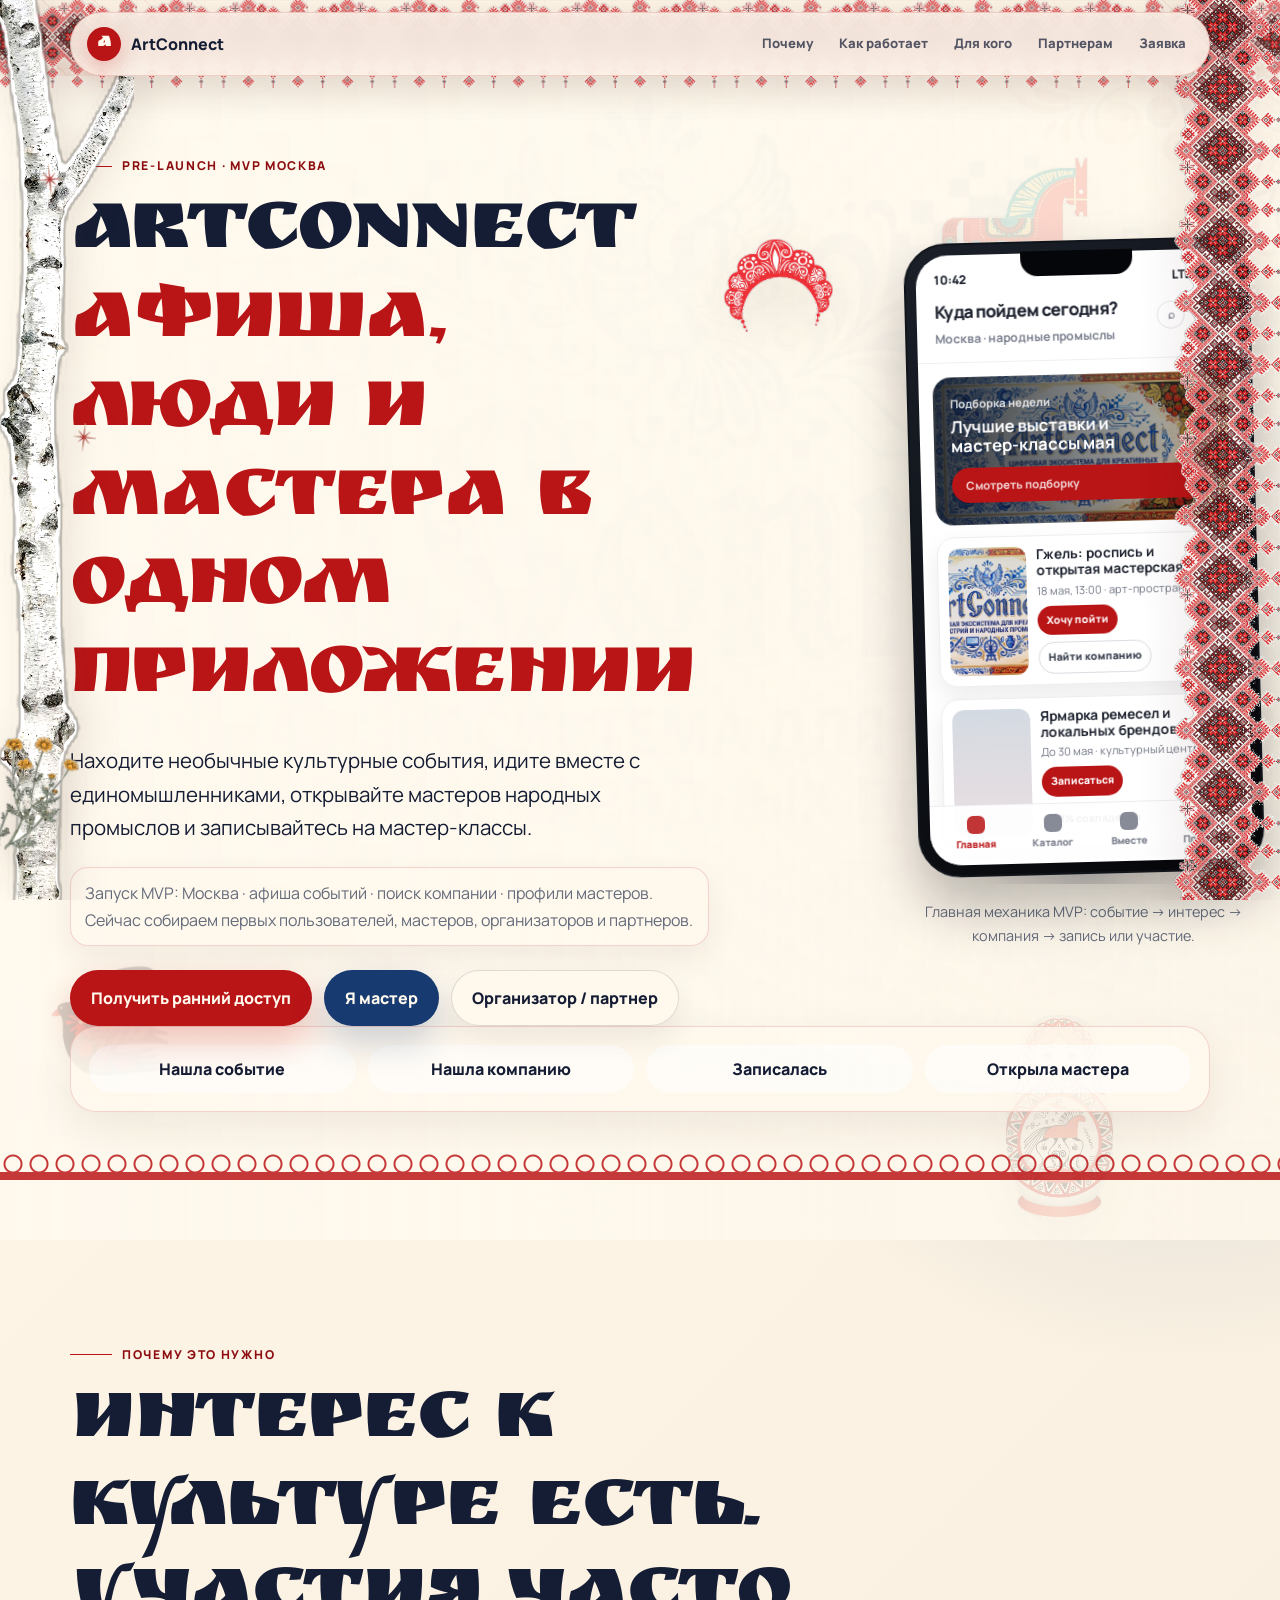
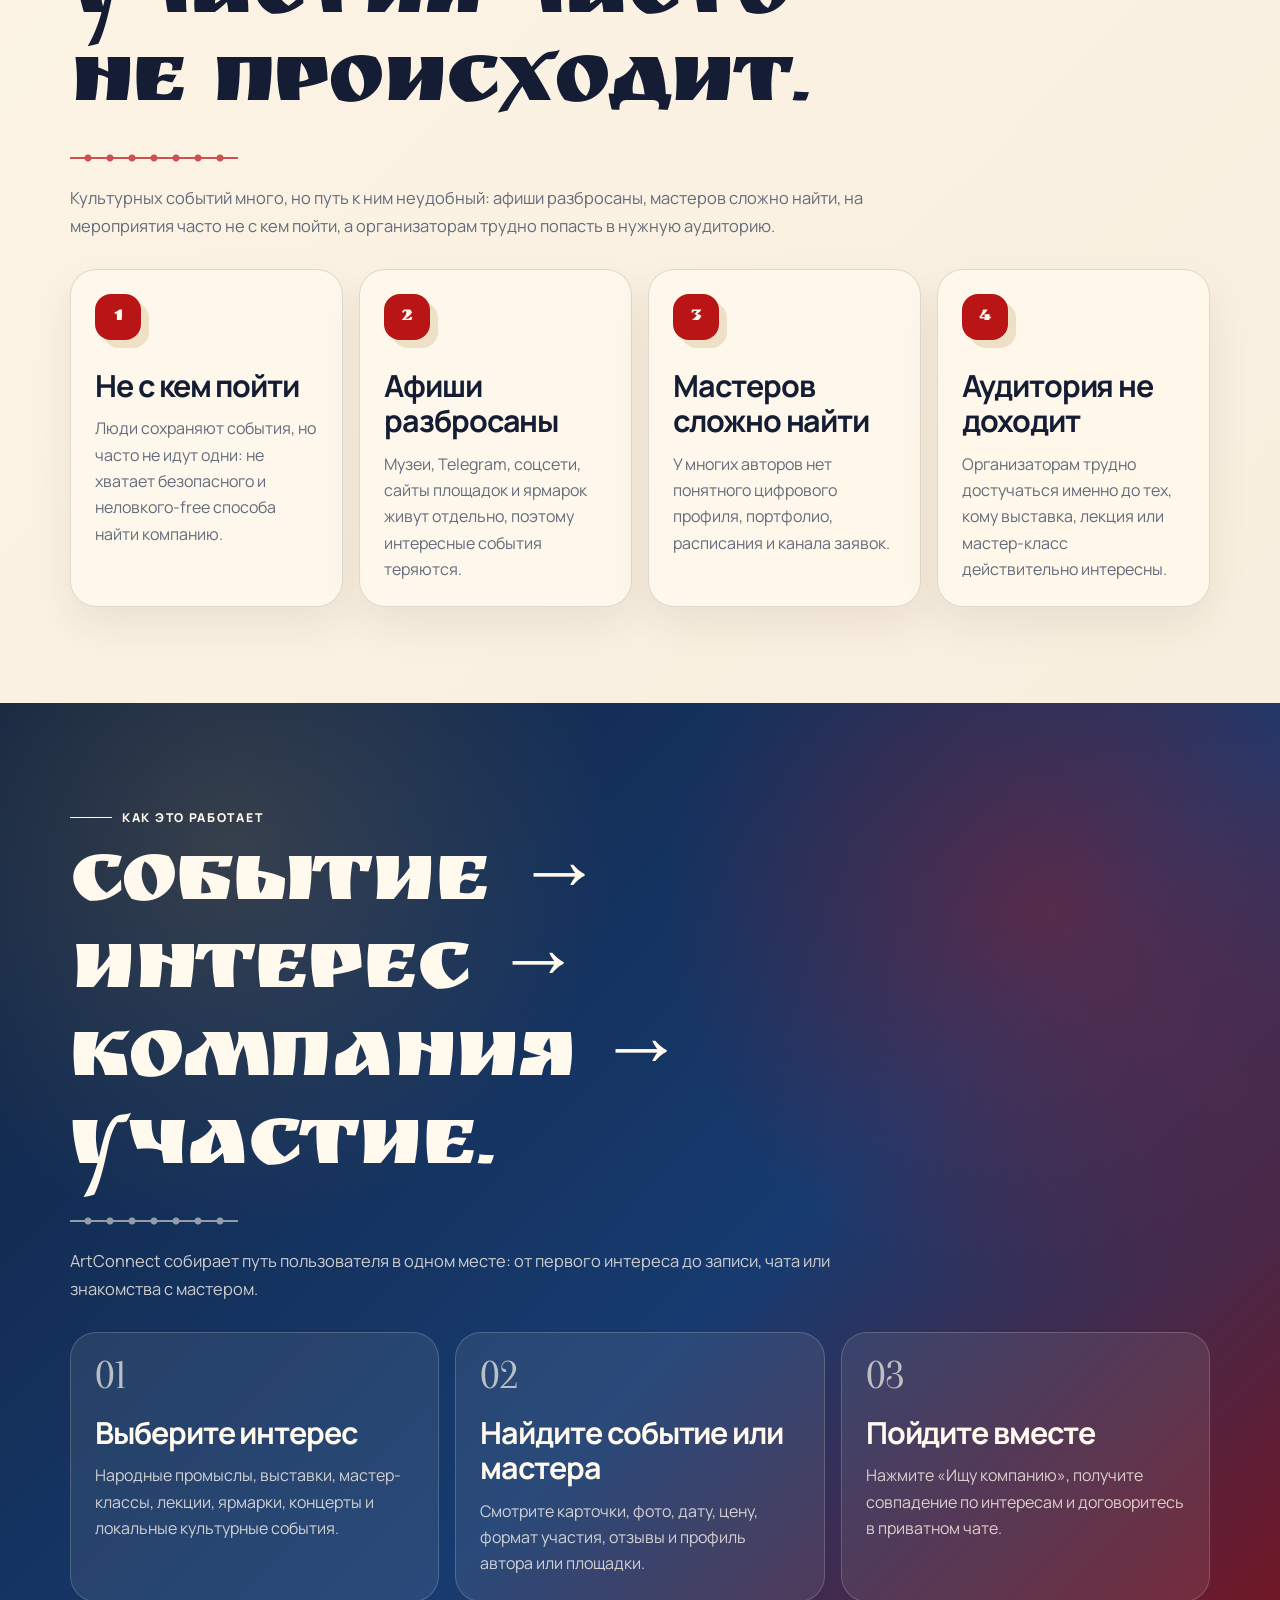
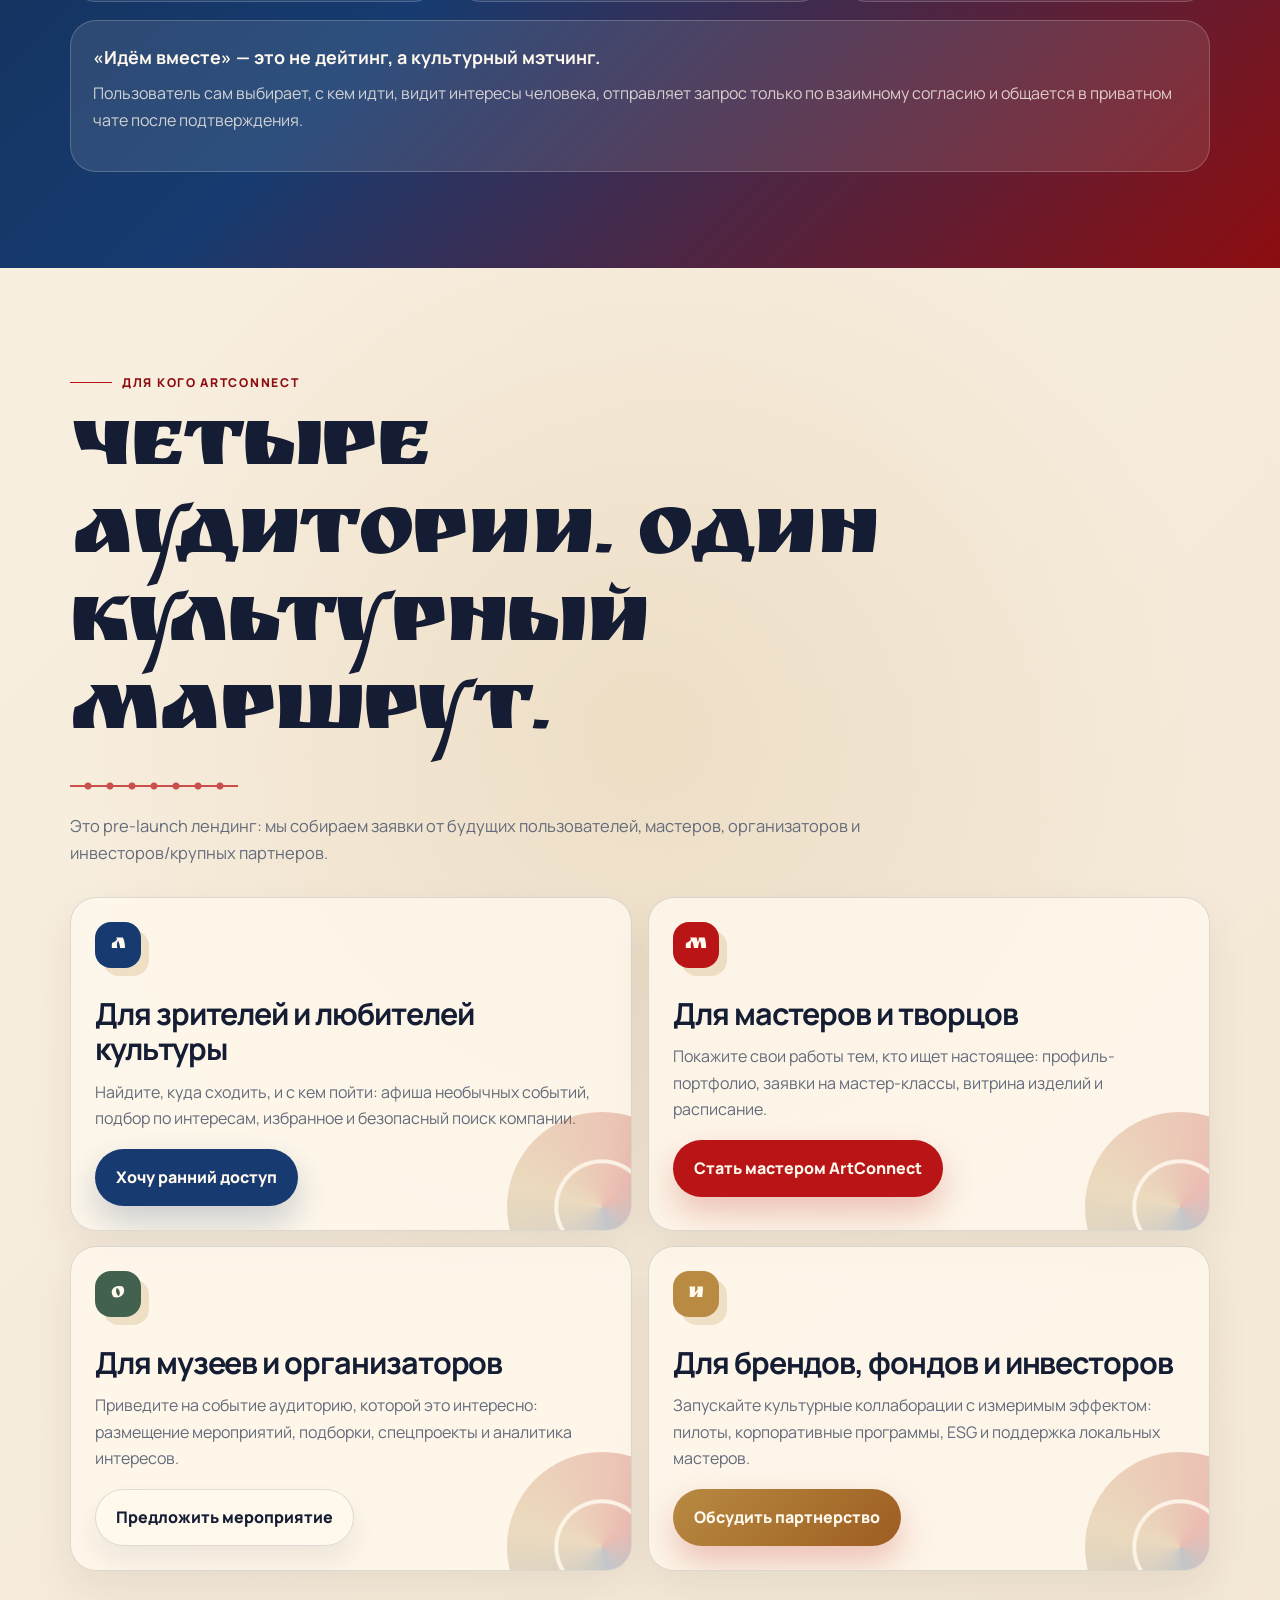
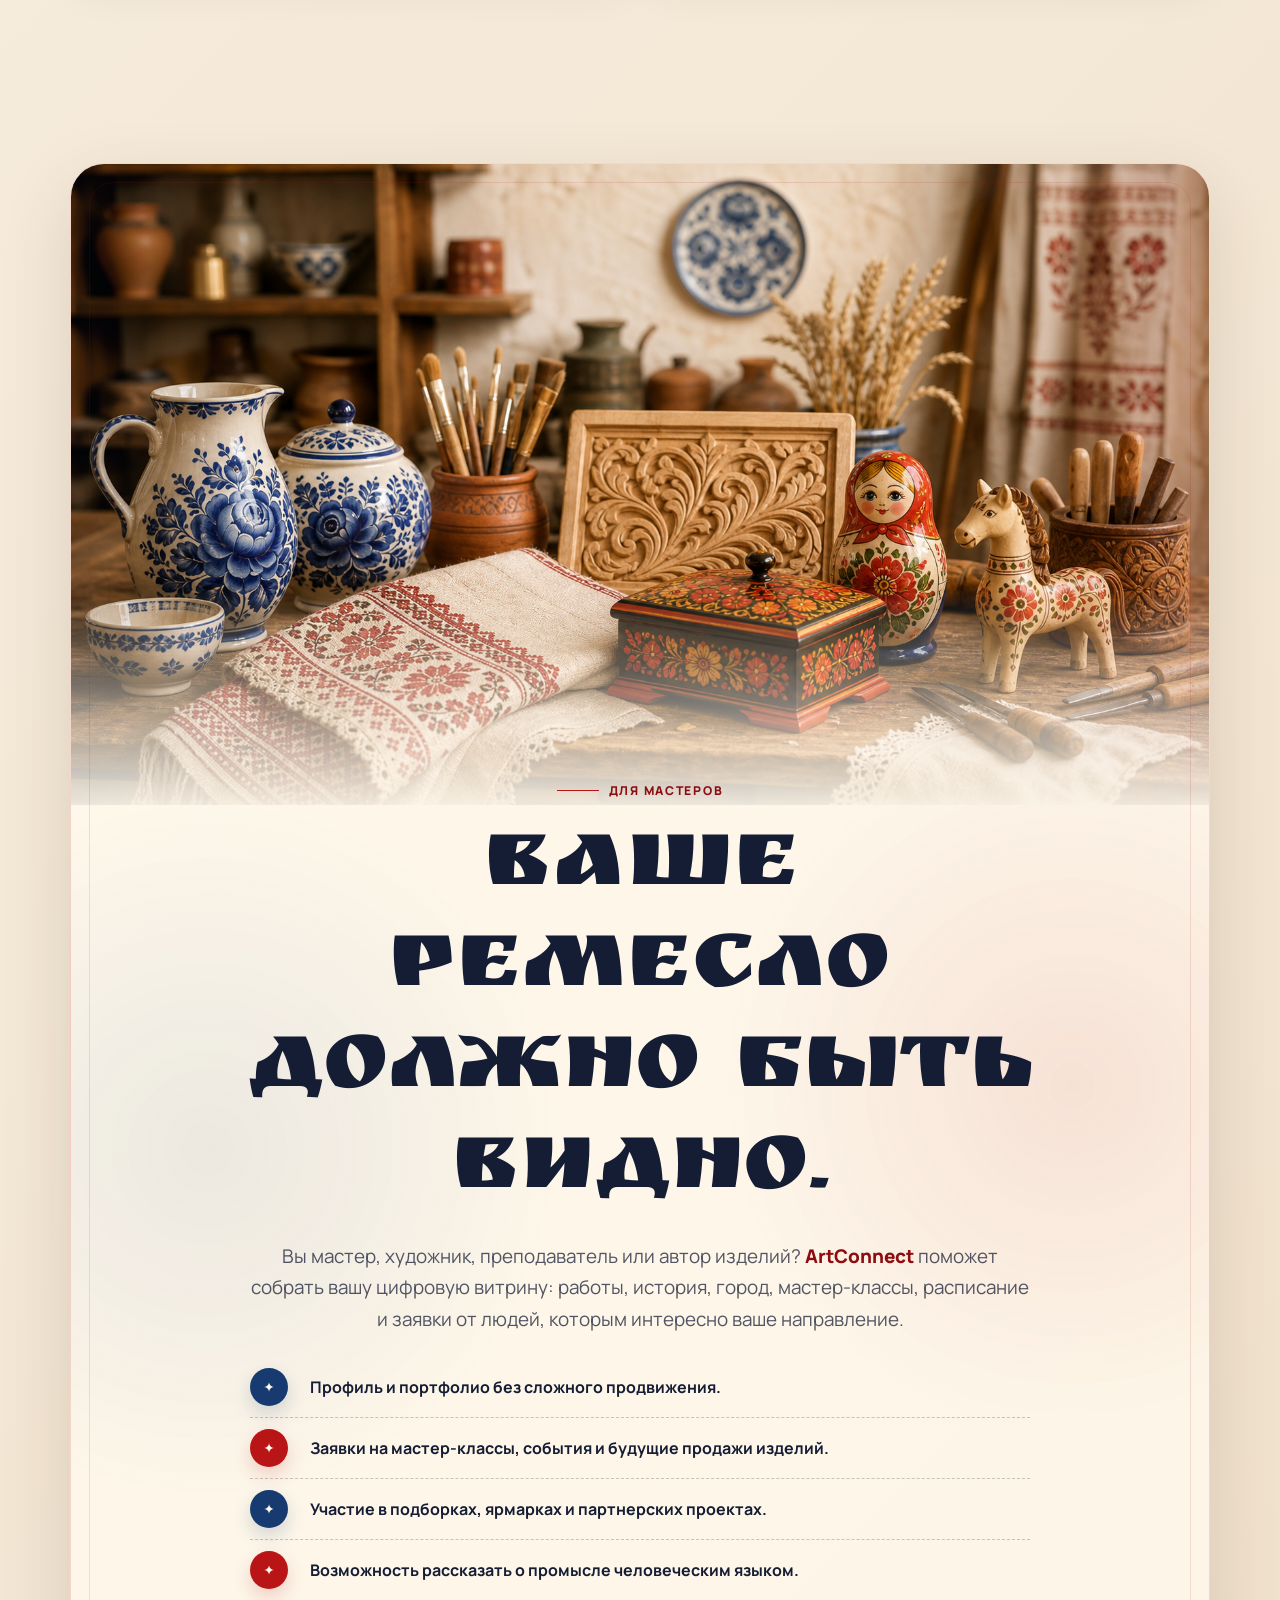
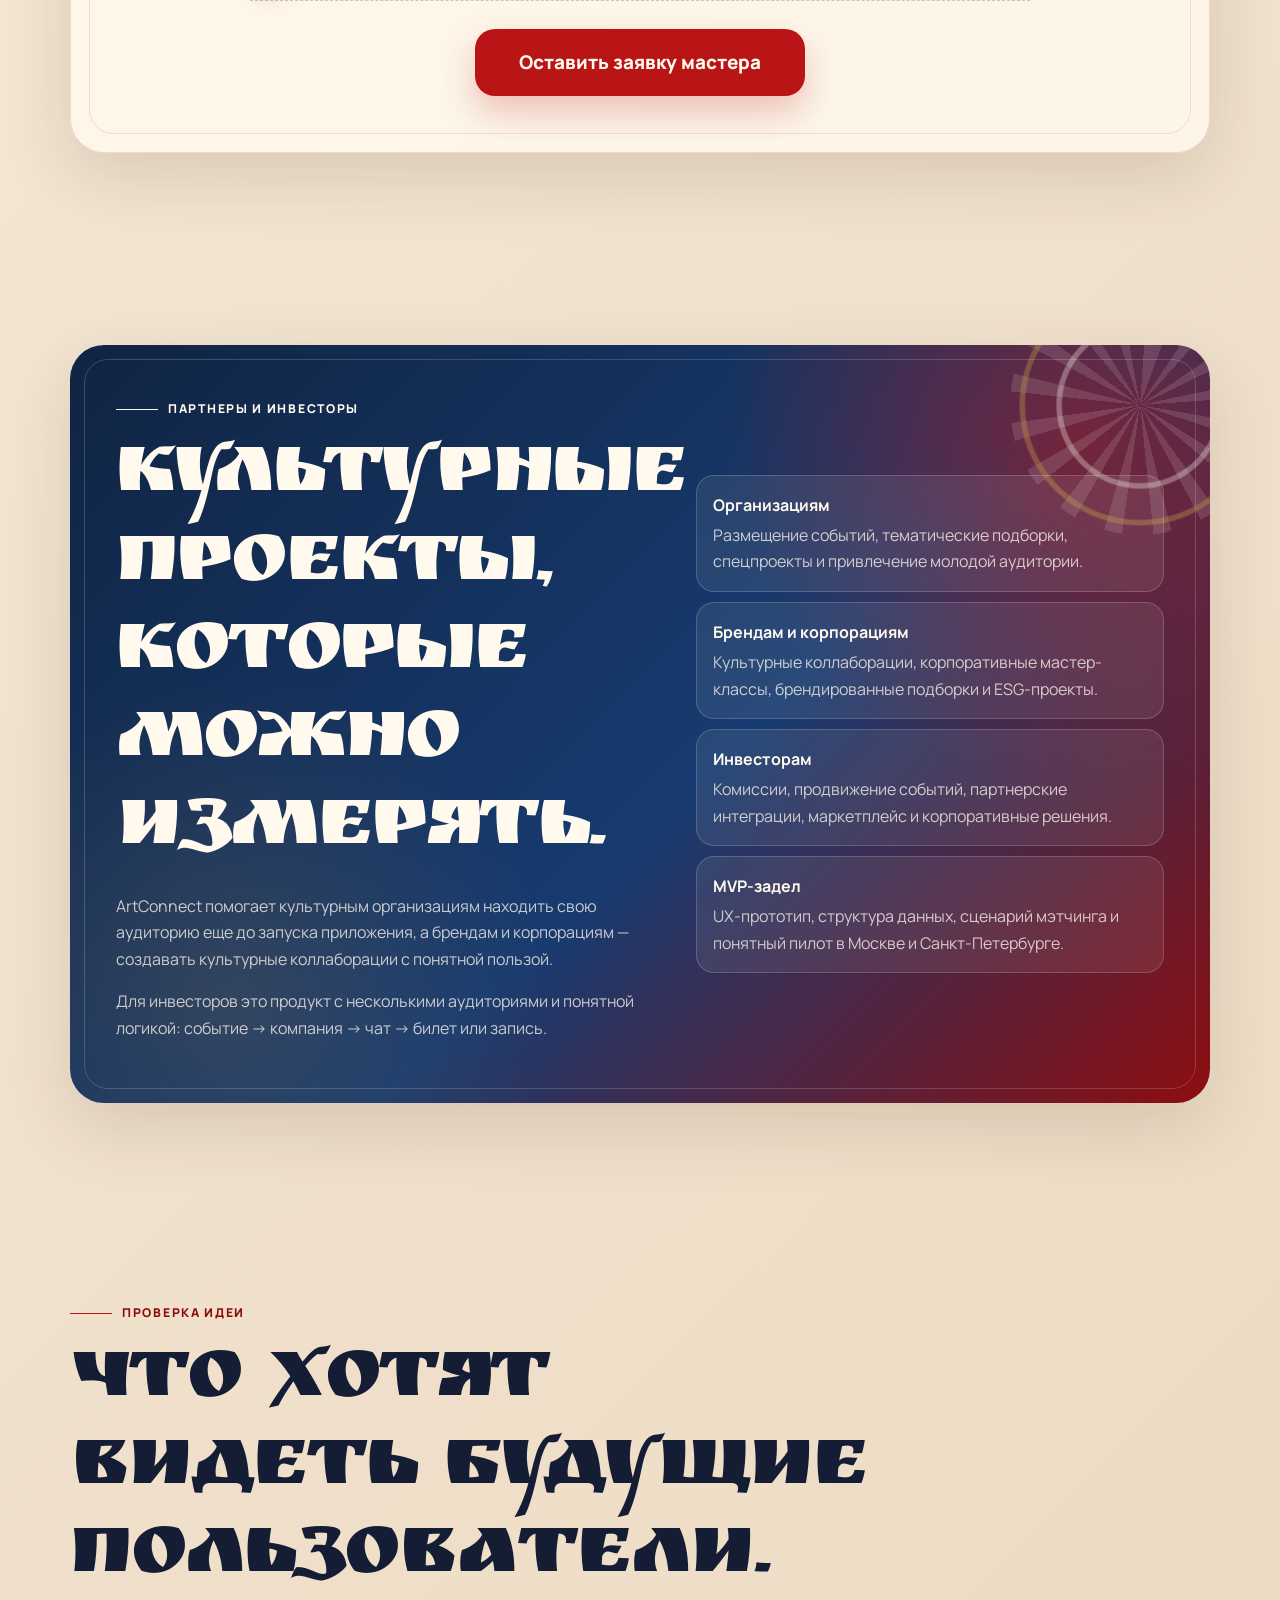
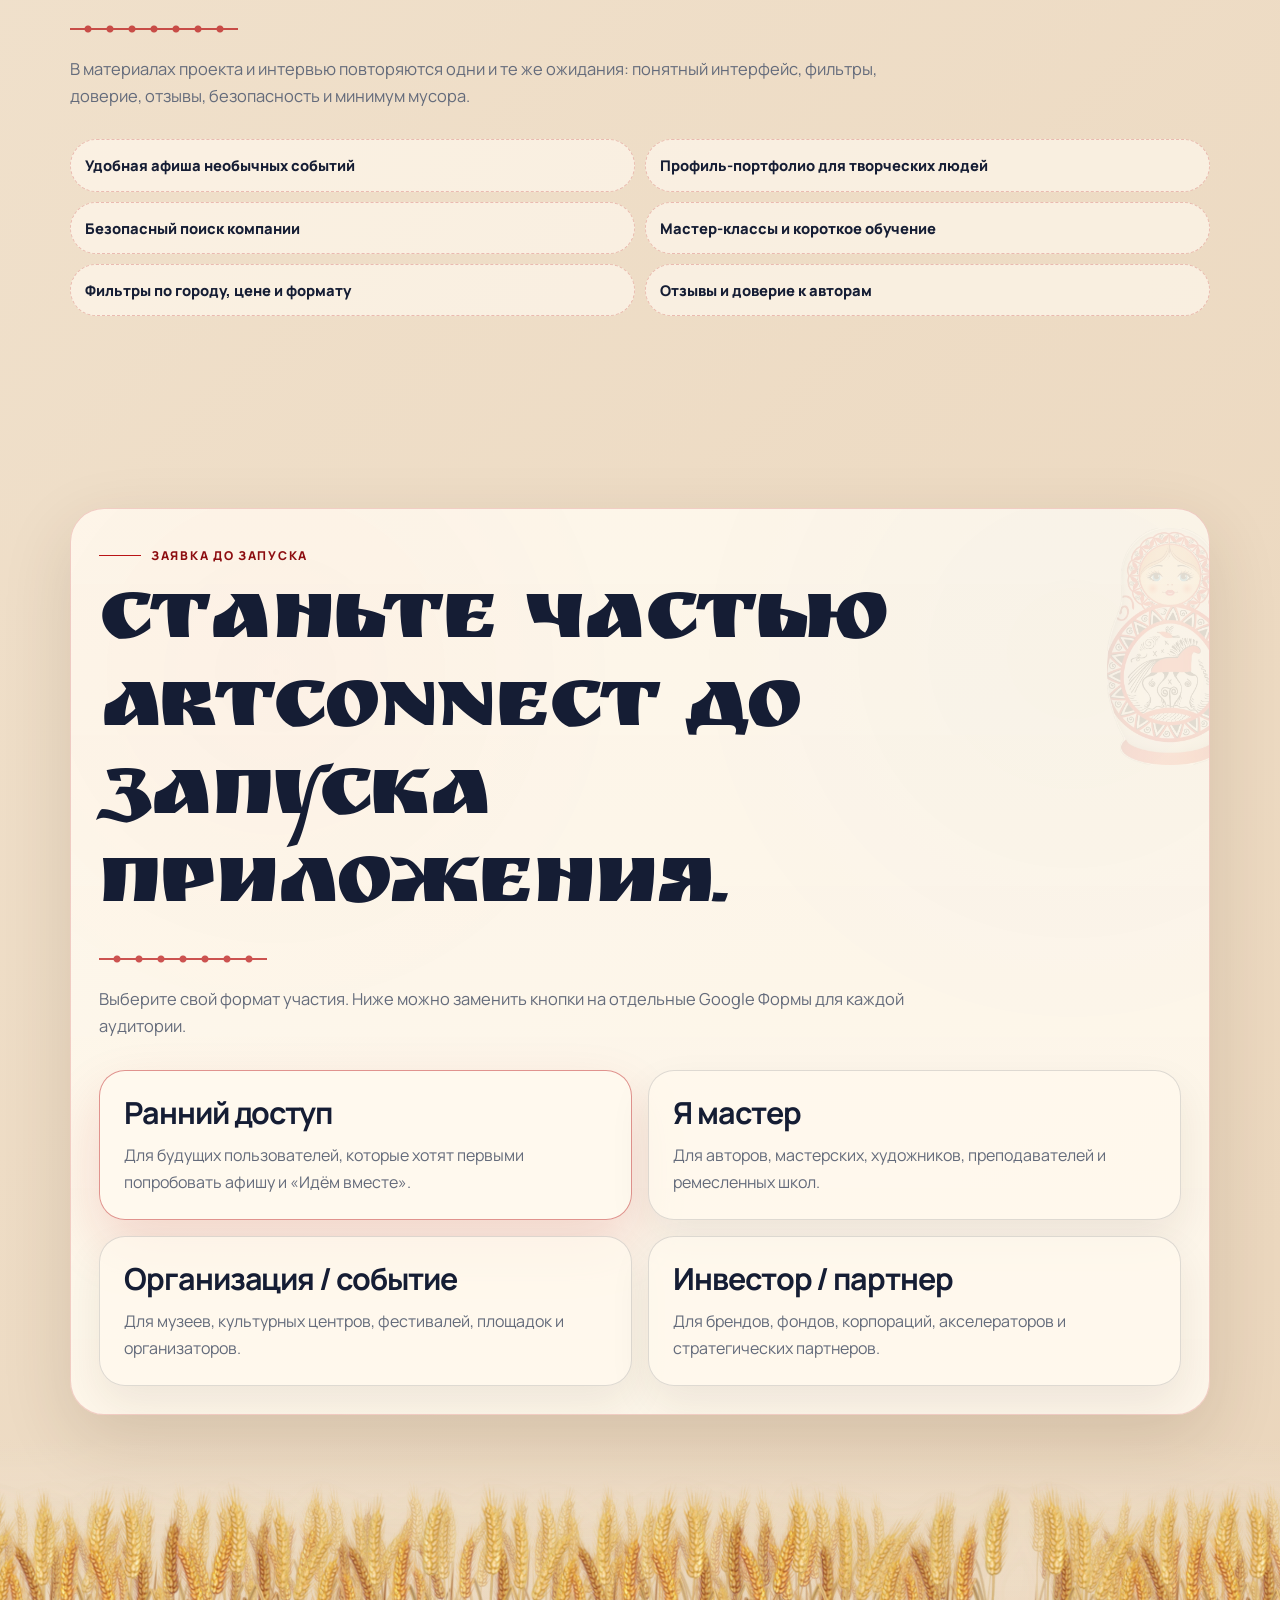
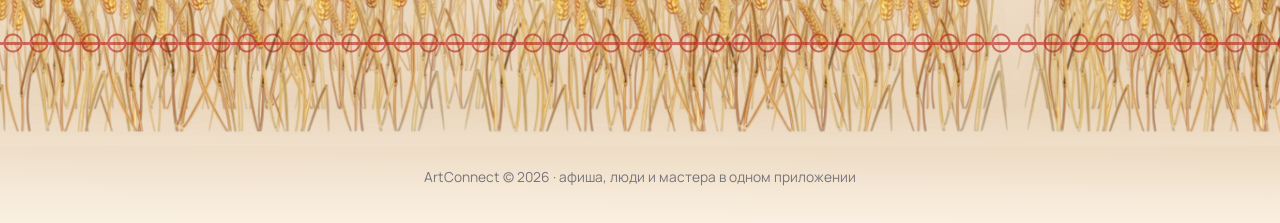
==== index.built.html @ 75df43a0 "Deploy ArtConnect landing" ====
<!doctype html>
<html lang="ru">
  <head>
    <meta charset="UTF-8" />
    <meta name="viewport" content="width=device-width, initial-scale=1.0" />
    <meta
      name="description"
      content="ArtConnect - pre-launch лендинг приложения, где культура становится ближе: афиша событий, поиск компании, мастера народных промыслов и партнерские культурные проекты."
    />
    <title>ArtConnect - афиша, люди и мастера в одном приложении</title>

    <!--
      При необходимости замените Google Fonts на локальные шрифты.
      Ruslan Display дает декоративный русский характер, Manrope отвечает за современную читаемость.
    -->
    <link rel="preconnect" href="https://fonts.googleapis.com" />
    <link rel="preconnect" href="https://fonts.gstatic.com" crossorigin />
    <link
      href="https://fonts.googleapis.com/css2?family=Manrope:wght@400;500;600;700;800&family=Oranienbaum&family=Ruslan+Display&display=swap"
      rel="stylesheet"
    />
    <link rel="stylesheet" href="css/styles.css" />
  </head>

  <body>
        <span class="scroll-progress" aria-hidden="true"></span>
    <div class="site-frame" aria-hidden="true">
      <span class="site-frame__top"></span>
      <span class="site-frame__left">
        <span class="site-frame__flower site-frame__flower--yellow"></span>
        <span class="site-frame__spark site-frame__spark--one"></span>
        <span class="site-frame__spark site-frame__spark--two"></span>
      </span>
      <span class="site-frame__right"></span>
    </div>

    <header class="site-header">
      <nav class="nav" aria-label="Главная навигация">
        <a class="brand" href="#top" aria-label="ArtConnect - на главный экран">
          <span class="brand-mark" aria-hidden="true"></span>
          <span>ArtConnect</span>
        </a>

        <div class="nav-links">
          <a href="#why">Почему</a>
          <a href="#how">Как работает</a>
          <a href="#audiences">Для кого</a>
          <a href="#partners">Партнерам</a>
          <a href="#join">Заявка</a>
        </div>
      </nav>
    </header>

    <main id="top">
      <section class="hero">
  <div class="hero-decor" aria-hidden="true">
    <span class="folk-shape folk-shape--sun"></span>
    <span class="folk-shape folk-shape--crown"></span>
    <span class="folk-shape folk-shape--matryoshka"></span>
    <span class="folk-shape folk-shape--spindle"></span>
  </div>

  <div class="container hero-grid">
    <div class="hero-content reveal">
      <span class="kicker">Pre-launch · MVP Москва</span>
      <h1>ArtConnect <span>афиша, люди и мастера в одном приложении</span></h1>
      <p class="hero-copy">
        Находите необычные культурные события, идите вместе с единомышленниками,
        открывайте мастеров народных промыслов и записывайтесь на мастер-классы.
      </p>
      <p class="launch-note">
        Запуск MVP: Москва · афиша событий · поиск компании · профили мастеров.
        Сейчас собираем первых пользователей, мастеров, организаторов и
        партнеров.
      </p>
      <div class="actions">
        <a class="btn" href="#join" data-choose="user"
          >Получить ранний доступ</a
        >
        <a class="btn btn--blue" href="#join" data-choose="master">Я мастер</a>
        <a class="btn btn--light" href="#join" data-choose="org"
          >Организатор / партнер</a
        >
      </div>
    </div>

    <div class="hero-visual reveal" data-delay="1">
      <div
        class="product-showcase"
        aria-label="Прототип мобильного приложения ArtConnect"
      >
        <div class="phone-mockup" data-tilt aria-hidden="true">
          <div class="phone-screen">
            <div class="phone-status">
              <span>10:42</span>
              <span>LTE 84%</span>
            </div>

            <div class="app-header">
              <div>
                <h3>Куда пойдем сегодня?</h3>
                <span>Москва · народные промыслы</span>
              </div>
              <div class="app-icons">
                <span class="app-icon">⌕</span>
                <span class="app-icon">•</span>
              </div>
            </div>

            <div class="app-content">
              <div class="app-hero-card">
                <span>Подборка недели</span>
                <strong>Лучшие выставки и мастер-классы мая</strong>
                <span class="app-pill">Смотреть подборку</span>
              </div>

              <article class="event-card">
                <div class="event-thumb"></div>
                <div>
                  <h4>Гжель: роспись и открытая мастерская</h4>
                  <p>18 мая, 13:00 · арт-пространство</p>
                  <div class="event-actions">
                    <span>Хочу пойти</span>
                    <span>Найти компанию</span>
                  </div>
                </div>
              </article>

              <article class="event-card">
                <div
                  class="event-thumb"
                  style="
                    --event-image: url(&quot;assets/media/загруженное (8).png&quot;);
                  "
                ></div>
                <div>
                  <h4>Ярмарка ремесел и локальных брендов</h4>
                  <p>До 30 мая · культурный центр</p>
                  <div class="event-actions">
                    <span>Записаться</span>
                    <span>73% совпадение</span>
                  </div>
                </div>
              </article>
            </div>

            <nav class="app-bottom-nav" aria-label="Навигация прототипа">
              <span>Главная</span>
              <span>Каталог</span>
              <span>Вместе</span>
              <span>Профиль</span>
            </nav>
          </div>
        </div>
      </div>
      <p class="visual-caption">
        Главная механика MVP: событие → интерес → компания → запись или участие.
      </p>
    </div>
  </div>

  <div class="container">
    <div
      class="route-strip reveal"
      data-delay="2"
      aria-label="Сценарий продукта"
    >
      <span>Нашла событие</span>
      <span>Нашла компанию</span>
      <span>Записалась</span>
      <span>Открыла мастера</span>
    </div>
  </div>
  <div class="ornament-band" aria-hidden="true"></div>
</section>
            <section class="section" id="why">
        <div class="container">
          <div class="section-heading reveal">
            <span class="section-kicker">Почему это нужно</span>
            <h2>Интерес к культуре есть. Участия часто не происходит.</h2>
            <p>
              Культурных событий много, но путь к ним неудобный: афиши разбросаны,
              мастеров сложно найти, на мероприятия часто не с кем пойти, а организаторам
              трудно попасть в нужную аудиторию.
            </p>
          </div>

          <div class="cards-grid">
            <article class="card reveal" data-tilt>
              <span class="card-icon">1</span>
              <h3>Не с кем пойти</h3>
              <p>Люди сохраняют события, но часто не идут одни: не хватает безопасного и неловкого-free способа найти компанию.</p>
            </article>

            <article class="card reveal" data-delay="1" data-tilt>
              <span class="card-icon">2</span>
              <h3>Афиши разбросаны</h3>
              <p>Музеи, Telegram, соцсети, сайты площадок и ярмарок живут отдельно, поэтому интересные события теряются.</p>
            </article>

            <article class="card reveal" data-delay="2" data-tilt>
              <span class="card-icon">3</span>
              <h3>Мастеров сложно найти</h3>
              <p>У многих авторов нет понятного цифрового профиля, портфолио, расписания и канала заявок.</p>
            </article>

            <article class="card reveal" data-tilt>
              <span class="card-icon">4</span>
              <h3>Аудитория не доходит</h3>
              <p>Организаторам трудно достучаться именно до тех, кому выставка, лекция или мастер-класс действительно интересны.</p>
            </article>
          </div>
        </div>
      </section>

      <section class="section steps" id="how">
        <div class="container">
          <div class="section-heading reveal">
            <span class="section-kicker">Как это работает</span>
            <h2>Событие → интерес → компания → участие.</h2>
            <p>
              ArtConnect собирает путь пользователя в одном месте: от первого интереса
              до записи, чата или знакомства с мастером.
            </p>
          </div>

          <div class="steps-grid">
            <article class="step-card reveal">
              <span class="step-number">01</span>
              <h3>Выберите интерес</h3>
              <p>Народные промыслы, выставки, мастер-классы, лекции, ярмарки, концерты и локальные культурные события.</p>
            </article>

            <article class="step-card reveal" data-delay="1">
              <span class="step-number">02</span>
              <h3>Найдите событие или мастера</h3>
              <p>Смотрите карточки, фото, дату, цену, формат участия, отзывы и профиль автора или площадки.</p>
            </article>

            <article class="step-card reveal" data-delay="2">
              <span class="step-number">03</span>
              <h3>Пойдите вместе</h3>
              <p>Нажмите «Ищу компанию», получите совпадение по интересам и договоритесь в приватном чате.</p>
            </article>
          </div>

          <div class="safety-note reveal">
            <strong>«Идём вместе» — это не дейтинг, а культурный мэтчинг.</strong>
            <p>
              Пользователь сам выбирает, с кем идти, видит интересы человека,
              отправляет запрос только по взаимному согласию и общается в приватном
              чате после подтверждения.
            </p>
          </div>
        </div>
      </section>
            <section class="section" id="audiences">
        <div class="container">
          <div class="section-heading reveal">
            <span class="section-kicker">Для кого ArtConnect</span>
            <h2>Четыре аудитории. Один культурный маршрут.</h2>
            <p>
              Это pre-launch лендинг: мы собираем заявки от будущих пользователей,
              мастеров, организаторов и инвесторов/крупных партнеров.
            </p>
          </div>

          <div class="audience-grid">
            <article class="audience-card audience-card--user reveal" data-tilt>
              <span class="card-icon">Л</span>
              <h3>Для зрителей и любителей культуры</h3>
              <p>Найдите, куда сходить, и с кем пойти: афиша необычных событий, подбор по интересам, избранное и безопасный поиск компании.</p>
              <a class="btn btn--blue" href="#join" data-choose="user">Хочу ранний доступ</a>
            </article>

            <article class="audience-card audience-card--master reveal" data-delay="1" data-tilt>
              <span class="card-icon">М</span>
              <h3>Для мастеров и творцов</h3>
              <p>Покажите свои работы тем, кто ищет настоящее: профиль-портфолио, заявки на мастер-классы, витрина изделий и расписание.</p>
              <a class="btn" href="#join" data-choose="master">Стать мастером ArtConnect</a>
            </article>

            <article class="audience-card audience-card--org reveal" data-delay="2" data-tilt>
              <span class="card-icon">О</span>
              <h3>Для музеев и организаторов</h3>
              <p>Приведите на событие аудиторию, которой это интересно: размещение мероприятий, подборки, спецпроекты и аналитика интересов.</p>
              <a class="btn btn--light" href="#join" data-choose="org">Предложить мероприятие</a>
            </article>

            <article class="audience-card audience-card--investor reveal" data-tilt>
              <span class="card-icon">И</span>
              <h3>Для брендов, фондов и инвесторов</h3>
              <p>Запускайте культурные коллаборации с измеримым эффектом: пилоты, корпоративные программы, ESG и поддержка локальных мастеров.</p>
              <a class="btn btn--gold" href="#join" data-choose="investor">Обсудить партнерство</a>
            </article>
          </div>
        </div>
      </section>
            <section class="section masters-section" id="masters">
        <div class="container">
          <div class="masters-panel reveal">
            <figure class="masters-visual" aria-label="Горизонтальный визуал с народными промыслами">
              <img
                src="assets/media/masters-crafts-banner.png"
                alt="Гжельская керамика, вышивка, деревянная резьба, матрешка и расписная шкатулка в мастерской"
              />
            </figure>

            <div class="masters-content">
              <span class="section-kicker">Для мастеров</span>
              <h2>Ваше ремесло должно быть видно.</h2>
              <p class="masters-lead">
                Вы мастер, художник, преподаватель или автор изделий? <span>ArtConnect</span> поможет
                собрать вашу цифровую витрину: работы, история, город, мастер-классы,
                расписание и заявки от людей, которым интересно ваше направление.
              </p>
              <ul class="feature-list masters-feature-list">
                <li>Профиль и портфолио без сложного продвижения.</li>
                <li>Заявки на мастер-классы, события и будущие продажи изделий.</li>
                <li>Участие в подборках, ярмарках и партнерских проектах.</li>
                <li>Возможность рассказать о промысле человеческим языком.</li>
              </ul>
              <div class="actions masters-actions">
                <a class="btn" href="#join" data-choose="master">Оставить заявку мастера</a>
              </div>
            </div>
          </div>
        </div>
      </section>
            <section class="section partners" id="partners">
        <div class="container">
          <div class="partners-panel reveal">
            <div>
              <span class="section-kicker">Партнеры и инвесторы</span>
              <h2>Культурные проекты, которые можно измерять.</h2>
              <p>
                ArtConnect помогает культурным организациям находить свою аудиторию еще
                до запуска приложения, а брендам и корпорациям — создавать культурные
                коллаборации с понятной пользой.
              </p>
              <p>
                Для инвесторов это продукт с несколькими аудиториями и понятной логикой:
                событие → компания → чат → билет или запись.
              </p>
            </div>

            <ul class="b2b-list" aria-label="Возможности для партнеров и инвесторов">
              <li>
                <strong>Организациям</strong>
                Размещение событий, тематические подборки, спецпроекты и привлечение молодой аудитории.
              </li>
              <li>
                <strong>Брендам и корпорациям</strong>
                Культурные коллаборации, корпоративные мастер-классы, брендированные подборки и ESG-проекты.
              </li>
              <li>
                <strong>Инвесторам</strong>
                Комиссии, продвижение событий, партнерские интеграции, маркетплейс и корпоративные решения.
              </li>
              <li>
                <strong>MVP-задел</strong>
                UX-прототип, структура данных, сценарий мэтчинга и понятный пилот в Москве и Санкт-Петербурге.
              </li>
            </ul>
          </div>
        </div>
      </section>

      <section class="section" id="proof">
        <div class="container">
          <div class="section-heading reveal">
            <span class="section-kicker">Проверка идеи</span>
            <h2>Что хотят видеть будущие пользователи.</h2>
            <p>
              В материалах проекта и интервью повторяются одни и те же ожидания:
              понятный интерфейс, фильтры, доверие, отзывы, безопасность и минимум мусора.
            </p>
          </div>

          <ul class="chips-list reveal" aria-label="Ожидания пользователей">
            <li>Удобная афиша необычных событий</li>
            <li>Профиль-портфолио для творческих людей</li>
            <li>Безопасный поиск компании</li>
            <li>Мастер-классы и короткое обучение</li>
            <li>Фильтры по городу, цене и формату</li>
            <li>Отзывы и доверие к авторам</li>
          </ul>
        </div>
      </section>

      <section class="section join" id="join">
        <div class="container">
          <div class="join-panel reveal">
            <div class="section-heading">
              <span class="section-kicker">Заявка до запуска</span>
              <h2>Станьте частью ArtConnect до запуска приложения.</h2>
              <p>
                Выберите свой формат участия. Ниже можно заменить кнопки на отдельные
                Google Формы для каждой аудитории.
              </p>
            </div>

            <div class="join-grid" role="list">
              <a class="join-card is-active" href="https://forms.gle/artconnect-early-access" data-role="user" data-tilt>
                <h3>Ранний доступ</h3>
                <p>Для будущих пользователей, которые хотят первыми попробовать афишу и «Идём вместе».</p>
              </a>

              <a class="join-card" href="https://forms.gle/artconnect-master" data-role="master" data-tilt>
                <h3>Я мастер</h3>
                <p>Для авторов, мастерских, художников, преподавателей и ремесленных школ.</p>
              </a>

              <a class="join-card" href="https://forms.gle/artconnect-organization" data-role="org" data-tilt>
                <h3>Организация / событие</h3>
                <p>Для музеев, культурных центров, фестивалей, площадок и организаторов.</p>
              </a>

              <a class="join-card" href="https://forms.gle/artconnect-investor" data-role="investor" data-tilt>
                <h3>Инвестор / партнер</h3>
                <p>Для брендов, фондов, корпораций, акселераторов и стратегических партнеров.</p>
              </a>
            </div>
          </div>
        </div>
      </section>
    </main>

        <div class="wheat-field" aria-hidden="true">
      <span class="wheat-field__layer wheat-field__layer--back"></span>
      <span class="wheat-field__layer wheat-field__layer--middle"></span>
      <span class="wheat-field__layer wheat-field__layer--front"></span>
    </div>

    <footer class="footer">
      <div class="container">ArtConnect © 2026 · афиша, люди и мастера в одном приложении</div>
    </footer>

    <script src="js/main.js"></script>
  </body>
</html>
---- css/styles.css ----
:root {
  --paper: #f6ecdc;
  --paper-light: #fff9ee;
  --paper-warm: #ead5ba;
  --ink: #151d34;
  --muted: #646b7b;
  --red: #b91416;
  --red-dark: #8d0d10;
  --blue: #173b70;
  --blue-dark: #102442;
  --gold: #b88a42;
  --green: #42624f;
  --line: rgba(21, 29, 52, 0.14);
  --white-soft: rgba(255, 249, 238, 0.78);
  --shadow: 0 24px 70px rgba(64, 43, 22, 0.14);
  --radius-xl: 34px;
  --radius-lg: 26px;
  --container: min(1140px, calc(100% - 32px));
}

* {
  box-sizing: border-box;
}

html {
  scroll-behavior: smooth;
}

body {
  margin: 0;
  min-width: 320px;
  position: relative;
  color: var(--ink);
  background:
    radial-gradient(circle at 8% 4%, rgba(185, 20, 22, 0.18), transparent 26rem),
    radial-gradient(circle at 92% 9%, rgba(23, 59, 112, 0.18), transparent 30rem),
    radial-gradient(circle at 50% 40%, rgba(184, 138, 66, 0.15), transparent 36rem),
    linear-gradient(135deg, #fff7e9 0%, var(--paper) 42%, #ead5bb 100%);
  font-family: "Manrope", system-ui, sans-serif;
  line-height: 1.65;
  overflow-x: hidden;
}

body::before,
body::after {
  content: "";
  position: fixed;
  inset: 0;
  pointer-events: none;
}

body::before {
  z-index: -2;
  opacity: 0.34;
  background-image:
    linear-gradient(rgba(102, 70, 36, 0.07) 1px, transparent 1px),
    linear-gradient(90deg, rgba(102, 70, 36, 0.07) 1px, transparent 1px);
  background-size: 34px 34px;
  mask-image: linear-gradient(to bottom, #000 0 76%, transparent);
}

body::after {
  z-index: -3;
  opacity: 0.17;
  background:
    repeating-linear-gradient(45deg, transparent 0 18px, rgba(185, 20, 22, 0.35) 18px 19px, transparent 19px 36px),
    repeating-linear-gradient(-45deg, transparent 0 28px, rgba(23, 59, 112, 0.16) 28px 29px, transparent 29px 56px);
  mask-image: linear-gradient(90deg, #000 0 9%, transparent 21% 79%, #000 91% 100%);
}

a {
  color: inherit;
  text-decoration: none;
}

button,
input,
select,
textarea {
  font: inherit;
}

h1,
h2,
h3,
p {
  margin-top: 0;
}

h1,
h2 {
  font-family: "Ruslan Display", "Oranienbaum", Georgia, serif;
  font-weight: 400;
  line-height: 1.02;
  letter-spacing: -0.035em;
}

h1 {
  max-width: 760px;
  margin-bottom: 20px;
  font-size: clamp(3.05rem, 13vw, 7rem);
}

h2 {
  margin-bottom: 18px;
  font-size: clamp(2.45rem, 10vw, 5.4rem);
}

h3 {
  margin-bottom: 12px;
  font-size: clamp(1.28rem, 4.8vw, 1.9rem);
  line-height: 1.16;
  letter-spacing: -0.035em;
}

p {
  color: var(--muted);
}

.container {
  width: var(--container);
  margin: 0 auto;
}

main,
.wheat-field,
.footer {
  position: relative;
  z-index: 1;
}

.scroll-progress {
  position: fixed;
  top: 0;
  left: 0;
  z-index: 30;
  width: 100%;
  height: 3px;
  pointer-events: none;
  background: linear-gradient(90deg, var(--red), var(--gold), var(--blue));
  transform: scaleX(var(--progress, 0));
  transform-origin: left center;
}

.site-frame {
  position: fixed;
  inset: 0;
  z-index: 8;
  overflow: hidden;
  pointer-events: none;
}

.site-frame__top,
.site-frame__left,
.site-frame__right {
  position: absolute;
  pointer-events: none;
}

.site-frame__top {
  top: -2px;
  right: 0;
  left: 0;
  z-index: 1;
  height: clamp(72px, 7vw, 122px);
  opacity: 0.96;
  background: url("../assets/media/decor-embroidery-top.png") top center / auto clamp(108px, 9vw, 154px) repeat-x;
  filter: drop-shadow(0 14px 20px rgba(75, 23, 17, 0.1));
}

.site-frame__left {
  top: -12px;
  bottom: -12px;
  left: 0;
  z-index: 4;
  width: clamp(134px, 10vw, 194px);
  background: url("../assets/media/e09a650b2e4ba8d8e26f4164f60a1860.png") left -18px top -10px / auto calc(100vh + 108px) no-repeat;
  filter: brightness(1.05) contrast(1.22) saturate(1.04) drop-shadow(12px 0 18px rgba(64, 43, 22, 0.1));
}

.site-frame__right {
  top: -18px;
  right: clamp(-62px, -3vw, -38px);
  bottom: -18px;
  z-index: 3;
  width: clamp(144px, 10vw, 196px);
  opacity: 0.96;
  background: url("../assets/media/decor-embroidery-right.png") left top / 100% auto repeat-y;
  filter: drop-shadow(-12px 0 22px rgba(75, 23, 17, 0.08));
}

.site-frame__flower,
.site-frame__spark {
  position: absolute;
  display: block;
  background-repeat: no-repeat;
  background-position: center;
  background-size: contain;
  filter: drop-shadow(0 16px 18px rgba(64, 43, 22, 0.12));
}

.site-frame__flower--yellow {
  bottom: clamp(34px, 7vh, 82px);
  left: clamp(-22px, -0.8vw, -10px);
  width: clamp(92px, 7.2vw, 132px);
  height: clamp(116px, 9vw, 166px);
  background-image: url("../assets/media/2bbe294fa05c8a3bc9b276e83e920f77.png");
  transform: rotate(-8deg);
}

.site-frame__spark {
  width: clamp(24px, 2vw, 36px);
  height: clamp(30px, 2.4vw, 44px);
  background-image: url("../assets/media/d473b333ccba26c14e40c754aa8abd5b.png");
  opacity: 0.78;
}

.site-frame__spark--one {
  top: 19%;
  left: clamp(36px, 3vw, 58px);
  transform: rotate(-5deg);
}

.site-frame__spark--two {
  top: 47%;
  left: clamp(72px, 5vw, 96px);
  transform: rotate(6deg) scale(0.92);
}

.site-header {
  position: sticky;
  top: 12px;
  z-index: 20;
  width: var(--container);
  margin: 12px auto 0;
  border: 1px solid rgba(185, 20, 22, 0.16);
  border-radius: 999px;
  background: rgba(255, 249, 238, 0.86);
  box-shadow: 0 14px 36px rgba(64, 43, 22, 0.09);
  backdrop-filter: blur(16px);
}

.nav {
  display: flex;
  align-items: center;
  justify-content: space-between;
  gap: 16px;
  padding: 10px 12px 10px 16px;
}

.brand {
  display: inline-flex;
  align-items: center;
  gap: 10px;
  font-weight: 900;
}

.brand-mark {
  display: grid;
  width: 34px;
  height: 34px;
  place-items: center;
  border-radius: 50%;
  color: var(--paper-light);
  background: var(--red);
  font-family: "Ruslan Display", Georgia, serif;
  box-shadow: 0 10px 22px rgba(185, 20, 22, 0.24);
}

.brand-mark::before {
  content: "А";
  font-size: 1.2rem;
}

.nav-links {
  display: none;
  align-items: center;
  gap: 4px;
  color: rgba(21, 29, 52, 0.72);
  font-size: 0.82rem;
  font-weight: 800;
}

.nav-links a {
  padding: 10px 11px;
  border-radius: 999px;
  transition: color 220ms ease, background 220ms ease;
}

.nav-links a:hover {
  color: var(--red-dark);
  background: rgba(185, 20, 22, 0.08);
}

.section {
  position: relative;
  isolation: isolate;
  overflow: hidden;
  padding: 76px 0;
}

.section > .container {
  position: relative;
  z-index: 1;
}

.section-heading {
  max-width: 850px;
  margin-bottom: 30px;
}

.section-heading h2::after {
  content: "";
  display: block;
  width: min(168px, 42vw);
  height: 16px;
  margin-top: 18px;
  background:
    radial-gradient(circle, var(--red) 0 3px, transparent 4px) 50% 50% / 22px 16px repeat-x,
    linear-gradient(var(--red), var(--red)) center / 100% 2px no-repeat;
  opacity: 0.72;
}

.section-heading p {
  margin-bottom: 0;
  font-size: 1.03rem;
}

.kicker,
.section-kicker {
  display: inline-flex;
  align-items: center;
  gap: 10px;
  margin-bottom: 15px;
  color: var(--red-dark);
  font-size: 0.76rem;
  font-weight: 900;
  letter-spacing: 0.14em;
  text-transform: uppercase;
}

.kicker::before,
.section-kicker::before {
  content: "";
  width: 42px;
  height: 1px;
  background: var(--red);
}

.hero {
  position: relative;
  isolation: isolate;
  padding: 58px 0 38px;
  overflow: hidden;
}

.hero::before {
  content: "";
  position: absolute;
  inset: -90px -60px 0;
  z-index: -2;
  pointer-events: none;
  opacity: 0.14;
  background: url("../assets/media/название и стиль.png") center / cover no-repeat;
  filter: saturate(0.95) sepia(0.08);
  transform: scale(1.04);
}

.hero::after {
  content: "";
  position: absolute;
  inset: 0;
  z-index: -1;
  pointer-events: none;
  background:
    linear-gradient(90deg, rgba(255, 249, 238, 0.98) 0%, rgba(255, 249, 238, 0.91) 48%, rgba(255, 249, 238, 0.73) 100%),
    linear-gradient(180deg, rgba(255, 249, 238, 0.2), rgba(246, 236, 220, 0.96) 92%);
}

.hero-decor {
  position: absolute;
  inset: 0;
  z-index: 0;
  pointer-events: none;
}

.folk-shape {
  position: absolute;
  opacity: 0.16;
  filter: drop-shadow(0 18px 30px rgba(64, 43, 22, 0.14));
  animation: folk-drift 9s ease-in-out infinite;
}

.folk-shape--sun {
  top: 7%;
  right: clamp(170px, 15vw, 260px);
  width: 148px;
  height: 164px;
  background: url("../assets/media/лошадка.png") center / contain no-repeat;
}

.folk-shape--crown {
  top: 14%;
  right: clamp(430px, 35vw, 560px);
  width: clamp(94px, 8.5vw, 140px);
  height: clamp(78px, 7vw, 116px);
  background: url("../assets/media/d1ac74ef44097bb554b5a35445c5c40d.png") center / contain no-repeat;
  opacity: 0.9;
  transform: rotate(-5deg);
  animation-delay: -3.5s;
}

.folk-shape--matryoshka {
  right: clamp(150px, 13vw, 230px);
  bottom: 2%;
  width: 108px;
  height: 202px;
  background: url("../assets/media/маьрешка6.png") center / contain no-repeat;
  animation-delay: -2.5s;
}

.folk-shape--spindle {
  left: 4%;
  bottom: 14%;
  width: 118px;
  height: 108px;
  background: url("../assets/media/птицаa.png") center / contain no-repeat;
  transform: rotate(-7deg);
  animation-delay: -5s;
}

.hero-grid {
  position: relative;
  z-index: 1;
  display: grid;
  gap: 34px;
  align-items: center;
}

.hero-content,
.hero-visual {
  min-width: 0;
}

.hero-content {
  position: relative;
  z-index: 2;
}

.hero h1 span {
  display: block;
  color: var(--red);
}

.hero-copy {
  max-width: 690px;
  margin-bottom: 22px;
  color: var(--ink);
  font-size: clamp(1.04rem, 3.9vw, 1.28rem);
}

.launch-note {
  display: inline-flex;
  max-width: 720px;
  margin: 0 0 24px;
  padding: 12px 14px;
  border: 1px solid rgba(185, 20, 22, 0.16);
  border-radius: 18px;
  color: var(--muted);
  background: rgba(255, 249, 238, 0.74);
  box-shadow: 0 12px 30px rgba(64, 43, 22, 0.07);
}

.actions {
  display: flex;
  flex-wrap: wrap;
  gap: 12px;
  align-items: center;
}

.btn {
  position: relative;
  display: inline-flex;
  align-items: center;
  justify-content: center;
  min-height: 52px;
  padding: 15px 21px;
  overflow: hidden;
  border: 0;
  border-radius: 999px;
  color: #fff9ee;
  background: var(--red);
  box-shadow: 0 16px 34px rgba(185, 20, 22, 0.24);
  cursor: pointer;
  font: inherit;
  font-weight: 900;
  transition: transform 220ms ease, box-shadow 220ms ease, background 220ms ease;
}

.btn::after {
  content: "";
  position: absolute;
  inset: 0;
  translate: -110% 0;
  background: linear-gradient(90deg, transparent, rgba(255, 255, 255, 0.28), transparent);
  transition: translate 520ms ease;
}

.btn:hover {
  transform: translateY(-3px);
  background: var(--red-dark);
  box-shadow: 0 22px 42px rgba(185, 20, 22, 0.3);
}

.btn:hover::after {
  translate: 110% 0;
}

.btn--light {
  color: var(--ink);
  background: rgba(255, 249, 238, 0.9);
  box-shadow: inset 0 0 0 1px rgba(21, 29, 52, 0.14), 0 14px 28px rgba(64, 43, 22, 0.08);
}

.btn--blue {
  background: var(--blue);
  box-shadow: 0 16px 34px rgba(23, 59, 112, 0.22);
}

.btn--gold {
  background: linear-gradient(135deg, #b88a42, #9d5d21);
}

.hero-visual {
  position: relative;
  z-index: 1;
  display: grid;
  gap: 16px;
  justify-items: center;
}

.product-showcase {
  position: relative;
  display: flex;
  justify-content: center;
  width: 100%;
  padding: 14px 0 10px;
  overflow: visible;
  background:
    radial-gradient(ellipse at 50% 92%, rgba(21, 29, 52, 0.18), transparent 36%),
    radial-gradient(circle at 50% 44%, rgba(185, 20, 22, 0.1), transparent 34%);
}

.phone-mockup {
  --tilt-x: 0deg;
  --tilt-y: 0deg;
  position: relative;
  width: min(312px, 100%);
  padding: 10px;
  border: 2px solid #11151b;
  border-radius: 42px;
  background: linear-gradient(145deg, #1a1f28, #050609);
  box-shadow: 0 30px 55px rgba(13, 11, 9, 0.28);
  transform: perspective(900px) rotate(-1.5deg) rotateX(var(--tilt-x)) rotateY(var(--tilt-y));
  transition: transform 320ms ease, box-shadow 320ms ease;
}

.product-showcase:hover .phone-mockup {
  transform: perspective(900px) rotate(-0.8deg) translateY(-4px) rotateX(var(--tilt-x)) rotateY(var(--tilt-y));
  box-shadow: 0 34px 70px rgba(13, 11, 9, 0.34);
}

.phone-mockup::before {
  content: "";
  position: absolute;
  top: 8px;
  left: 50%;
  z-index: 3;
  width: 112px;
  height: 25px;
  border-radius: 0 0 17px 17px;
  background: #050609;
  transform: translateX(-50%);
}

.phone-screen {
  position: relative;
  overflow: hidden;
  min-height: 570px;
  border-radius: 32px;
  background: #fff;
}

.phone-status {
  display: flex;
  align-items: center;
  justify-content: space-between;
  padding: 15px 18px 8px;
  color: #1f2430;
  font-size: 0.76rem;
  font-weight: 900;
}

.app-header {
  display: flex;
  align-items: flex-start;
  justify-content: space-between;
  gap: 12px;
  padding: 4px 18px 12px;
  border-bottom: 1px solid #edf0f2;
}

.app-header h3 {
  margin: 0 0 2px;
  color: #1f2430;
  font-family: "Manrope", system-ui, sans-serif;
  font-size: 1.08rem;
  font-weight: 900;
  letter-spacing: -0.04em;
}

.app-header span {
  color: #7a7f8e;
  font-size: 0.76rem;
  font-weight: 700;
}

.app-icons {
  display: flex;
  gap: 8px;
  padding-top: 4px;
}

.app-icon {
  display: grid;
  width: 28px;
  height: 28px;
  place-items: center;
  border: 1px solid #e4e6ea;
  border-radius: 50%;
  color: #303642;
  font-size: 0.84rem;
}

.app-content {
  display: grid;
  gap: 12px;
  padding: 14px;
}

.app-hero-card {
  min-height: 126px;
  padding: 17px;
  border-radius: 18px;
  color: #fff;
  background:
    linear-gradient(90deg, rgba(17, 23, 32, 0.84), rgba(17, 23, 32, 0.2)),
    url("../assets/media/название и стиль.png") center / cover,
    #263246;
}

.app-hero-card span {
  display: block;
  margin-bottom: 5px;
  color: rgba(255, 255, 255, 0.76);
  font-size: 0.72rem;
  font-weight: 900;
}

.app-hero-card strong {
  display: block;
  max-width: 190px;
  margin-bottom: 12px;
  font-size: 1.05rem;
  line-height: 1.12;
}

.app-pill {
  display: inline-flex;
  padding: 8px 14px;
  border-radius: 999px;
  background: var(--red);
  color: #fff;
  font-size: 0.72rem;
  font-weight: 900;
}

.event-card {
  display: grid;
  grid-template-columns: 78px 1fr;
  gap: 10px;
  padding: 10px;
  border: 1px solid #eceef1;
  border-radius: 18px;
  background: #fff;
  box-shadow: 0 10px 24px rgba(26, 31, 42, 0.08);
  transition: transform 220ms ease, box-shadow 220ms ease;
}

.event-card:hover {
  transform: translateY(-3px);
  box-shadow: 0 14px 30px rgba(26, 31, 42, 0.12);
}

.event-thumb {
  min-height: 78px;
  border-radius: 12px;
  background:
    linear-gradient(rgba(23, 59, 112, 0.12), rgba(185, 20, 22, 0.08)),
    var(--event-image, url("../assets/media/название и стиль.png")) center / cover,
    #eef0f2;
}

.event-card h4 {
  margin: 0 0 4px;
  color: #1f2430;
  font-size: 0.86rem;
  line-height: 1.18;
}

.event-card p {
  margin: 0 0 8px;
  color: #747987;
  font-size: 0.7rem;
  line-height: 1.35;
}

.event-actions {
  display: flex;
  flex-wrap: wrap;
  gap: 7px;
}

.event-actions span {
  display: inline-flex;
  align-items: center;
  justify-content: center;
  min-height: 27px;
  padding: 6px 9px;
  border-radius: 999px;
  font-size: 0.66rem;
  font-weight: 900;
}

.event-actions span:first-child {
  color: #fff;
  background: var(--red);
}

.event-actions span:last-child {
  color: #313746;
  border: 1px solid #d9dce2;
  background: #fff;
}

.app-bottom-nav {
  position: absolute;
  right: 0;
  bottom: 0;
  left: 0;
  display: grid;
  grid-template-columns: repeat(4, 1fr);
  gap: 4px;
  padding: 10px 10px 13px;
  border-top: 1px solid #eceef1;
  background: rgba(255, 255, 255, 0.94);
}

.app-bottom-nav span {
  display: grid;
  gap: 2px;
  place-items: center;
  color: #747987;
  font-size: 0.62rem;
  font-weight: 900;
}

.app-bottom-nav span::before {
  content: "";
  width: 18px;
  height: 18px;
  border-radius: 6px;
  background: currentColor;
  opacity: 0.86;
}

.app-bottom-nav span:first-child {
  color: var(--red);
}

.visual-caption {
  max-width: 360px;
  margin: 0;
  color: var(--muted);
  font-size: 0.9rem;
  text-align: center;
}

.ornament-band {
  height: 52px;
  margin: 38px 0 0;
  background:
    radial-gradient(circle at 13px 14px, transparent 0 7px, var(--red) 8px 9px, transparent 10px) 0 0 / 26px 26px repeat-x,
    radial-gradient(circle at 13px 38px, transparent 0 7px, var(--red) 8px 9px, transparent 10px) 0 0 / 26px 26px repeat-x,
    linear-gradient(var(--red), var(--red)) center / 100% 8px no-repeat;
  opacity: 0.84;
  animation: ornament-slide 22s linear infinite;
}

.route-strip {
  display: grid;
  gap: 12px;
  padding: 18px;
  border: 1px solid rgba(185, 20, 22, 0.16);
  border-radius: var(--radius-lg);
  background: rgba(255, 249, 238, 0.76);
  box-shadow: 0 16px 42px rgba(64, 43, 22, 0.08);
}

.route-strip span {
  display: inline-flex;
  align-items: center;
  justify-content: center;
  min-height: 48px;
  padding: 10px 14px;
  border-radius: 999px;
  color: var(--ink);
  background: rgba(255, 255, 255, 0.58);
  font-weight: 900;
}

.cards-grid,
.audience-grid,
.steps-grid,
.proof-grid,
.join-grid {
  display: grid;
  gap: 16px;
}

.card,
.audience-card,
.step-card,
.join-card,
.proof-card {
  --tilt-x: 0deg;
  --tilt-y: 0deg;
  position: relative;
  padding: 24px;
  overflow: hidden;
  border: 1px solid var(--line);
  border-radius: var(--radius-lg);
  background: var(--white-soft);
  box-shadow: 0 18px 42px rgba(64, 43, 22, 0.08);
  transform: perspective(900px) rotateX(var(--tilt-x)) rotateY(var(--tilt-y));
  transition: transform 260ms ease, box-shadow 260ms ease, border-color 260ms ease, background 260ms ease;
}

.card:hover,
.audience-card:hover,
.join-card:hover,
.proof-card:hover {
  transform: perspective(900px) translateY(-6px) rotateX(var(--tilt-x)) rotateY(var(--tilt-y));
  border-color: rgba(185, 20, 22, 0.3);
  box-shadow: 0 26px 58px rgba(64, 43, 22, 0.13);
}

.card h3,
.audience-card h3,
.step-card h3,
.join-card h3,
.proof-card h3 {
  color: var(--ink);
}

.card p,
.audience-card p,
.step-card p,
.join-card p,
.proof-card p {
  margin-bottom: 0;
}

.card-icon {
  display: inline-grid;
  width: 46px;
  height: 46px;
  margin-bottom: 28px;
  place-items: center;
  border-radius: 16px;
  color: var(--paper-light);
  background: var(--red);
  font-family: "Ruslan Display", Georgia, serif;
  font-size: 1.3rem;
  box-shadow: 8px 8px 0 rgba(184, 138, 66, 0.22);
}

.steps {
  color: var(--paper-light);
  background:
    radial-gradient(circle at 18% 12%, rgba(184, 138, 66, 0.22), transparent 24rem),
    radial-gradient(circle at 82% 18%, rgba(185, 20, 22, 0.4), transparent 24rem),
    linear-gradient(135deg, #102442 0%, #173b70 54%, #8d0d10 100%);
}

.steps .section-kicker,
.steps h2,
.steps h3 {
  color: var(--paper-light);
}

.steps .section-heading h2::after {
  background:
    radial-gradient(circle, var(--paper-light) 0 3px, transparent 4px) 50% 50% / 22px 16px repeat-x,
    linear-gradient(var(--paper-light), var(--paper-light)) center / 100% 2px no-repeat;
  opacity: 0.54;
}

.steps .section-kicker::before {
  background: var(--paper-light);
}

.steps p {
  color: rgba(255, 249, 238, 0.78);
}

.step-card {
  color: var(--paper-light);
  border-color: rgba(255, 249, 238, 0.18);
  background: rgba(255, 249, 238, 0.08);
  box-shadow: none;
}

.step-card:hover {
  transform: translateY(-5px);
  background: rgba(255, 249, 238, 0.13);
}

.step-number {
  display: block;
  margin-bottom: 20px;
  color: rgba(255, 249, 238, 0.68);
  font-family: "Oranienbaum", Georgia, serif;
  font-size: 2.4rem;
  line-height: 1;
}

.safety-note {
  margin-top: 18px;
  padding: 22px;
  border: 1px solid rgba(255, 249, 238, 0.2);
  border-radius: var(--radius-lg);
  background: rgba(255, 249, 238, 0.1);
}

.safety-note strong {
  display: block;
  margin-bottom: 8px;
  color: var(--paper-light);
  font-size: 1.12rem;
}

.audience-card {
  overflow: hidden;
}

.audience-card::after {
  content: "";
  position: absolute;
  right: -66px;
  bottom: -72px;
  width: 190px;
  height: 190px;
  border-radius: 50%;
  opacity: 0.25;
  background:
    radial-gradient(circle, transparent 0 32%, rgba(255, 249, 238, 0.9) 33% 35%, transparent 36%),
    conic-gradient(from 45deg, var(--red), var(--blue), var(--gold), var(--red));
}

.audience-card .btn {
  margin-top: 18px;
}

.audience-card--user .card-icon {
  background: var(--blue);
}

.audience-card--master .card-icon {
  background: var(--red);
}

.audience-card--org .card-icon {
  background: var(--green);
}

.audience-card--investor .card-icon {
  background: var(--gold);
}

.feature-list,
.chips-list,
.b2b-list {
  display: grid;
  gap: 10px;
  margin: 0;
  padding: 0;
  list-style: none;
}

.feature-list li {
  position: relative;
  padding-left: 27px;
  color: var(--muted);
}

.feature-list li::before {
  content: "✦";
  position: absolute;
  left: 0;
  top: 0;
  color: var(--red);
}

.masters-panel {
  position: relative;
  overflow: hidden;
  border: 1px solid rgba(185, 20, 22, 0.14);
  border-radius: var(--radius-xl);
  background:
    radial-gradient(circle at 12% 62%, rgba(23, 59, 112, 0.08), transparent 22rem),
    radial-gradient(circle at 88% 58%, rgba(185, 20, 22, 0.09), transparent 22rem),
    rgba(255, 249, 238, 0.84);
  box-shadow: var(--shadow);
}

.masters-panel::before {
  content: "";
  position: absolute;
  inset: 18px;
  z-index: 1;
  border: 1px solid rgba(185, 20, 22, 0.12);
  border-radius: 24px;
  pointer-events: none;
}

.masters-visual {
  position: relative;
  z-index: 0;
  width: 100%;
  min-height: clamp(260px, 42vw, 510px);
  margin: 0;
  overflow: hidden;
  background: #e7d8c1;
}

.masters-visual img {
  display: block;
  width: 100%;
  height: 100%;
  min-height: inherit;
  object-fit: cover;
}

.masters-visual::after {
  content: "";
  position: absolute;
  inset: 0;
  background:
    linear-gradient(180deg, transparent 0 66%, rgba(255, 249, 238, 0.92) 100%),
    linear-gradient(90deg, rgba(21, 29, 52, 0.12), transparent 18% 82%, rgba(141, 13, 16, 0.1));
  pointer-events: none;
}

.masters-content {
  position: relative;
  z-index: 2;
  display: grid;
  gap: 18px;
  max-width: 920px;
  margin: -24px auto 0;
  padding: 0 clamp(22px, 5vw, 62px) clamp(30px, 5vw, 56px);
  text-align: center;
}

.masters-content .section-kicker {
  justify-content: center;
  margin-bottom: 0;
}

.masters-content h2 {
  margin-bottom: 0;
  color: var(--ink);
  font-size: clamp(2.7rem, 8.3vw, 6.2rem);
  letter-spacing: 0;
}

.masters-lead {
  max-width: 790px;
  margin: 0 auto;
  color: rgba(21, 29, 52, 0.74);
  font-size: clamp(1rem, 2.2vw, 1.18rem);
}

.masters-lead span {
  color: var(--red-dark);
  font-weight: 900;
}

.masters-feature-list {
  width: min(780px, 100%);
  gap: 0;
  margin: 4px auto 0;
  text-align: left;
}

.masters-feature-list li {
  display: grid;
  grid-template-columns: 44px minmax(0, 1fr);
  gap: 16px;
  align-items: center;
  min-height: 58px;
  padding: 11px 0;
  border-bottom: 1px dashed rgba(21, 29, 52, 0.24);
  color: var(--ink);
  font-weight: 700;
}

.masters-feature-list li::before {
  position: static;
  display: grid;
  width: 38px;
  height: 38px;
  padding-left: 0;
  place-items: center;
  border-radius: 50%;
  color: var(--paper-light);
  background: var(--blue);
  box-shadow: 0 8px 18px rgba(23, 59, 112, 0.18);
  content: "✦";
  font-size: 0.86rem;
  line-height: 1;
}

.masters-feature-list li:nth-child(even)::before {
  background: var(--red);
  box-shadow: 0 8px 18px rgba(185, 20, 22, 0.18);
}

.masters-actions {
  justify-content: center;
  margin-top: 10px;
}

.masters-actions .btn {
  min-height: 64px;
  padding: 18px clamp(26px, 5vw, 44px);
  border-radius: 20px;
  font-size: clamp(1rem, 2.5vw, 1.18rem);
}

.partners {
  position: relative;
}

.partners-panel {
  position: relative;
  display: grid;
  gap: 24px;
  padding: 28px;
  overflow: hidden;
  border-radius: var(--radius-xl);
  color: var(--paper-light);
  background:
    radial-gradient(circle at 88% 12%, rgba(185, 20, 22, 0.56), transparent 22rem),
    radial-gradient(circle at 14% 86%, rgba(184, 138, 66, 0.18), transparent 20rem),
    linear-gradient(135deg, #102442 0%, #173b70 56%, #8d0d10 100%);
  box-shadow: var(--shadow);
}

.partners-panel::before {
  content: "";
  position: absolute;
  inset: 14px;
  border: 1px solid rgba(255, 249, 238, 0.18);
  border-radius: 24px;
  pointer-events: none;
}

.partners-panel::after {
  content: "";
  position: absolute;
  top: -70px;
  right: -60px;
  width: 260px;
  height: 260px;
  border-radius: 50%;
  background:
    radial-gradient(circle, transparent 0 42%, rgba(255, 249, 238, 0.32) 43% 45%, transparent 46% 62%, rgba(184, 138, 66, 0.44) 63% 65%, transparent 66%),
    repeating-conic-gradient(from 12deg, rgba(255, 249, 238, 0.13) 0 8deg, transparent 8deg 22deg);
  animation: folk-drift 12s ease-in-out infinite reverse;
}

.partners-panel > * {
  position: relative;
  z-index: 1;
}

.partners-panel h2,
.partners-panel h3,
.partners-panel .section-kicker {
  color: var(--paper-light);
}

.partners-panel .section-kicker::before {
  background: var(--paper-light);
}

.partners-panel p,
.partners-panel li {
  color: rgba(255, 249, 238, 0.76);
}

.b2b-list li {
  padding: 16px;
  border: 1px solid rgba(255, 249, 238, 0.18);
  border-radius: 18px;
  background: rgba(255, 249, 238, 0.08);
  transition: transform 240ms ease, background 240ms ease, border-color 240ms ease;
}

.b2b-list li:hover {
  transform: translateY(-4px);
  border-color: rgba(255, 249, 238, 0.32);
  background: rgba(255, 249, 238, 0.13);
}

.b2b-list strong {
  display: block;
  margin-bottom: 4px;
  color: var(--paper-light);
}

.chips-list {
  grid-template-columns: repeat(2, minmax(0, 1fr));
}

.chips-list li {
  padding: 13px 14px;
  border: 1px dashed rgba(185, 20, 22, 0.24);
  border-radius: 999px;
  color: var(--ink);
  background: rgba(255, 249, 238, 0.66);
  font-size: 0.92rem;
  font-weight: 800;
}

.join {
  padding-bottom: 36px;
}

.join-panel {
  position: relative;
  overflow: hidden;
  padding: 28px;
  border: 1px solid rgba(185, 20, 22, 0.18);
  border-radius: var(--radius-xl);
  background:
    linear-gradient(rgba(255, 249, 238, 0.88), rgba(255, 249, 238, 0.9)),
    radial-gradient(circle at 18% 18%, rgba(185, 20, 22, 0.22), transparent 30%),
    radial-gradient(circle at 88% 16%, rgba(23, 59, 112, 0.18), transparent 32%);
  box-shadow: var(--shadow);
}

.join-panel::before {
  content: "";
  position: absolute;
  right: -24px;
  top: 18px;
  width: 126px;
  height: 238px;
  pointer-events: none;
  opacity: 0.1;
  background: url("../assets/media/маьрешка6.png") center / contain no-repeat;
  animation: folk-drift 14s ease-in-out infinite reverse;
}

.join-panel > * {
  position: relative;
  z-index: 1;
}

.join-card {
  display: block;
  cursor: pointer;
  text-align: left;
}

.join-card.is-active {
  border-color: rgba(185, 20, 22, 0.44);
  background: rgba(255, 249, 238, 0.96);
  box-shadow: 0 26px 58px rgba(185, 20, 22, 0.14);
}

.footer {
  position: relative;
  padding: 20px 0 34px;
  color: rgba(21, 29, 52, 0.56);
  background:
    linear-gradient(180deg, rgba(255, 249, 238, 0.14), rgba(255, 249, 238, 0.74));
  font-size: 0.86rem;
  text-align: center;
}

.wheat-field {
  position: relative;
  height: clamp(250px, 24vw, 350px);
  margin-top: -72px;
  overflow: hidden;
  pointer-events: none;
  background:
    linear-gradient(180deg, rgba(255, 249, 238, 0), rgba(255, 249, 238, 0.2) 34%, rgba(234, 213, 186, 0.34));
}

.wheat-field__layer {
  position: absolute;
  right: -8vw;
  left: -8vw;
  height: 100%;
  background-image: url("../assets/media/image-Photoroom (36).png");
  background-repeat: repeat-x;
  background-position: left bottom;
  background-size: auto 100%;
  filter: drop-shadow(0 -10px 16px rgba(184, 138, 66, 0.08));
}

.wheat-field__layer--back {
  bottom: 64px;
  z-index: 1;
  height: 70%;
  opacity: 0.45;
  background-position: 260px bottom;
}

.wheat-field__layer--middle {
  bottom: 24px;
  z-index: 2;
  height: 82%;
  opacity: 0.72;
  background-position: 120px bottom;
}

.wheat-field__layer--front {
  bottom: 0;
  z-index: 3;
  height: 92%;
  opacity: 0.96;
  background-position: left bottom;
}

.wheat-field::before {
  content: "";
  position: absolute;
  right: 0;
  bottom: clamp(64px, 7vw, 104px);
  left: 0;
  z-index: 4;
  height: 26px;
  opacity: 0.56;
  background:
    radial-gradient(circle, transparent 0 7px, var(--red) 8px 9px, transparent 10px) 0 0 / 26px 26px repeat-x,
    linear-gradient(var(--red), var(--red)) center / 100% 3px no-repeat;
}

.wheat-field::after {
  content: "";
  position: absolute;
  inset: auto 0 0;
  z-index: 5;
  height: 34px;
  background: linear-gradient(180deg, transparent, rgba(246, 236, 220, 0.42));
}

.reveal {
  opacity: 0;
  transform: translateY(22px);
  transition: opacity 720ms ease, transform 720ms ease;
}

.reveal.is-visible {
  opacity: 1;
  transform: translateY(0);
}

.reveal[data-delay="1"] {
  transition-delay: 110ms;
}

.reveal[data-delay="2"] {
  transition-delay: 220ms;
}

.card.reveal.is-visible,
.audience-card.reveal.is-visible,
.join-card.reveal.is-visible,
.proof-card.reveal.is-visible {
  transform: perspective(900px) rotateX(var(--tilt-x)) rotateY(var(--tilt-y));
}

.card.reveal.is-visible:hover,
.audience-card.reveal.is-visible:hover,
.join-card.reveal.is-visible:hover,
.proof-card.reveal.is-visible:hover {
  transform: perspective(900px) translateY(-6px) rotateX(var(--tilt-x)) rotateY(var(--tilt-y));
}

@keyframes folk-drift {
  0%,
  100% {
    translate: 0 0;
    rotate: 0deg;
  }

  50% {
    translate: 10px -16px;
    rotate: 5deg;
  }
}

@keyframes float-picture {
  0%,
  100% {
    translate: 0 0;
    rotate: var(--rotate, 0deg);
  }

  50% {
    translate: 16px -24px;
    rotate: calc(var(--rotate, 0deg) + 5deg);
  }
}

@keyframes ornament-slide {
  to {
    background-position: 52px 0, -52px 0, center;
  }
}

@keyframes side-flow {
  to {
    background-position: 0 72px, 0 72px, 0 72px, 0 0, 0 72px;
  }
}

@keyframes phone-mobile-float {
  0%,
  100% {
    transform: translateY(0) rotate(-1.2deg);
  }

  50% {
    transform: translateY(-8px) rotate(1deg);
  }
}

@media (min-width: 768px) {
  :root {
    --container: min(1140px, calc(100% - 56px));
  }

  .nav-links {
    display: flex;
  }

  .section {
    padding: 96px 0;
  }

  .hero {
    padding-top: 72px;
  }

  .hero-grid {
    grid-template-columns: minmax(0, 1fr) minmax(280px, 0.66fr);
    gap: clamp(56px, 7vw, 92px);
  }

  h1 {
    max-width: 650px;
    font-size: clamp(4rem, 8vw, 5.8rem);
  }

  .route-strip {
    grid-template-columns: repeat(4, minmax(0, 1fr));
  }

  .cards-grid {
    grid-template-columns: repeat(4, minmax(0, 1fr));
  }

  .steps-grid,
  .proof-grid {
    grid-template-columns: repeat(3, minmax(0, 1fr));
  }

  .audience-grid,
  .join-grid {
    grid-template-columns: repeat(2, minmax(0, 1fr));
  }

  .partners-panel {
    grid-template-columns: minmax(0, 1.02fr) minmax(300px, 0.86fr);
    align-items: center;
    padding: 46px;
  }

  .phone-mockup {
    width: min(318px, 100%);
  }

  .phone-screen {
    min-height: 590px;
  }
}

@media (min-width: 1040px) {
  h1 {
    font-size: clamp(5.1rem, 6.8vw, 7.05rem);
  }

  .hero-visual {
    translate: 76px 0;
  }

  .hero-grid {
    grid-template-columns: minmax(0, 0.98fr) minmax(390px, 0.62fr);
    gap: 96px;
  }

  .phone-mockup {
    width: min(346px, 100%);
  }

  .phone-screen {
    min-height: 610px;
  }
}

@media (max-width: 1180px) {
  .site-frame__left {
    opacity: 0.32;
    transform: translateX(-58px);
  }

  .site-frame__right {
    opacity: 0.34;
    transform: translateX(64px);
  }

  .site-frame__flower {
    display: none;
  }
}

@media (max-width: 767px) {
  :root {
    --container: min(calc(100% - 32px), 560px);
  }

  .site-frame {
    z-index: 2;
  }

  .site-frame__top {
    height: 58px;
    opacity: 0.62;
    background-size: auto 82px;
  }

  .site-frame__left,
  .site-frame__right {
    display: none;
  }

  .hero-decor {
    display: none;
  }

  body {
    overflow-wrap: normal;
    word-break: normal;
  }

  .section {
    padding: 58px 0;
  }

  .section-heading {
    margin-bottom: 22px;
  }

  h1 {
    max-width: 100%;
    font-size: clamp(2.2rem, 10vw, 3.1rem);
    line-height: 1.06;
    letter-spacing: 0;
    text-wrap: balance;
    overflow-wrap: normal;
    hyphens: none;
  }

  h2 {
    font-size: clamp(2rem, 8.6vw, 2.8rem);
    line-height: 1.08;
    letter-spacing: 0;
    text-wrap: balance;
    overflow-wrap: normal;
    hyphens: none;
  }

  h3 {
    font-size: clamp(1.16rem, 5vw, 1.45rem);
    line-height: 1.18;
  }

  .site-header {
    width: var(--container);
  }

  .hero {
    padding: 44px 0 28px;
  }

  .hero-grid {
    grid-template-columns: 1fr;
    gap: 26px;
  }

  .hero-content {
    order: 1;
  }

  .hero-visual {
    order: 2;
    width: 100%;
    margin-top: 0;
    translate: none;
  }

  .hero-copy {
    font-size: clamp(1rem, 4.4vw, 1.14rem);
    line-height: 1.55;
  }

  .launch-note {
    display: block;
    width: 100%;
    padding: 11px 13px;
    border-radius: 16px;
  }

  .actions {
    width: 100%;
    gap: 10px;
  }

  .actions .btn {
    width: 100%;
    min-height: 54px;
    padding: 14px 18px;
  }

  .product-showcase {
    padding: 6px 0 4px;
    background:
      radial-gradient(ellipse at 50% 90%, rgba(21, 29, 52, 0.16), transparent 34%),
      radial-gradient(circle at 50% 44%, rgba(185, 20, 22, 0.08), transparent 34%);
  }

  .phone-mockup {
    width: min(306px, 88vw);
    border-radius: 38px;
    transform: translateY(0) rotate(-1.2deg);
    animation: phone-mobile-float 4.8s ease-in-out infinite;
    touch-action: pan-y;
  }

  .product-showcase:hover .phone-mockup {
    transform: translateY(0) rotate(-1.2deg);
    box-shadow: 0 30px 55px rgba(13, 11, 9, 0.28);
  }

  .phone-screen {
    min-height: 548px;
    border-radius: 29px;
  }

  .folk-shape--matryoshka {
    top: 33%;
    right: -58px;
    bottom: auto;
    width: 92px;
    height: 92px;
    opacity: 0.26;
  }

  .cards-grid {
    grid-template-columns: 1fr;
  }

  .chips-list {
    grid-template-columns: 1fr;
  }

  .masters-panel::before {
    inset: 10px;
    border-radius: 22px;
  }

  .masters-visual {
    min-height: 245px;
  }

  .masters-content {
    gap: 14px;
    margin-top: -10px;
    padding-right: 18px;
    padding-left: 18px;
  }

  .masters-content .section-kicker {
    justify-content: flex-start;
  }

  .masters-content h2,
  .masters-content {
    text-align: left;
  }

  .masters-content h2 {
    font-size: clamp(2.05rem, 8.6vw, 2.8rem);
    line-height: 1.08;
  }

  .masters-lead {
    margin-left: 0;
  }

  .masters-feature-list li {
    grid-template-columns: 36px minmax(0, 1fr);
    gap: 12px;
    align-items: start;
    min-height: 0;
  }

  .masters-feature-list li::before {
    width: 32px;
    height: 32px;
    margin-top: 2px;
  }

  .masters-actions {
    justify-content: stretch;
  }

  .masters-actions .btn {
    width: 100%;
    min-height: 58px;
  }

  .join-grid {
    grid-template-columns: 1fr;
    gap: 12px;
  }

  .join-card {
    min-height: 108px;
    padding: 18px;
    border-radius: 20px;
  }

  .join-card h3 {
    margin-bottom: 8px;
  }

  .join-card p {
    font-size: 0.94rem;
    line-height: 1.48;
  }

  .wheat-field {
    height: 168px;
    margin-top: -38px;
  }

  .wheat-field__layer--back {
    bottom: 38px;
    height: 68%;
  }

  .wheat-field__layer--middle {
    bottom: 14px;
    height: 78%;
  }

  .wheat-field__layer--front {
    height: 90%;
  }

  .wheat-field::before {
    bottom: 46px;
  }
}

@media (max-width: 430px) {
  .site-header {
    top: 8px;
  }

  .brand span {
    font-size: 0.95rem;
  }

  .folk-shape {
    opacity: 0.12;
  }

  .folk-shape--matryoshka {
    opacity: 0.1;
  }

  .folk-shape--sun {
    top: 22%;
    right: -82px;
    width: 136px;
    height: 152px;
    opacity: 0.08;
  }

  .folk-shape--spindle {
    display: none;
  }

  .hero {
    padding-top: 42px;
  }

  .phone-mockup {
    width: min(292px, 100%);
    border-radius: 36px;
  }

  .phone-screen {
    min-height: 538px;
    border-radius: 27px;
  }

  .app-content {
    gap: 9px;
    padding: 11px;
  }

  .event-card {
    grid-template-columns: 68px 1fr;
  }

  .event-thumb {
    min-height: 68px;
  }

  .event-actions span {
    padding: 6px 8px;
  }
}

@media (prefers-reduced-motion: reduce) {
  *,
  *::before,
  *::after {
    scroll-behavior: auto !important;
    animation-duration: 0.001ms !important;
    animation-iteration-count: 1 !important;
    transition-duration: 0.001ms !important;
  }

  .reveal {
    opacity: 1;
    transform: none;
  }
}
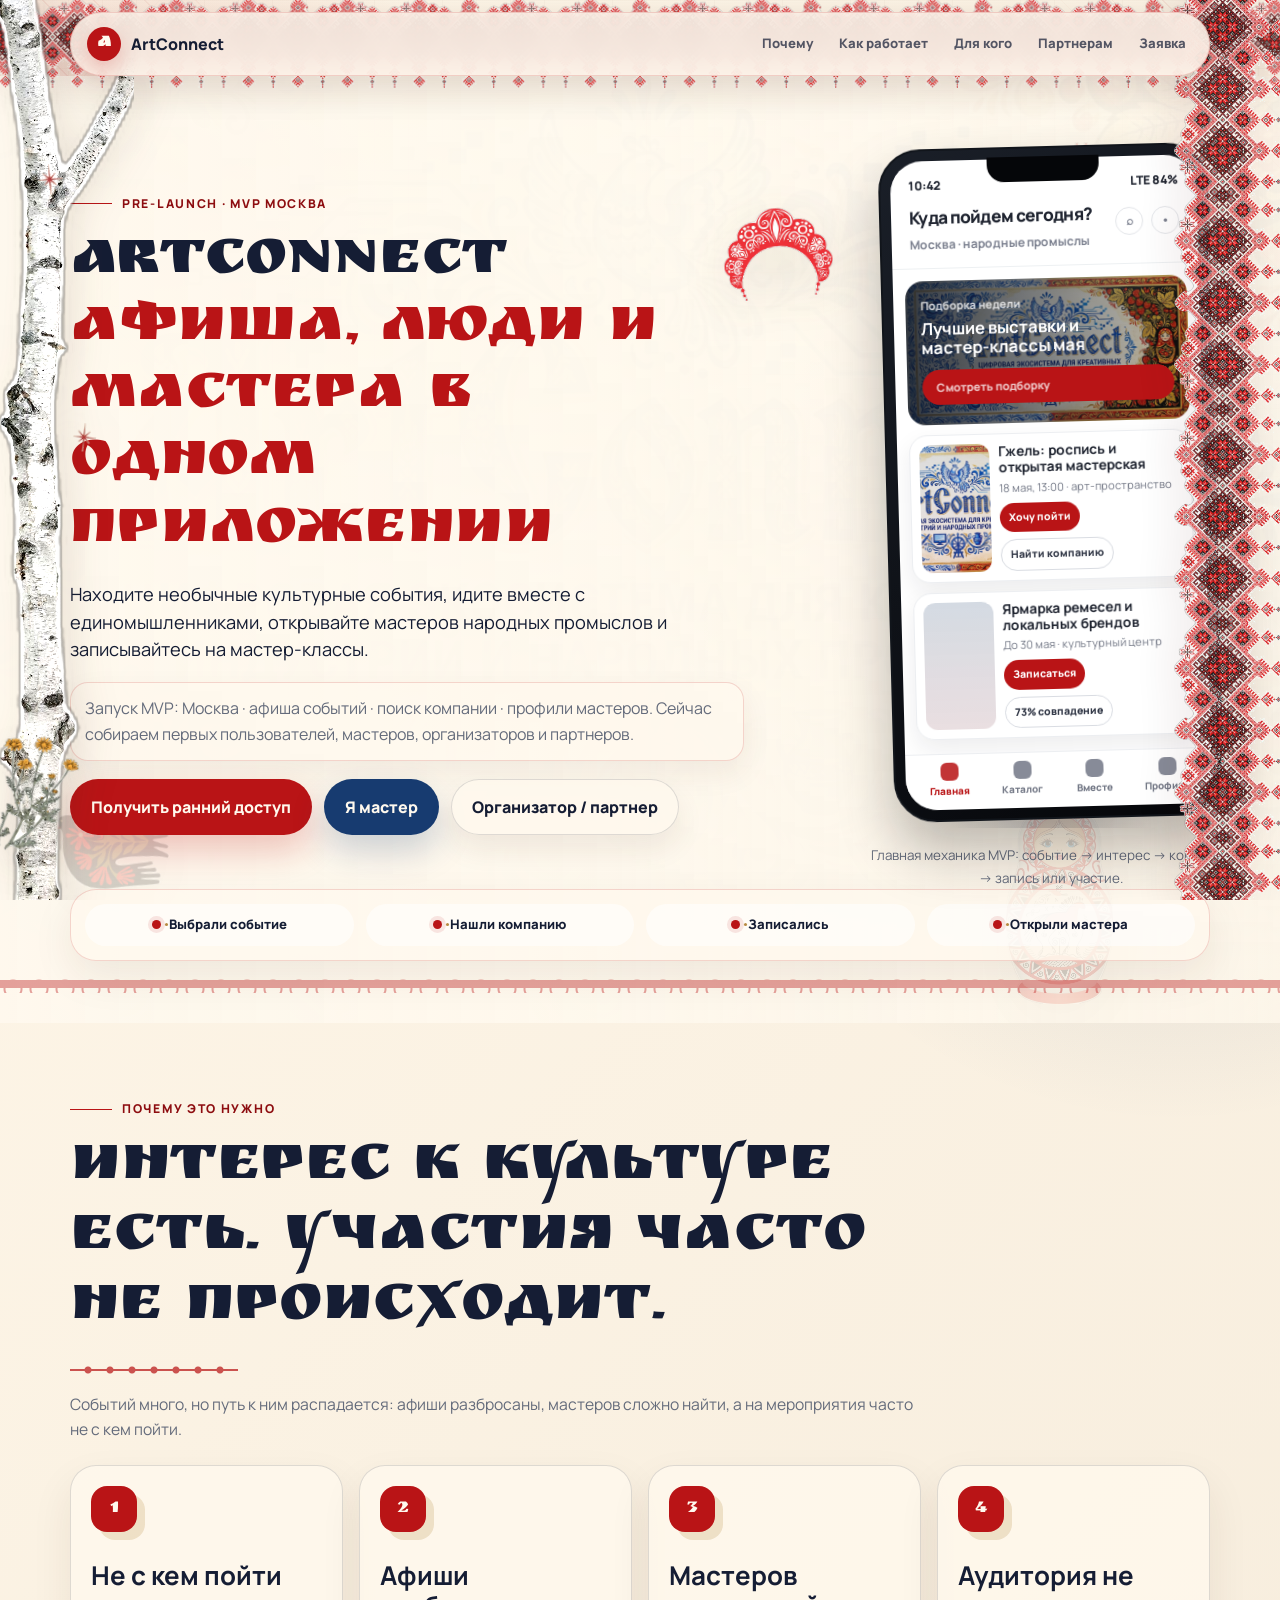
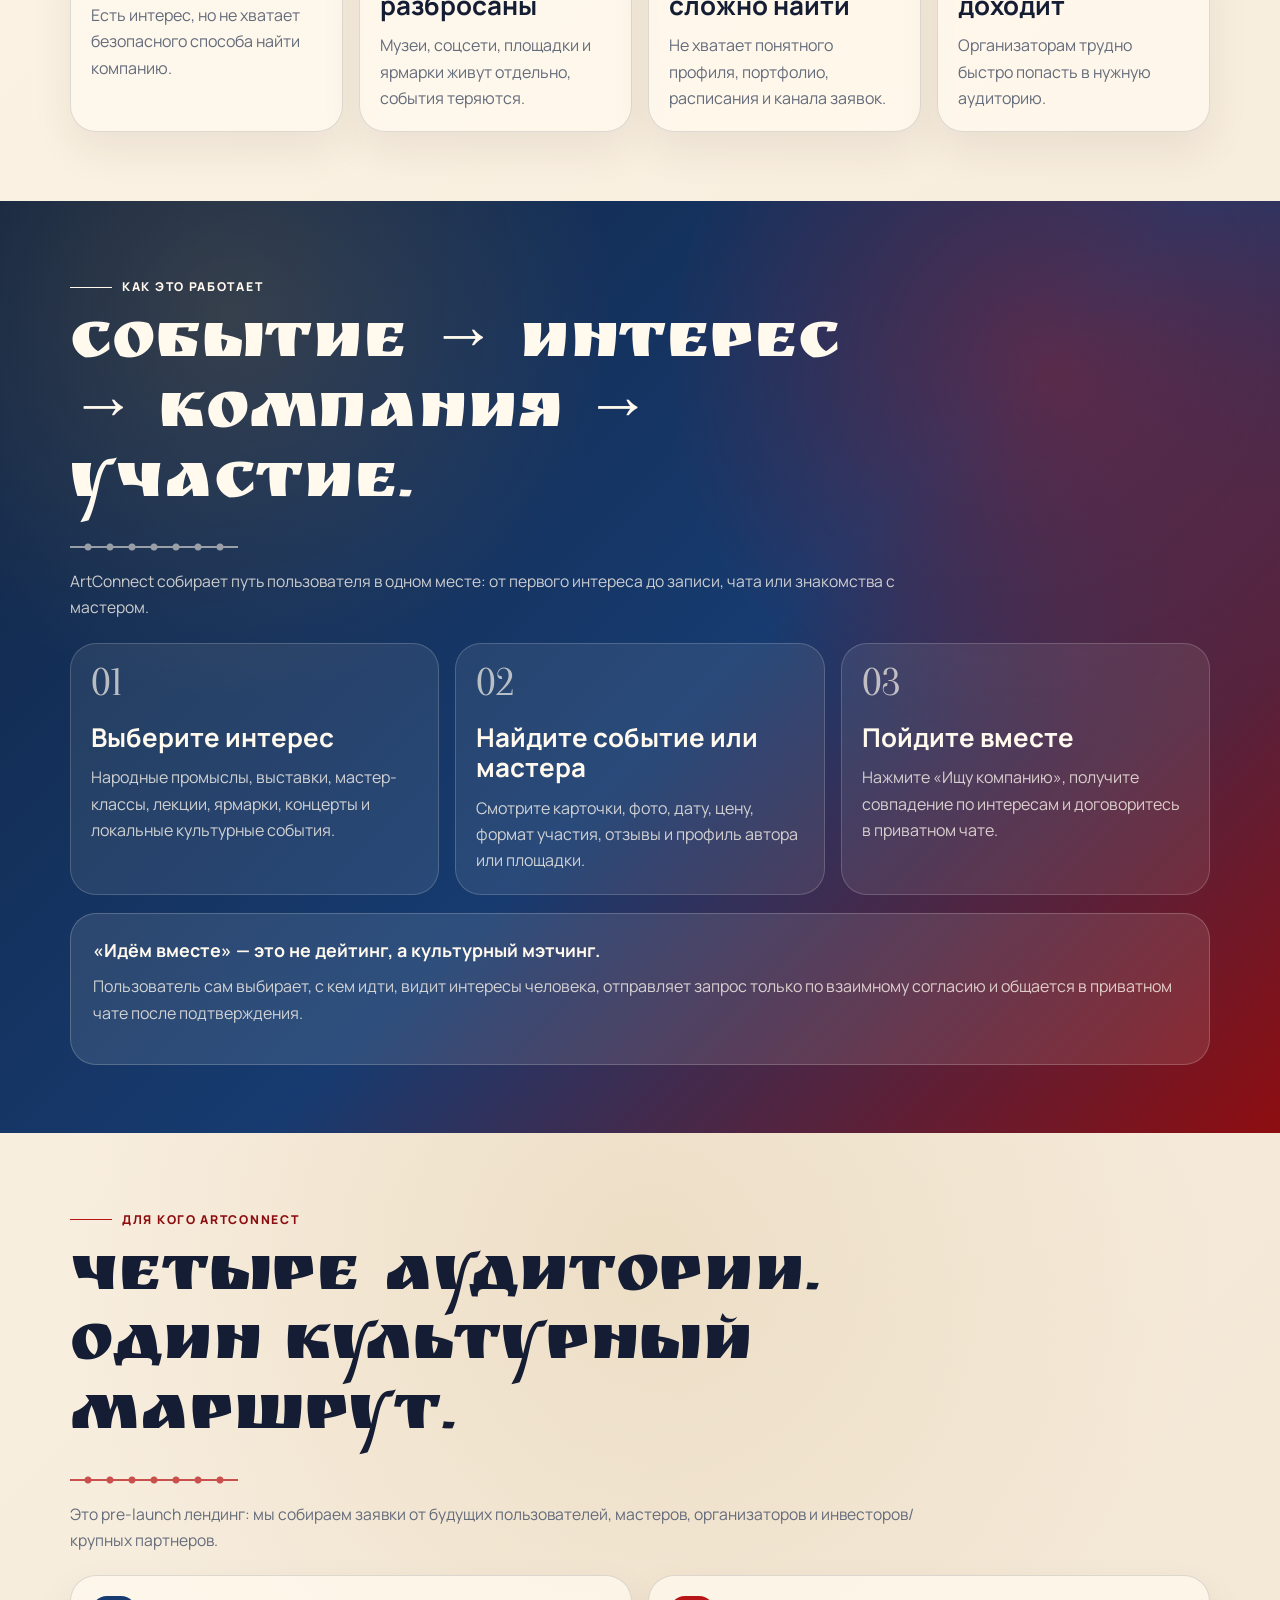
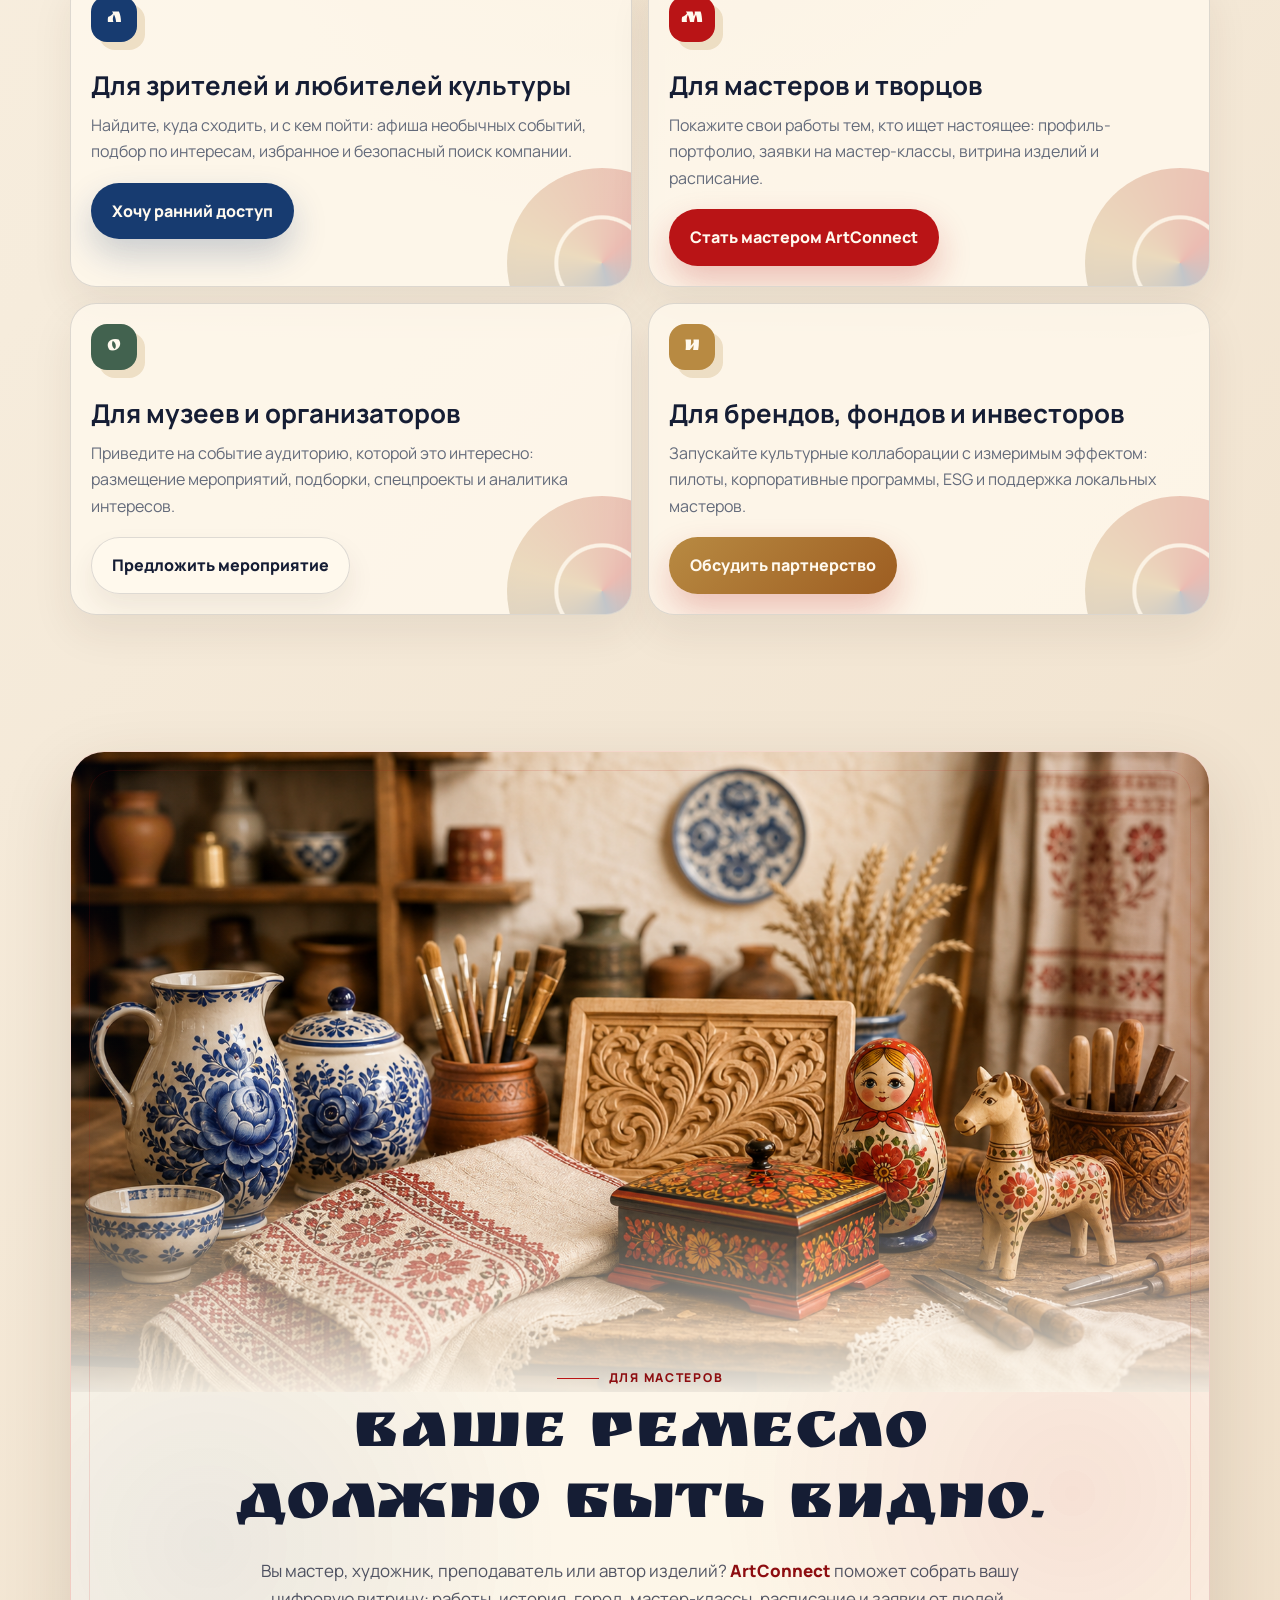
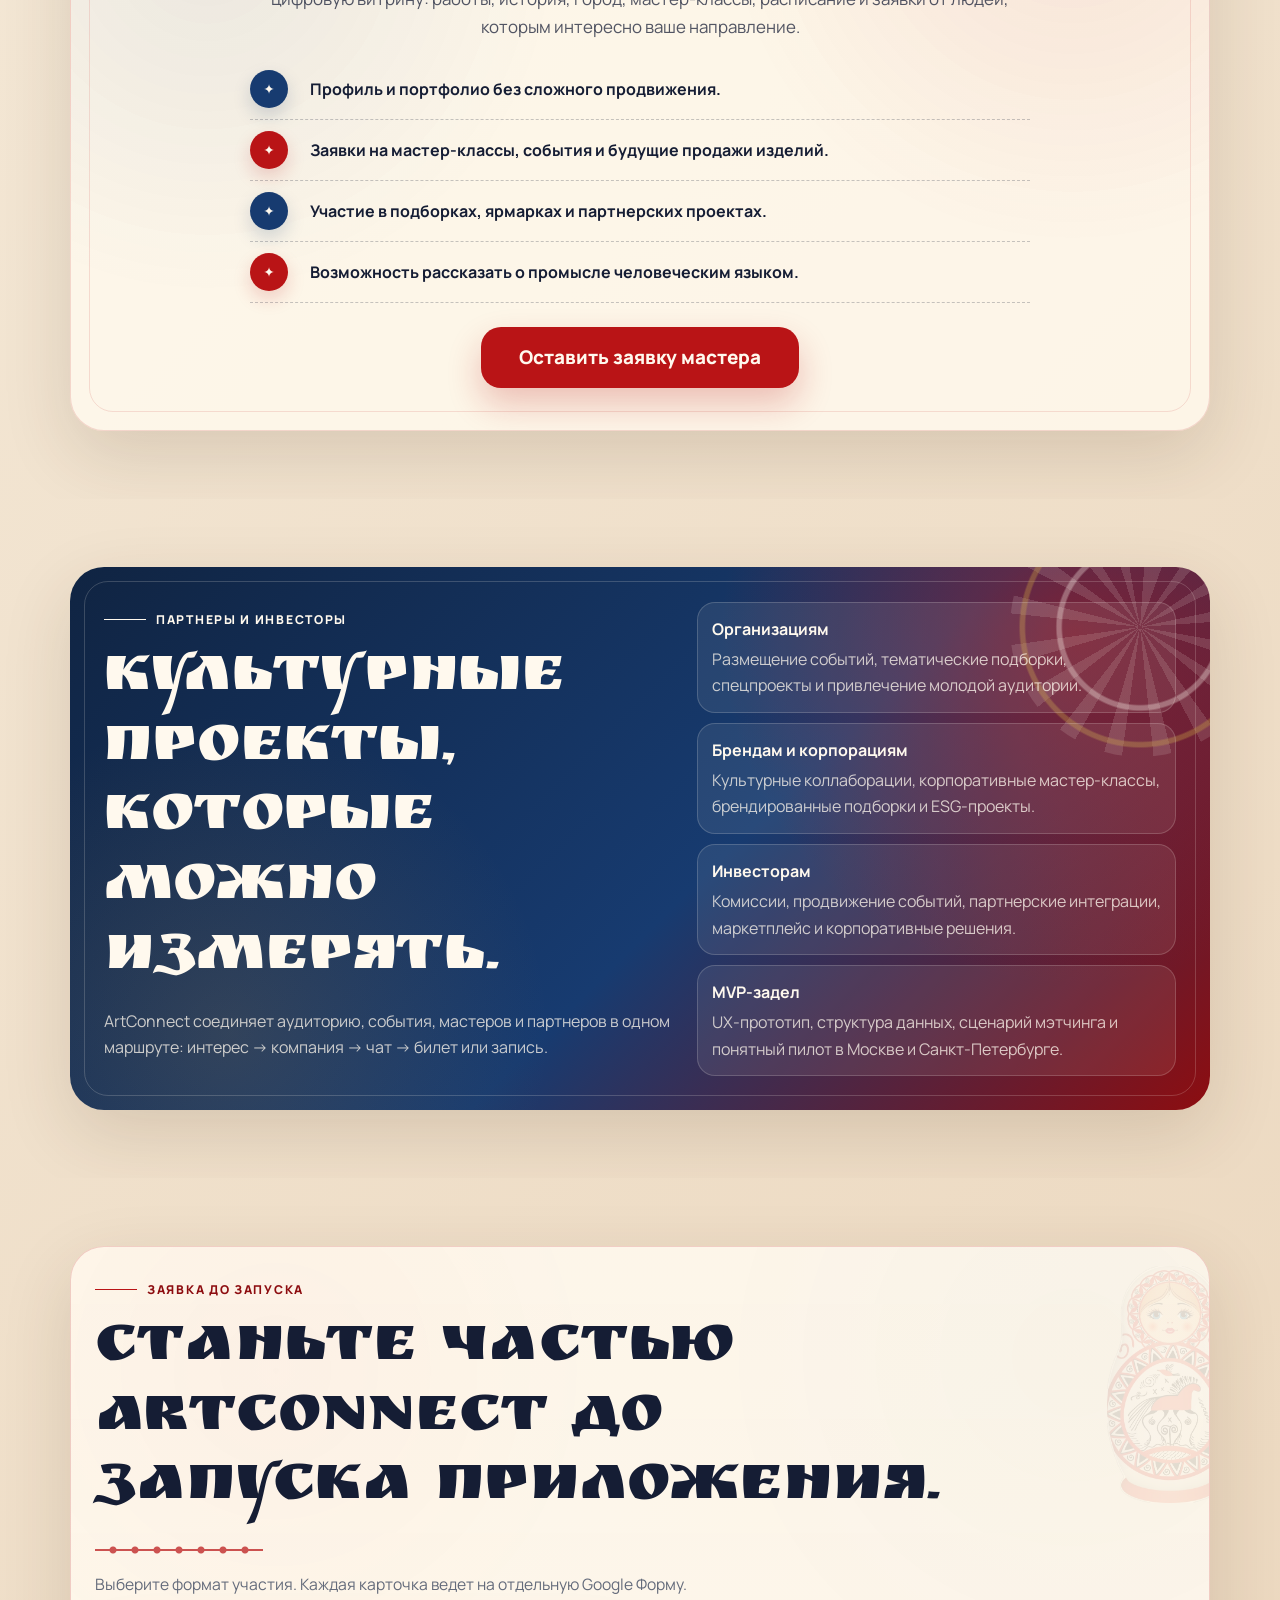
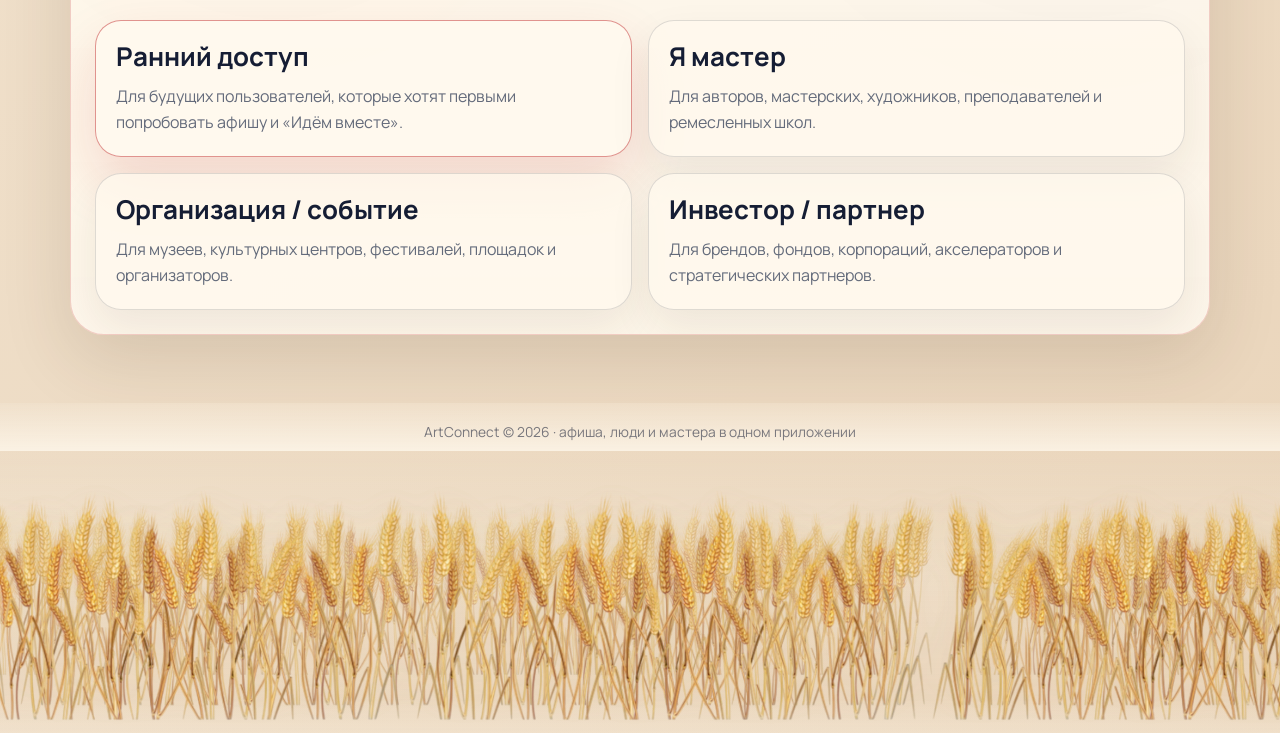
==== commit 1ccd491e: "Improve responsive landing layout" ====
--- a/index.built.html
+++ b/index.built.html
@@ -165,10 +165,10 @@
       data-delay="2"
       aria-label="Сценарий продукта"
     >
-      <span>Нашла событие</span>
-      <span>Нашла компанию</span>
-      <span>Записалась</span>
-      <span>Открыла мастера</span>
+      <span>Выбрали событие</span>
+      <span>Нашли компанию</span>
+      <span>Записались</span>
+      <span>Открыли мастера</span>
     </div>
   </div>
   <div class="ornament-band" aria-hidden="true"></div>
@@ -179,9 +179,8 @@
             <span class="section-kicker">Почему это нужно</span>
             <h2>Интерес к культуре есть. Участия часто не происходит.</h2>
             <p>
-              Культурных событий много, но путь к ним неудобный: афиши разбросаны,
-              мастеров сложно найти, на мероприятия часто не с кем пойти, а организаторам
-              трудно попасть в нужную аудиторию.
+              Событий много, но путь к ним распадается: афиши разбросаны,
+              мастеров сложно найти, а на мероприятия часто не с кем пойти.
             </p>
           </div>
 
@@ -189,25 +188,25 @@
             <article class="card reveal" data-tilt>
               <span class="card-icon">1</span>
               <h3>Не с кем пойти</h3>
-              <p>Люди сохраняют события, но часто не идут одни: не хватает безопасного и неловкого-free способа найти компанию.</p>
+              <p>Есть интерес, но не хватает безопасного способа найти компанию.</p>
             </article>
 
             <article class="card reveal" data-delay="1" data-tilt>
               <span class="card-icon">2</span>
               <h3>Афиши разбросаны</h3>
-              <p>Музеи, Telegram, соцсети, сайты площадок и ярмарок живут отдельно, поэтому интересные события теряются.</p>
+              <p>Музеи, соцсети, площадки и ярмарки живут отдельно, события теряются.</p>
             </article>
 
             <article class="card reveal" data-delay="2" data-tilt>
               <span class="card-icon">3</span>
               <h3>Мастеров сложно найти</h3>
-              <p>У многих авторов нет понятного цифрового профиля, портфолио, расписания и канала заявок.</p>
+              <p>Не хватает понятного профиля, портфолио, расписания и канала заявок.</p>
             </article>
 
             <article class="card reveal" data-tilt>
               <span class="card-icon">4</span>
               <h3>Аудитория не доходит</h3>
-              <p>Организаторам трудно достучаться именно до тех, кому выставка, лекция или мастер-класс действительно интересны.</p>
+              <p>Организаторам трудно быстро попасть в нужную аудиторию.</p>
             </article>
           </div>
         </div>
@@ -334,13 +333,8 @@
               <span class="section-kicker">Партнеры и инвесторы</span>
               <h2>Культурные проекты, которые можно измерять.</h2>
               <p>
-                ArtConnect помогает культурным организациям находить свою аудиторию еще
-                до запуска приложения, а брендам и корпорациям — создавать культурные
-                коллаборации с понятной пользой.
-              </p>
-              <p>
-                Для инвесторов это продукт с несколькими аудиториями и понятной логикой:
-                событие → компания → чат → билет или запись.
+                ArtConnect соединяет аудиторию, события, мастеров и партнеров в одном
+                маршруте: интерес → компания → чат → билет или запись.
               </p>
             </div>
 
@@ -366,28 +360,6 @@
         </div>
       </section>
 
-      <section class="section" id="proof">
-        <div class="container">
-          <div class="section-heading reveal">
-            <span class="section-kicker">Проверка идеи</span>
-            <h2>Что хотят видеть будущие пользователи.</h2>
-            <p>
-              В материалах проекта и интервью повторяются одни и те же ожидания:
-              понятный интерфейс, фильтры, доверие, отзывы, безопасность и минимум мусора.
-            </p>
-          </div>
-
-          <ul class="chips-list reveal" aria-label="Ожидания пользователей">
-            <li>Удобная афиша необычных событий</li>
-            <li>Профиль-портфолио для творческих людей</li>
-            <li>Безопасный поиск компании</li>
-            <li>Мастер-классы и короткое обучение</li>
-            <li>Фильтры по городу, цене и формату</li>
-            <li>Отзывы и доверие к авторам</li>
-          </ul>
-        </div>
-      </section>
-
       <section class="section join" id="join">
         <div class="container">
           <div class="join-panel reveal">
@@ -395,8 +367,7 @@
               <span class="section-kicker">Заявка до запуска</span>
               <h2>Станьте частью ArtConnect до запуска приложения.</h2>
               <p>
-                Выберите свой формат участия. Ниже можно заменить кнопки на отдельные
-                Google Формы для каждой аудитории.
+                Выберите формат участия. Каждая карточка ведет на отдельную Google Форму.
               </p>
             </div>
 
@@ -426,16 +397,16 @@
       </section>
     </main>
 
-        <div class="wheat-field" aria-hidden="true">
+        <footer class="footer">
+      <div class="container">ArtConnect © 2026 · афиша, люди и мастера в одном приложении</div>
+    </footer>
+
+    <div class="wheat-field" aria-hidden="true">
       <span class="wheat-field__layer wheat-field__layer--back"></span>
       <span class="wheat-field__layer wheat-field__layer--middle"></span>
       <span class="wheat-field__layer wheat-field__layer--front"></span>
     </div>
 
-    <footer class="footer">
-      <div class="container">ArtConnect © 2026 · афиша, люди и мастера в одном приложении</div>
-    </footer>
-
     <script src="js/main.js"></script>
   </body>
 </html>
--- a/css/styles.css
+++ b/css/styles.css
@@ -91,26 +91,26 @@
 h2 {
   font-family: "Ruslan Display", "Oranienbaum", Georgia, serif;
   font-weight: 400;
-  line-height: 1.02;
-  letter-spacing: -0.035em;
+  line-height: 1.05;
+  letter-spacing: 0;
 }
 
 h1 {
   max-width: 760px;
-  margin-bottom: 20px;
-  font-size: clamp(3.05rem, 13vw, 7rem);
+  margin-bottom: 16px;
+  font-size: clamp(2.35rem, 8.6vw, 5.25rem);
 }
 
 h2 {
-  margin-bottom: 18px;
-  font-size: clamp(2.45rem, 10vw, 5.4rem);
+  margin-bottom: 14px;
+  font-size: clamp(2rem, 6.6vw, 4.15rem);
 }
 
 h3 {
   margin-bottom: 12px;
-  font-size: clamp(1.28rem, 4.8vw, 1.9rem);
+  font-size: clamp(1.18rem, 3.2vw, 1.62rem);
   line-height: 1.16;
-  letter-spacing: -0.035em;
+  letter-spacing: 0;
 }
 
 p {
@@ -296,7 +296,7 @@
   position: relative;
   isolation: isolate;
   overflow: hidden;
-  padding: 76px 0;
+  padding: 58px 0;
 }
 
 .section > .container {
@@ -306,7 +306,7 @@
 
 .section-heading {
   max-width: 850px;
-  margin-bottom: 30px;
+  margin-bottom: 22px;
 }
 
 .section-heading h2::after {
@@ -323,7 +323,7 @@
 
 .section-heading p {
   margin-bottom: 0;
-  font-size: 1.03rem;
+  font-size: 0.98rem;
 }
 
 .kicker,
@@ -350,7 +350,7 @@
 .hero {
   position: relative;
   isolation: isolate;
-  padding: 58px 0 38px;
+  padding: 50px 0 30px;
   overflow: hidden;
 }
 
@@ -433,7 +433,8 @@
   position: relative;
   z-index: 1;
   display: grid;
-  gap: 34px;
+  grid-template-columns: 1fr;
+  gap: 28px;
   align-items: center;
 }
 
@@ -454,15 +455,16 @@
 
 .hero-copy {
   max-width: 690px;
-  margin-bottom: 22px;
+  margin-bottom: 18px;
   color: var(--ink);
-  font-size: clamp(1.04rem, 3.9vw, 1.28rem);
+  font-size: clamp(1rem, 2.2vw, 1.14rem);
+  line-height: 1.52;
 }
 
 .launch-note {
   display: inline-flex;
   max-width: 720px;
-  margin: 0 0 24px;
+  margin: 0 0 18px;
   padding: 12px 14px;
   border: 1px solid rgba(185, 20, 22, 0.16);
   border-radius: 18px;
@@ -555,8 +557,9 @@
   --tilt-x: 0deg;
   --tilt-y: 0deg;
   position: relative;
-  width: min(312px, 100%);
+  width: min(312px, 86vw);
   padding: 10px;
+  aspect-ratio: 9 / 18.35;
   border: 2px solid #11151b;
   border-radius: 42px;
   background: linear-gradient(145deg, #1a1f28, #050609);
@@ -586,7 +589,8 @@
 .phone-screen {
   position: relative;
   overflow: hidden;
-  min-height: 570px;
+  height: 100%;
+  min-height: 0;
   border-radius: 32px;
   background: #fff;
 }
@@ -644,13 +648,13 @@
 
 .app-content {
   display: grid;
-  gap: 12px;
-  padding: 14px;
+  gap: 10px;
+  padding: 12px;
 }
 
 .app-hero-card {
-  min-height: 126px;
-  padding: 17px;
+  min-height: 112px;
+  padding: 15px;
   border-radius: 18px;
   color: #fff;
   background:
@@ -687,9 +691,9 @@
 
 .event-card {
   display: grid;
-  grid-template-columns: 78px 1fr;
-  gap: 10px;
-  padding: 10px;
+  grid-template-columns: 70px 1fr;
+  gap: 9px;
+  padding: 9px;
   border: 1px solid #eceef1;
   border-radius: 18px;
   background: #fff;
@@ -703,7 +707,7 @@
 }
 
 .event-thumb {
-  min-height: 78px;
+  min-height: 70px;
   border-radius: 12px;
   background:
     linear-gradient(rgba(23, 59, 112, 0.12), rgba(185, 20, 22, 0.08)),
@@ -761,7 +765,7 @@
   display: grid;
   grid-template-columns: repeat(4, 1fr);
   gap: 4px;
-  padding: 10px 10px 13px;
+  padding: 8px 10px 10px;
   border-top: 1px solid #eceef1;
   background: rgba(255, 255, 255, 0.94);
 }
@@ -792,25 +796,25 @@
   max-width: 360px;
   margin: 0;
   color: var(--muted);
-  font-size: 0.9rem;
+  font-size: 0.84rem;
   text-align: center;
 }
 
 .ornament-band {
-  height: 52px;
-  margin: 38px 0 0;
+  height: 18px;
+  margin: 14px 0 0;
   background:
     radial-gradient(circle at 13px 14px, transparent 0 7px, var(--red) 8px 9px, transparent 10px) 0 0 / 26px 26px repeat-x,
     radial-gradient(circle at 13px 38px, transparent 0 7px, var(--red) 8px 9px, transparent 10px) 0 0 / 26px 26px repeat-x,
     linear-gradient(var(--red), var(--red)) center / 100% 8px no-repeat;
-  opacity: 0.84;
+  opacity: 0.38;
   animation: ornament-slide 22s linear infinite;
 }
 
 .route-strip {
   display: grid;
   gap: 12px;
-  padding: 18px;
+  padding: 14px;
   border: 1px solid rgba(185, 20, 22, 0.16);
   border-radius: var(--radius-lg);
   background: rgba(255, 249, 238, 0.76);
@@ -821,18 +825,29 @@
   display: inline-flex;
   align-items: center;
   justify-content: center;
-  min-height: 48px;
-  padding: 10px 14px;
+  gap: 8px;
+  min-height: 42px;
+  padding: 8px 12px;
   border-radius: 999px;
   color: var(--ink);
   background: rgba(255, 255, 255, 0.58);
+  font-size: 0.82rem;
   font-weight: 900;
+}
+
+.route-strip span::before {
+  content: "";
+  flex: 0 0 auto;
+  width: 9px;
+  height: 9px;
+  border-radius: 50%;
+  background: var(--red);
+  box-shadow: 0 0 0 4px rgba(185, 20, 22, 0.1), 10px 0 0 -3px var(--gold);
 }
 
 .cards-grid,
 .audience-grid,
 .steps-grid,
-.proof-grid,
 .join-grid {
   display: grid;
   gap: 16px;
@@ -841,12 +856,11 @@
 .card,
 .audience-card,
 .step-card,
-.join-card,
-.proof-card {
+.join-card {
   --tilt-x: 0deg;
   --tilt-y: 0deg;
   position: relative;
-  padding: 24px;
+  padding: 20px;
   overflow: hidden;
   border: 1px solid var(--line);
   border-radius: var(--radius-lg);
@@ -858,8 +872,7 @@
 
 .card:hover,
 .audience-card:hover,
-.join-card:hover,
-.proof-card:hover {
+.join-card:hover {
   transform: perspective(900px) translateY(-6px) rotateX(var(--tilt-x)) rotateY(var(--tilt-y));
   border-color: rgba(185, 20, 22, 0.3);
   box-shadow: 0 26px 58px rgba(64, 43, 22, 0.13);
@@ -868,16 +881,14 @@
 .card h3,
 .audience-card h3,
 .step-card h3,
-.join-card h3,
-.proof-card h3 {
+.join-card h3 {
   color: var(--ink);
 }
 
 .card p,
 .audience-card p,
 .step-card p,
-.join-card p,
-.proof-card p {
+.join-card p {
   margin-bottom: 0;
 }
 
@@ -1048,7 +1059,7 @@
   position: relative;
   z-index: 0;
   width: 100%;
-  min-height: clamp(260px, 42vw, 510px);
+  min-height: clamp(220px, 32vw, 390px);
   margin: 0;
   overflow: hidden;
   background: #e7d8c1;
@@ -1076,10 +1087,10 @@
   position: relative;
   z-index: 2;
   display: grid;
-  gap: 18px;
+  gap: 14px;
   max-width: 920px;
   margin: -24px auto 0;
-  padding: 0 clamp(22px, 5vw, 62px) clamp(30px, 5vw, 56px);
+  padding: 0 clamp(20px, 4vw, 50px) clamp(24px, 4vw, 42px);
   text-align: center;
 }
 
@@ -1091,7 +1102,7 @@
 .masters-content h2 {
   margin-bottom: 0;
   color: var(--ink);
-  font-size: clamp(2.7rem, 8.3vw, 6.2rem);
+  font-size: clamp(2.1rem, 5.4vw, 4.2rem);
   letter-spacing: 0;
 }
 
@@ -1099,7 +1110,7 @@
   max-width: 790px;
   margin: 0 auto;
   color: rgba(21, 29, 52, 0.74);
-  font-size: clamp(1rem, 2.2vw, 1.18rem);
+  font-size: clamp(0.96rem, 1.7vw, 1.06rem);
 }
 
 .masters-lead span {
@@ -1153,8 +1164,8 @@
 }
 
 .masters-actions .btn {
-  min-height: 64px;
-  padding: 18px clamp(26px, 5vw, 44px);
+  min-height: 56px;
+  padding: 15px clamp(24px, 4vw, 38px);
   border-radius: 20px;
   font-size: clamp(1rem, 2.5vw, 1.18rem);
 }
@@ -1167,7 +1178,7 @@
   position: relative;
   display: grid;
   gap: 24px;
-  padding: 28px;
+  padding: 24px;
   overflow: hidden;
   border-radius: var(--radius-xl);
   color: var(--paper-light);
@@ -1222,7 +1233,7 @@
 }
 
 .b2b-list li {
-  padding: 16px;
+  padding: 13px 14px;
   border: 1px solid rgba(255, 249, 238, 0.18);
   border-radius: 18px;
   background: rgba(255, 249, 238, 0.08);
@@ -1256,13 +1267,13 @@
 }
 
 .join {
-  padding-bottom: 36px;
+  padding-bottom: 18px;
 }
 
 .join-panel {
   position: relative;
   overflow: hidden;
-  padding: 28px;
+  padding: 24px;
   border: 1px solid rgba(185, 20, 22, 0.18);
   border-radius: var(--radius-xl);
   background:
@@ -1304,7 +1315,7 @@
 
 .footer {
   position: relative;
-  padding: 20px 0 34px;
+  padding: 18px 0 8px;
   color: rgba(21, 29, 52, 0.56);
   background:
     linear-gradient(180deg, rgba(255, 249, 238, 0.14), rgba(255, 249, 238, 0.74));
@@ -1314,8 +1325,8 @@
 
 .wheat-field {
   position: relative;
-  height: clamp(250px, 24vw, 350px);
-  margin-top: -72px;
+  height: clamp(220px, 22vw, 320px);
+  margin-top: 0;
   overflow: hidden;
   pointer-events: none;
   background:
@@ -1335,7 +1346,7 @@
 }
 
 .wheat-field__layer--back {
-  bottom: 64px;
+  bottom: 48px;
   z-index: 1;
   height: 70%;
   opacity: 0.45;
@@ -1343,7 +1354,7 @@
 }
 
 .wheat-field__layer--middle {
-  bottom: 24px;
+  bottom: 16px;
   z-index: 2;
   height: 82%;
   opacity: 0.72;
@@ -1359,17 +1370,7 @@
 }
 
 .wheat-field::before {
-  content: "";
-  position: absolute;
-  right: 0;
-  bottom: clamp(64px, 7vw, 104px);
-  left: 0;
-  z-index: 4;
-  height: 26px;
-  opacity: 0.56;
-  background:
-    radial-gradient(circle, transparent 0 7px, var(--red) 8px 9px, transparent 10px) 0 0 / 26px 26px repeat-x,
-    linear-gradient(var(--red), var(--red)) center / 100% 3px no-repeat;
+  display: none;
 }
 
 .wheat-field::after {
@@ -1402,15 +1403,13 @@
 
 .card.reveal.is-visible,
 .audience-card.reveal.is-visible,
-.join-card.reveal.is-visible,
-.proof-card.reveal.is-visible {
+.join-card.reveal.is-visible {
   transform: perspective(900px) rotateX(var(--tilt-x)) rotateY(var(--tilt-y));
 }
 
 .card.reveal.is-visible:hover,
 .audience-card.reveal.is-visible:hover,
-.join-card.reveal.is-visible:hover,
-.proof-card.reveal.is-visible:hover {
+.join-card.reveal.is-visible:hover {
   transform: perspective(900px) translateY(-6px) rotateX(var(--tilt-x)) rotateY(var(--tilt-y));
 }
 
@@ -1473,21 +1472,16 @@
   }
 
   .section {
-    padding: 96px 0;
+    padding: 68px 0;
   }
 
   .hero {
-    padding-top: 72px;
-  }
-
-  .hero-grid {
-    grid-template-columns: minmax(0, 1fr) minmax(280px, 0.66fr);
-    gap: clamp(56px, 7vw, 92px);
+    padding-top: 56px;
   }
 
   h1 {
     max-width: 650px;
-    font-size: clamp(4rem, 8vw, 5.8rem);
+    font-size: clamp(2.75rem, 4.8vw, 3.8rem);
   }
 
   .route-strip {
@@ -1498,8 +1492,7 @@
     grid-template-columns: repeat(4, minmax(0, 1fr));
   }
 
-  .steps-grid,
-  .proof-grid {
+  .steps-grid {
     grid-template-columns: repeat(3, minmax(0, 1fr));
   }
 
@@ -1511,38 +1504,41 @@
   .partners-panel {
     grid-template-columns: minmax(0, 1.02fr) minmax(300px, 0.86fr);
     align-items: center;
-    padding: 46px;
+    padding: 34px;
   }
 
   .phone-mockup {
-    width: min(318px, 100%);
-  }
-
-  .phone-screen {
-    min-height: 590px;
-  }
-}
-
-@media (min-width: 1040px) {
+    width: min(300px, 68vw);
+  }
+}
+
+@media (min-width: 980px) {
+  .hero-grid {
+    grid-template-columns: minmax(0, 0.92fr) minmax(250px, 0.42fr);
+    gap: clamp(28px, 4vw, 48px);
+  }
+
+  .phone-mockup {
+    width: min(282px, 100%);
+  }
+}
+
+@media (min-width: 1120px) {
   h1 {
-    font-size: clamp(5.1rem, 6.8vw, 7.05rem);
+    font-size: clamp(4rem, 5vw, 5.4rem);
   }
 
   .hero-visual {
-    translate: 76px 0;
+    translate: 42px 0;
   }
 
   .hero-grid {
-    grid-template-columns: minmax(0, 0.98fr) minmax(390px, 0.62fr);
-    gap: 96px;
+    grid-template-columns: minmax(0, 0.94fr) minmax(340px, 0.56fr);
+    gap: clamp(42px, 5vw, 72px);
   }
 
   .phone-mockup {
-    width: min(346px, 100%);
-  }
-
-  .phone-screen {
-    min-height: 610px;
+    width: min(330px, 100%);
   }
 }
 
@@ -1562,6 +1558,17 @@
   }
 }
 
+@media (max-width: 1119px) {
+  .site-frame__left,
+  .site-frame__right {
+    display: none;
+  }
+
+  .folk-shape--crown {
+    display: none;
+  }
+}
+
 @media (max-width: 767px) {
   :root {
     --container: min(calc(100% - 32px), 560px);
@@ -1592,7 +1599,7 @@
   }
 
   .section {
-    padding: 58px 0;
+    padding: 44px 0;
   }
 
   .section-heading {
@@ -1601,7 +1608,7 @@
 
   h1 {
     max-width: 100%;
-    font-size: clamp(2.2rem, 10vw, 3.1rem);
+    font-size: clamp(2rem, 8.6vw, 2.75rem);
     line-height: 1.06;
     letter-spacing: 0;
     text-wrap: balance;
@@ -1610,7 +1617,7 @@
   }
 
   h2 {
-    font-size: clamp(2rem, 8.6vw, 2.8rem);
+    font-size: clamp(1.78rem, 7.6vw, 2.35rem);
     line-height: 1.08;
     letter-spacing: 0;
     text-wrap: balance;
@@ -1628,12 +1635,12 @@
   }
 
   .hero {
-    padding: 44px 0 28px;
+    padding: 34px 0 22px;
   }
 
   .hero-grid {
     grid-template-columns: 1fr;
-    gap: 26px;
+    gap: 22px;
   }
 
   .hero-content {
@@ -1648,8 +1655,8 @@
   }
 
   .hero-copy {
-    font-size: clamp(1rem, 4.4vw, 1.14rem);
-    line-height: 1.55;
+    font-size: clamp(0.98rem, 4.1vw, 1.08rem);
+    line-height: 1.5;
   }
 
   .launch-note {
@@ -1691,7 +1698,6 @@
   }
 
   .phone-screen {
-    min-height: 548px;
     border-radius: 29px;
   }
 
@@ -1718,7 +1724,7 @@
   }
 
   .masters-visual {
-    min-height: 245px;
+    min-height: 210px;
   }
 
   .masters-content {
@@ -1738,7 +1744,7 @@
   }
 
   .masters-content h2 {
-    font-size: clamp(2.05rem, 8.6vw, 2.8rem);
+    font-size: clamp(1.82rem, 7.6vw, 2.3rem);
     line-height: 1.08;
   }
 
@@ -1774,8 +1780,8 @@
   }
 
   .join-card {
-    min-height: 108px;
-    padding: 18px;
+    min-height: 96px;
+    padding: 16px;
     border-radius: 20px;
   }
 
@@ -1789,8 +1795,8 @@
   }
 
   .wheat-field {
-    height: 168px;
-    margin-top: -38px;
+    height: 170px;
+    margin-top: 0;
   }
 
   .wheat-field__layer--back {
@@ -1808,7 +1814,7 @@
   }
 
   .wheat-field::before {
-    bottom: 46px;
+    display: none;
   }
 }
 
@@ -1842,16 +1848,15 @@
   }
 
   .hero {
-    padding-top: 42px;
+    padding-top: 34px;
   }
 
   .phone-mockup {
-    width: min(292px, 100%);
+    width: min(282px, 92vw);
     border-radius: 36px;
   }
 
   .phone-screen {
-    min-height: 538px;
     border-radius: 27px;
   }
 
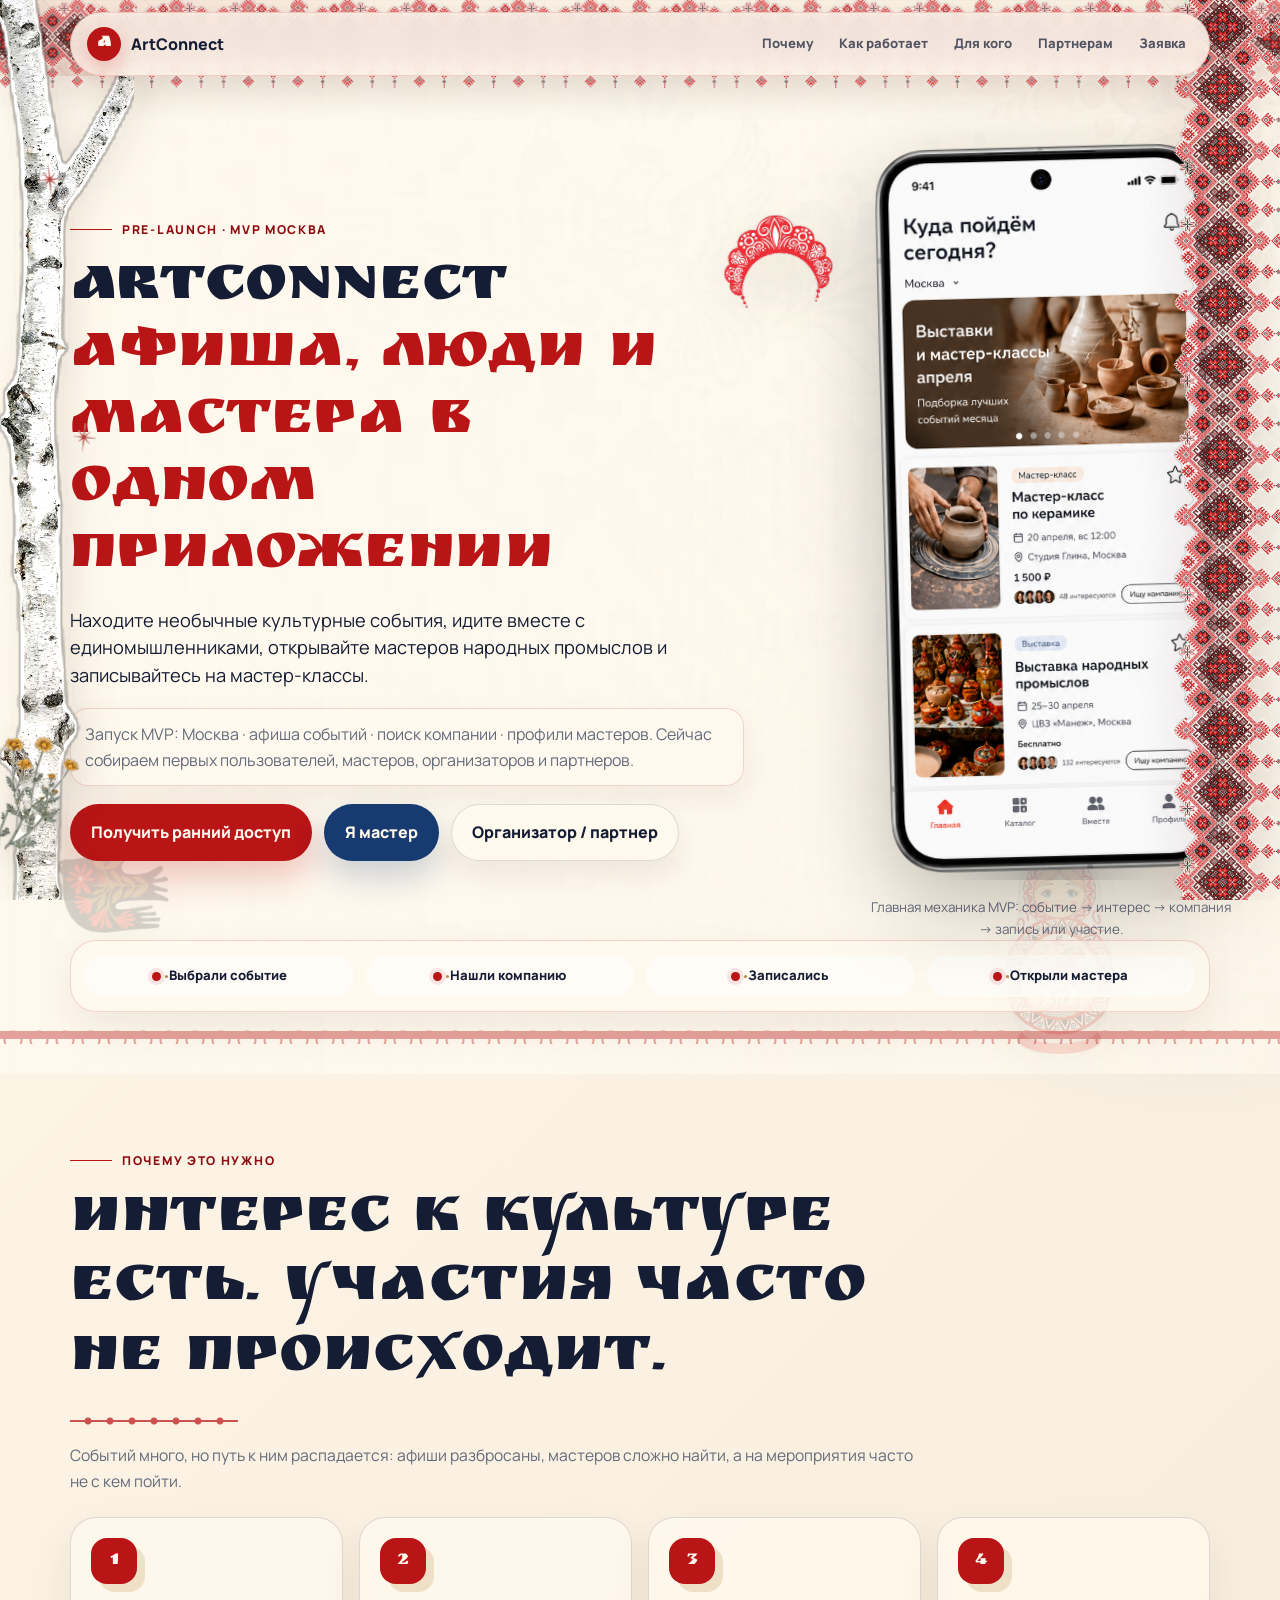
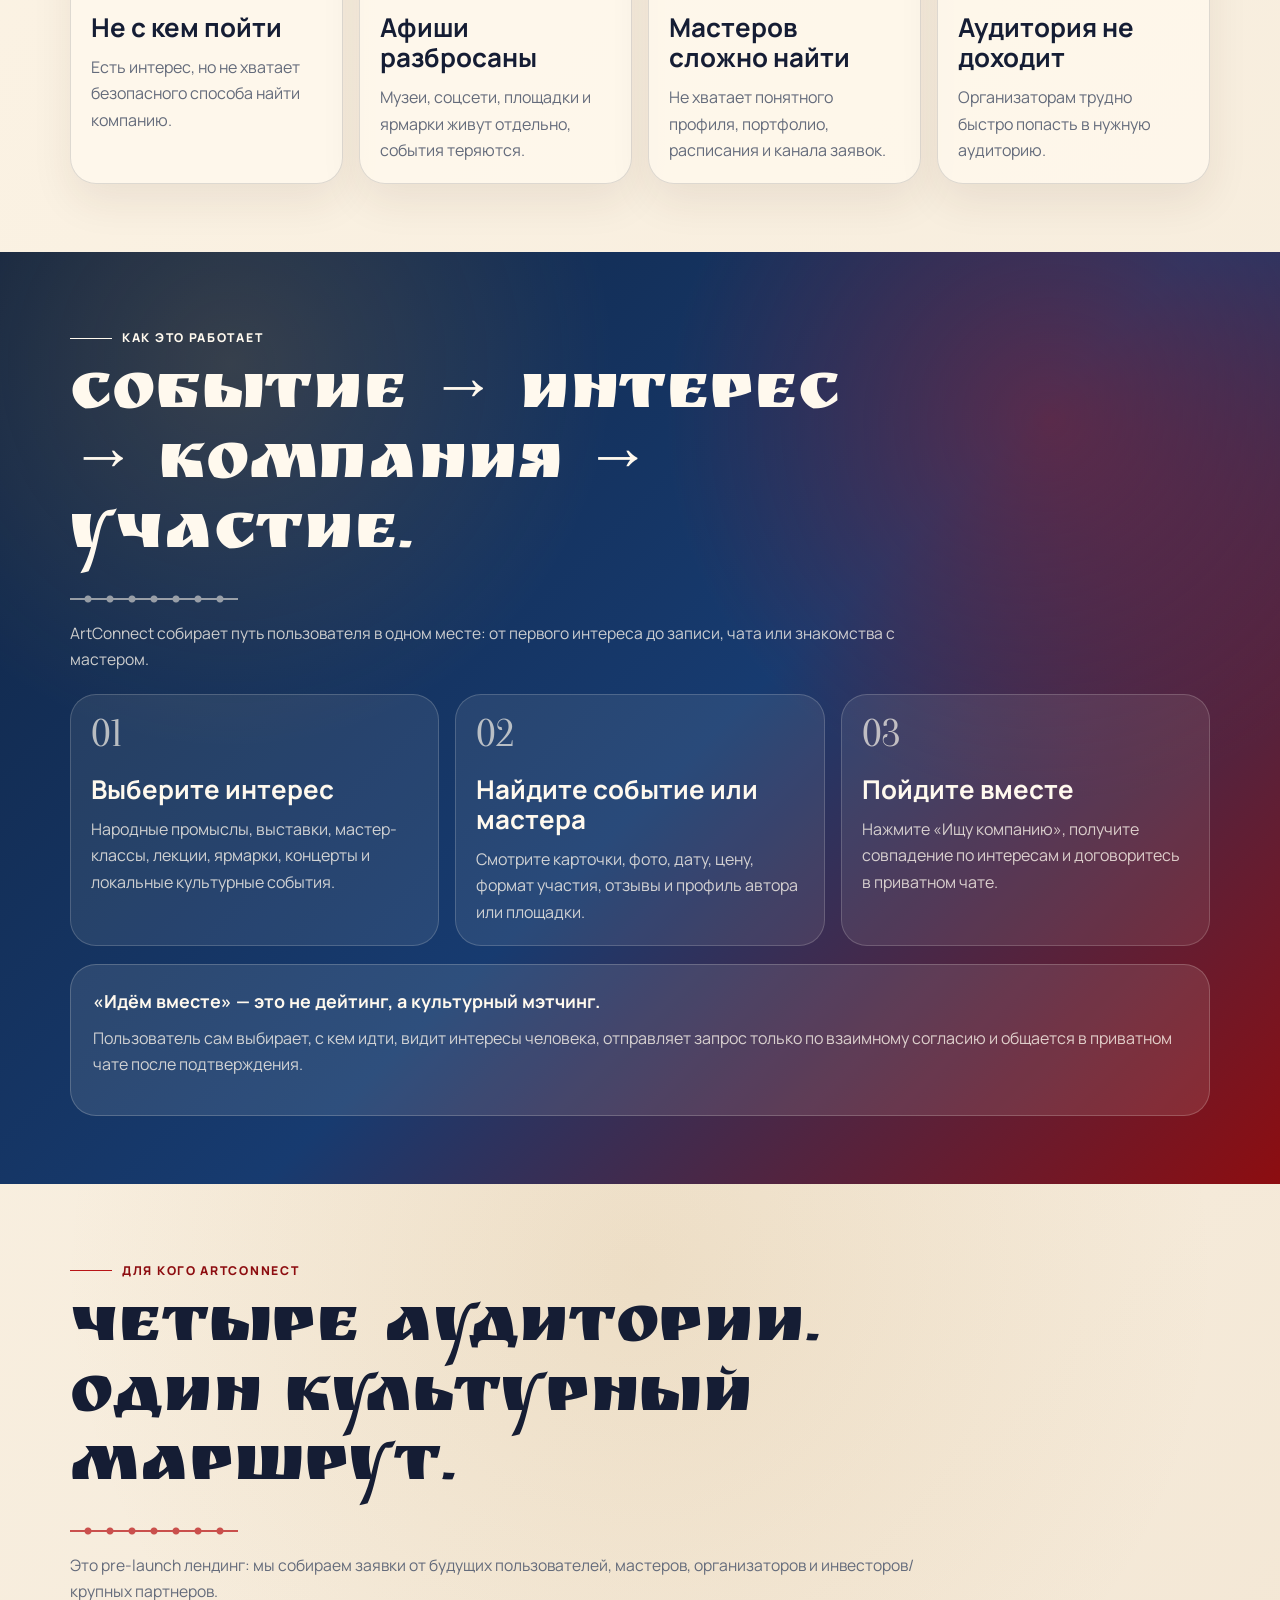
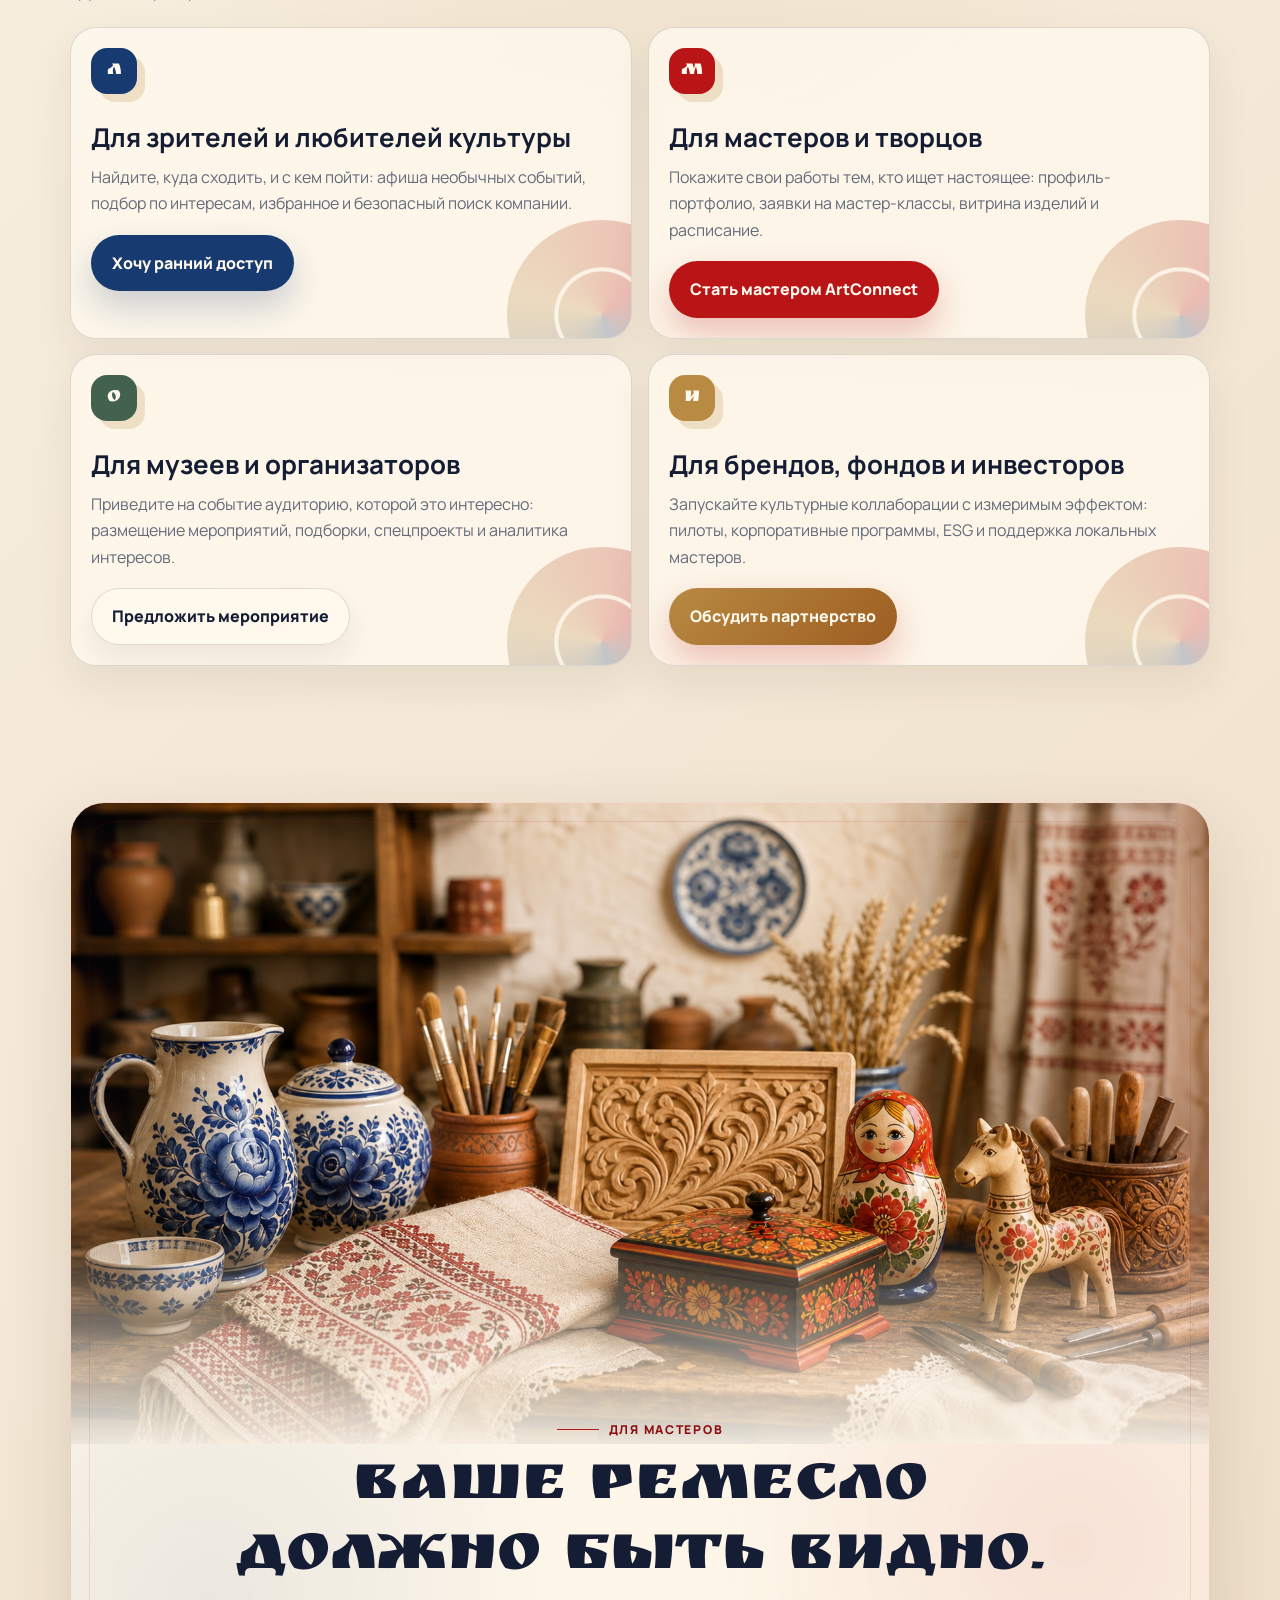
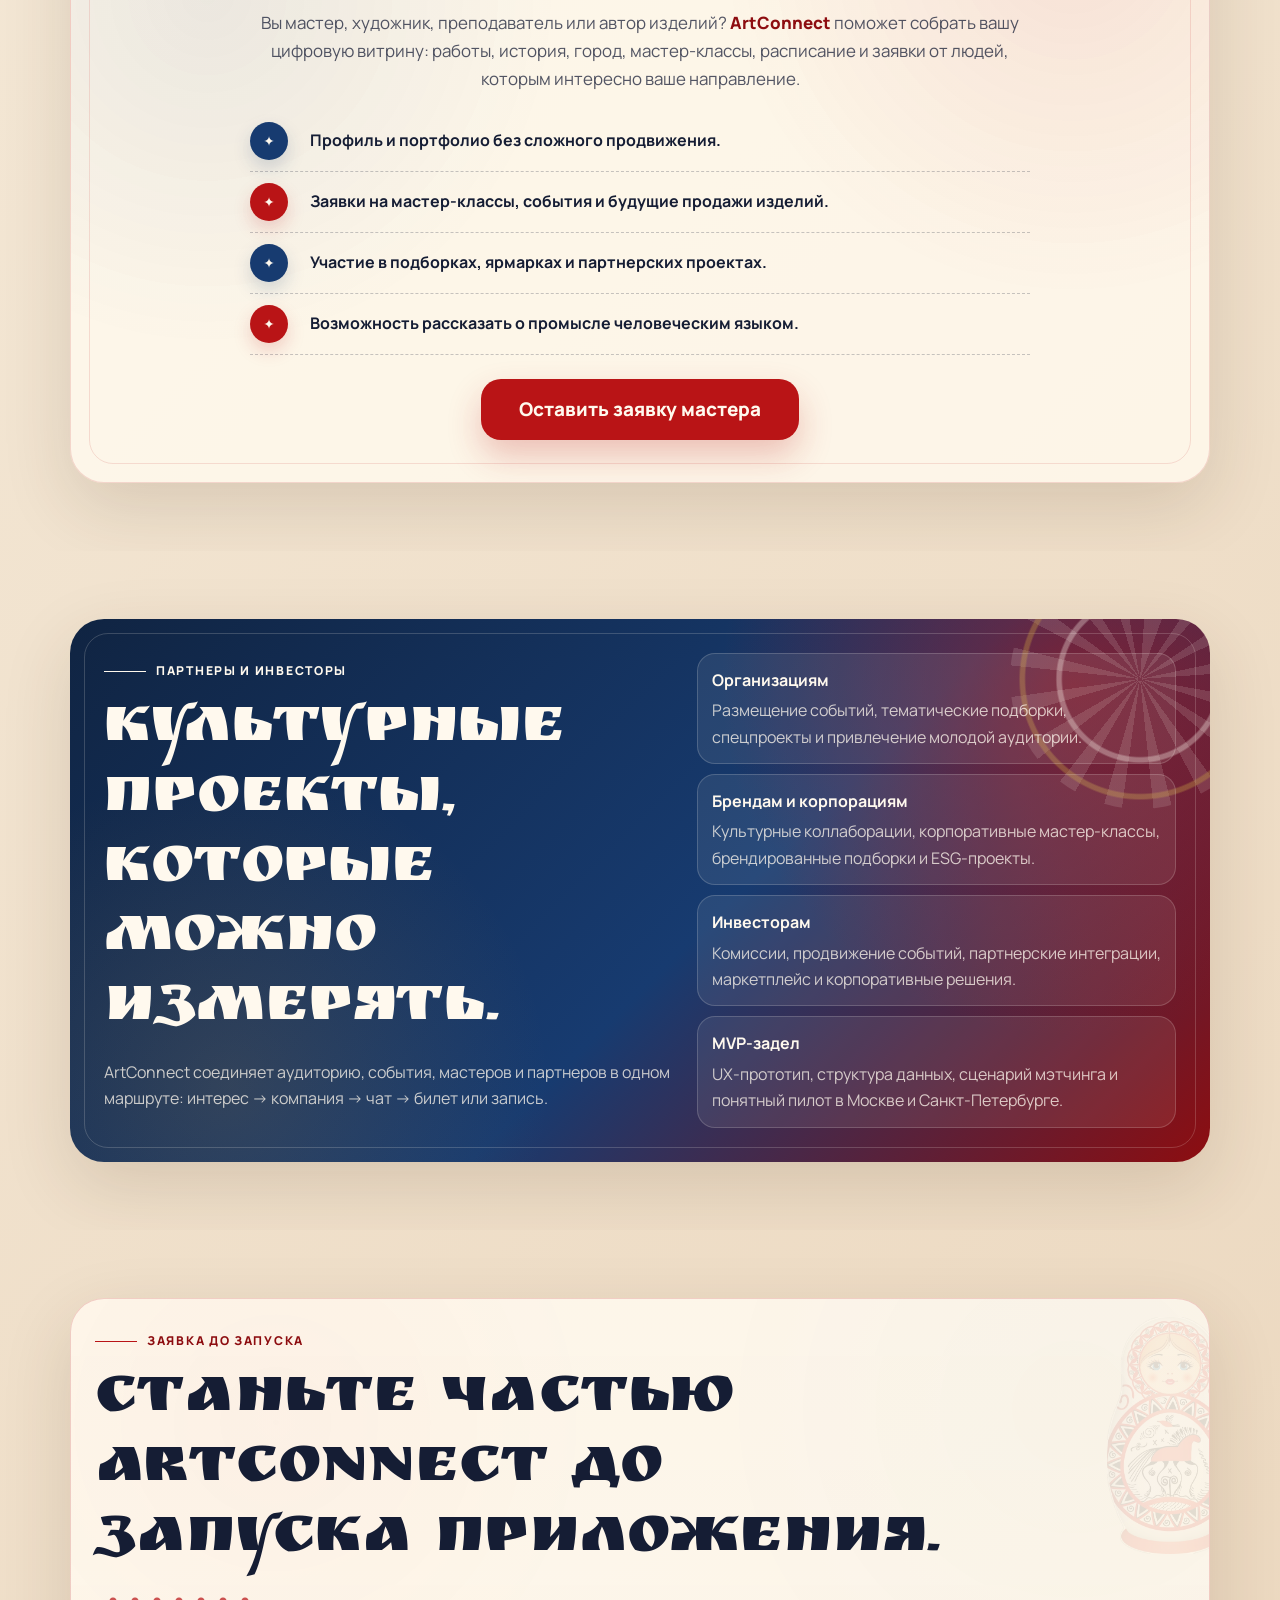
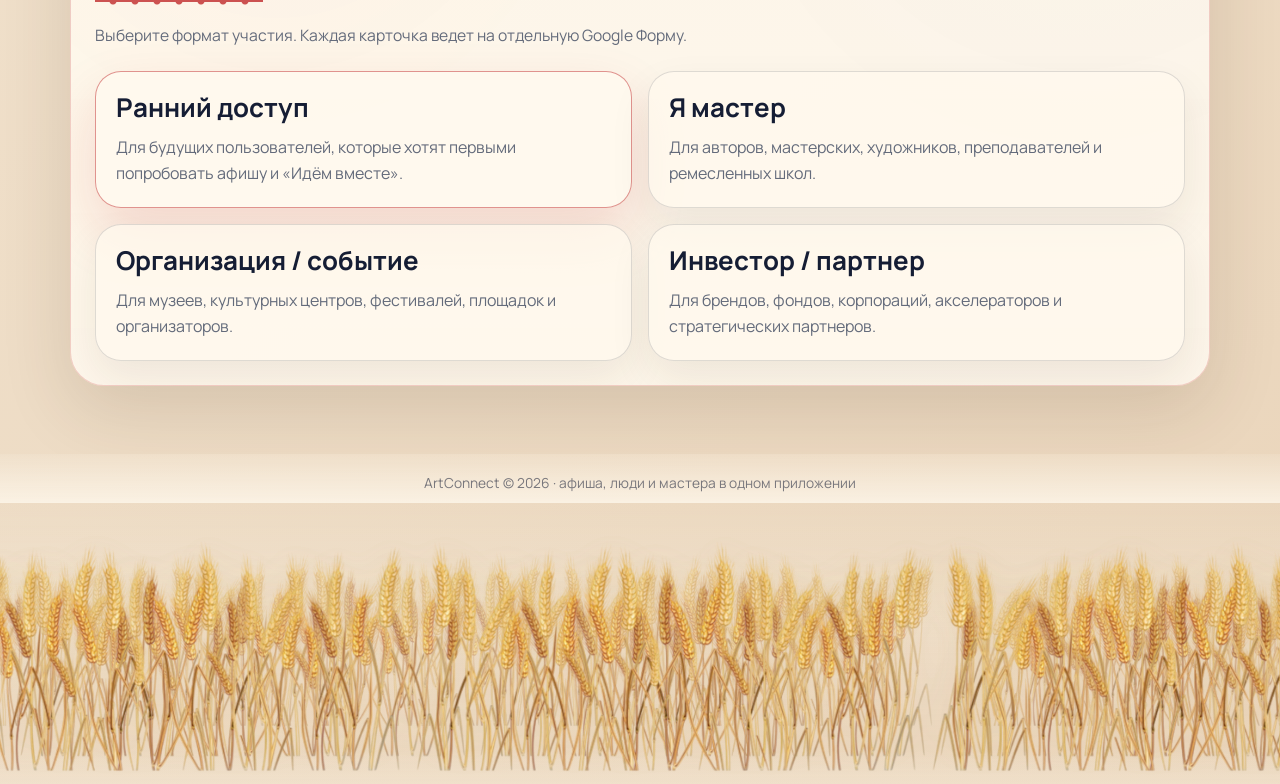
==== commit 77bbae7d: "Replace hero phone mockup with image" ====
--- a/index.built.html
+++ b/index.built.html
@@ -90,67 +90,7 @@
         aria-label="Прототип мобильного приложения ArtConnect"
       >
         <div class="phone-mockup" data-tilt aria-hidden="true">
-          <div class="phone-screen">
-            <div class="phone-status">
-              <span>10:42</span>
-              <span>LTE 84%</span>
-            </div>
-
-            <div class="app-header">
-              <div>
-                <h3>Куда пойдем сегодня?</h3>
-                <span>Москва · народные промыслы</span>
-              </div>
-              <div class="app-icons">
-                <span class="app-icon">⌕</span>
-                <span class="app-icon">•</span>
-              </div>
-            </div>
-
-            <div class="app-content">
-              <div class="app-hero-card">
-                <span>Подборка недели</span>
-                <strong>Лучшие выставки и мастер-классы мая</strong>
-                <span class="app-pill">Смотреть подборку</span>
-              </div>
-
-              <article class="event-card">
-                <div class="event-thumb"></div>
-                <div>
-                  <h4>Гжель: роспись и открытая мастерская</h4>
-                  <p>18 мая, 13:00 · арт-пространство</p>
-                  <div class="event-actions">
-                    <span>Хочу пойти</span>
-                    <span>Найти компанию</span>
-                  </div>
-                </div>
-              </article>
-
-              <article class="event-card">
-                <div
-                  class="event-thumb"
-                  style="
-                    --event-image: url(&quot;assets/media/загруженное (8).png&quot;);
-                  "
-                ></div>
-                <div>
-                  <h4>Ярмарка ремесел и локальных брендов</h4>
-                  <p>До 30 мая · культурный центр</p>
-                  <div class="event-actions">
-                    <span>Записаться</span>
-                    <span>73% совпадение</span>
-                  </div>
-                </div>
-              </article>
-            </div>
-
-            <nav class="app-bottom-nav" aria-label="Навигация прототипа">
-              <span>Главная</span>
-              <span>Каталог</span>
-              <span>Вместе</span>
-              <span>Профиль</span>
-            </nav>
-          </div>
+          <img class="phone-mockup__image" src="assets/media/Макет.png" alt="" />
         </div>
       </div>
       <p class="visual-caption">
--- a/css/styles.css
+++ b/css/styles.css
@@ -557,33 +557,34 @@
   --tilt-x: 0deg;
   --tilt-y: 0deg;
   position: relative;
-  width: min(312px, 86vw);
-  padding: 10px;
-  aspect-ratio: 9 / 18.35;
-  border: 2px solid #11151b;
-  border-radius: 42px;
-  background: linear-gradient(145deg, #1a1f28, #050609);
-  box-shadow: 0 30px 55px rgba(13, 11, 9, 0.28);
+  width: min(306px, 100%);
+  aspect-ratio: 592 / 1276;
+  border: 0;
+  background: transparent;
+  filter: drop-shadow(0 30px 42px rgba(13, 11, 9, 0.26));
   transform: perspective(900px) rotate(-1.5deg) rotateX(var(--tilt-x)) rotateY(var(--tilt-y));
-  transition: transform 320ms ease, box-shadow 320ms ease;
+  transition: transform 320ms ease, filter 320ms ease;
 }
 
 .product-showcase:hover .phone-mockup {
   transform: perspective(900px) rotate(-0.8deg) translateY(-4px) rotateX(var(--tilt-x)) rotateY(var(--tilt-y));
-  box-shadow: 0 34px 70px rgba(13, 11, 9, 0.34);
+  filter: drop-shadow(0 34px 52px rgba(13, 11, 9, 0.32));
 }
 
 .phone-mockup::before {
-  content: "";
+  content: none;
+}
+
+.phone-mockup__image {
   position: absolute;
-  top: 8px;
-  left: 50%;
-  z-index: 3;
-  width: 112px;
-  height: 25px;
-  border-radius: 0 0 17px 17px;
-  background: #050609;
-  transform: translateX(-50%);
+  top: -4.78%;
+  left: -45.1%;
+  display: block;
+  width: 189.53%;
+  max-width: none;
+  height: auto;
+  pointer-events: none;
+  user-select: none;
 }
 
 .phone-screen {
@@ -1508,7 +1509,7 @@
   }
 
   .phone-mockup {
-    width: min(300px, 68vw);
+    width: min(316px, 68vw);
   }
 }
 
@@ -1519,7 +1520,7 @@
   }
 
   .phone-mockup {
-    width: min(282px, 100%);
+    width: min(316px, 100%);
   }
 }
 
@@ -1538,7 +1539,7 @@
   }
 
   .phone-mockup {
-    width: min(330px, 100%);
+    width: min(336px, 100%);
   }
 }
 
@@ -1685,8 +1686,7 @@
   }
 
   .phone-mockup {
-    width: min(306px, 88vw);
-    border-radius: 38px;
+    width: min(286px, 88vw);
     transform: translateY(0) rotate(-1.2deg);
     animation: phone-mobile-float 4.8s ease-in-out infinite;
     touch-action: pan-y;
@@ -1694,11 +1694,7 @@
 
   .product-showcase:hover .phone-mockup {
     transform: translateY(0) rotate(-1.2deg);
-    box-shadow: 0 30px 55px rgba(13, 11, 9, 0.28);
-  }
-
-  .phone-screen {
-    border-radius: 29px;
+    filter: drop-shadow(0 30px 42px rgba(13, 11, 9, 0.26));
   }
 
   .folk-shape--matryoshka {
@@ -1852,12 +1848,7 @@
   }
 
   .phone-mockup {
-    width: min(282px, 92vw);
-    border-radius: 36px;
-  }
-
-  .phone-screen {
-    border-radius: 27px;
+    width: min(274px, 100%);
   }
 
   .app-content {
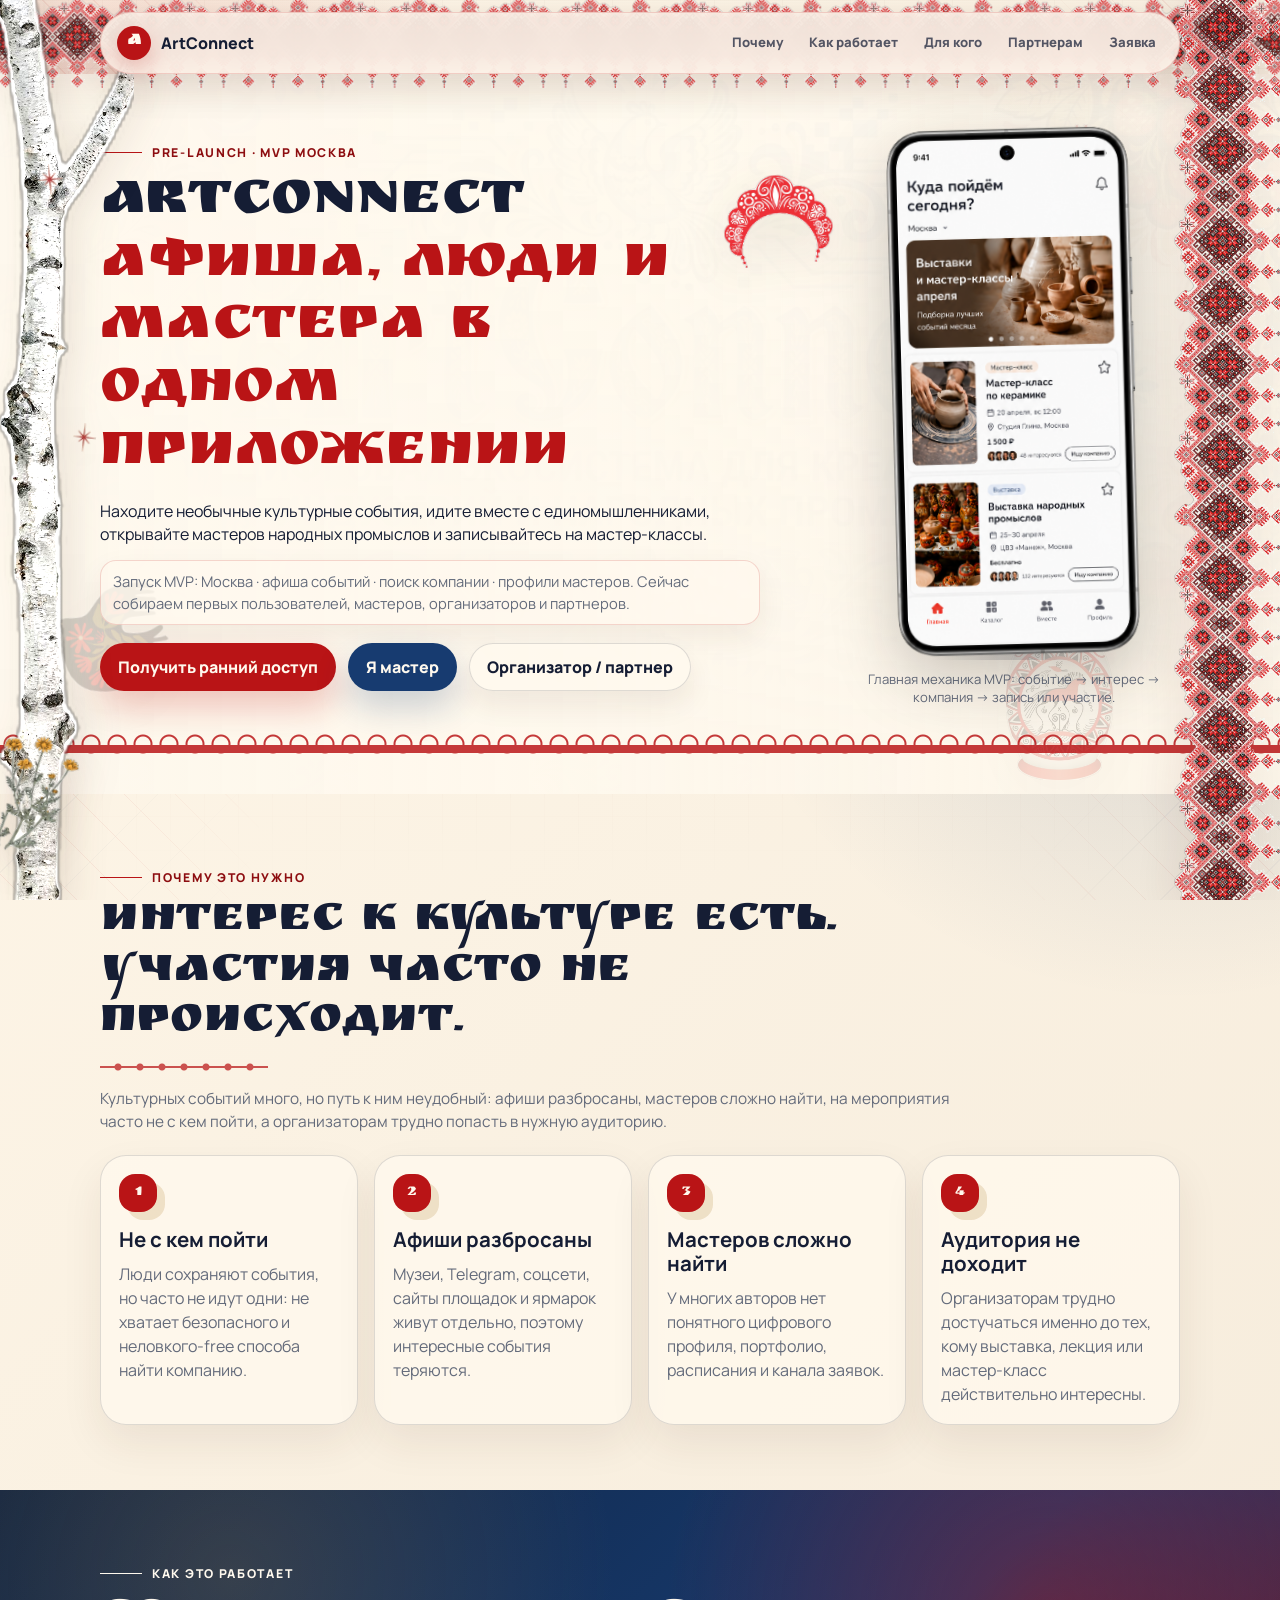
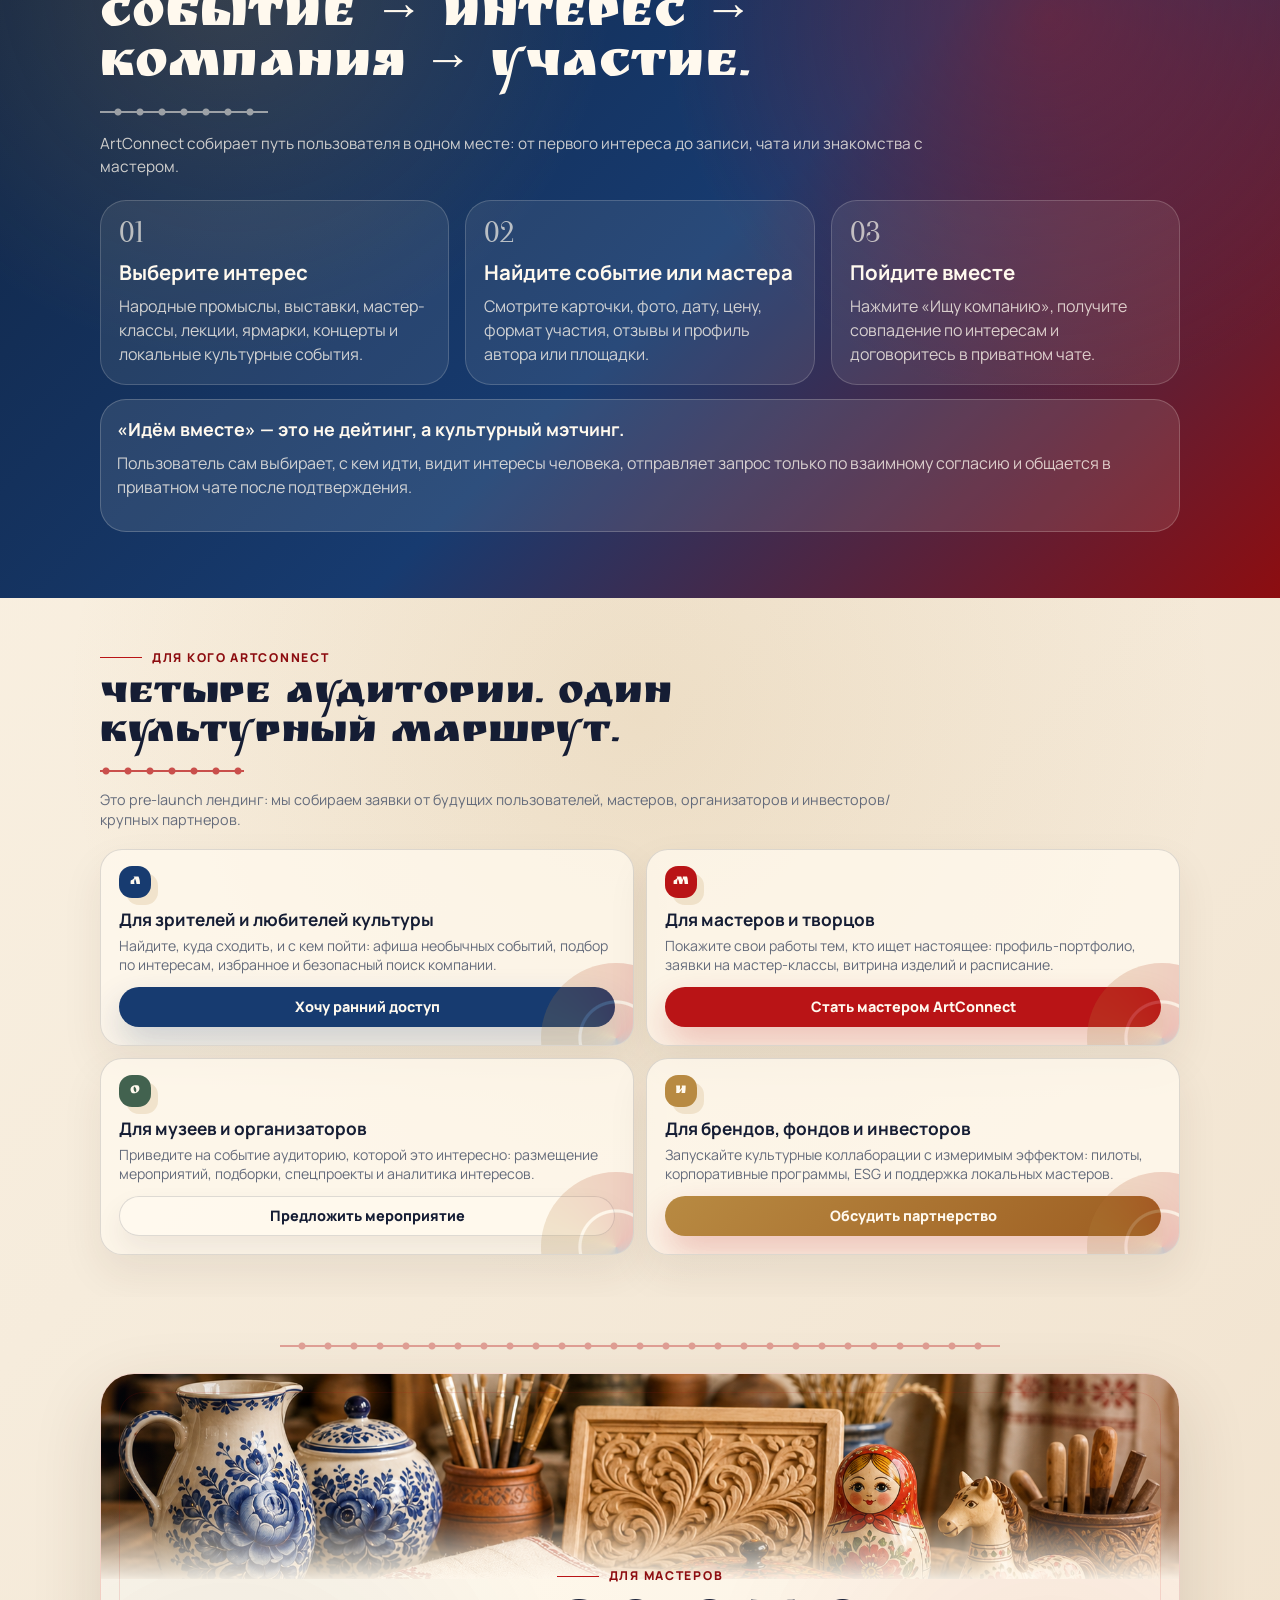
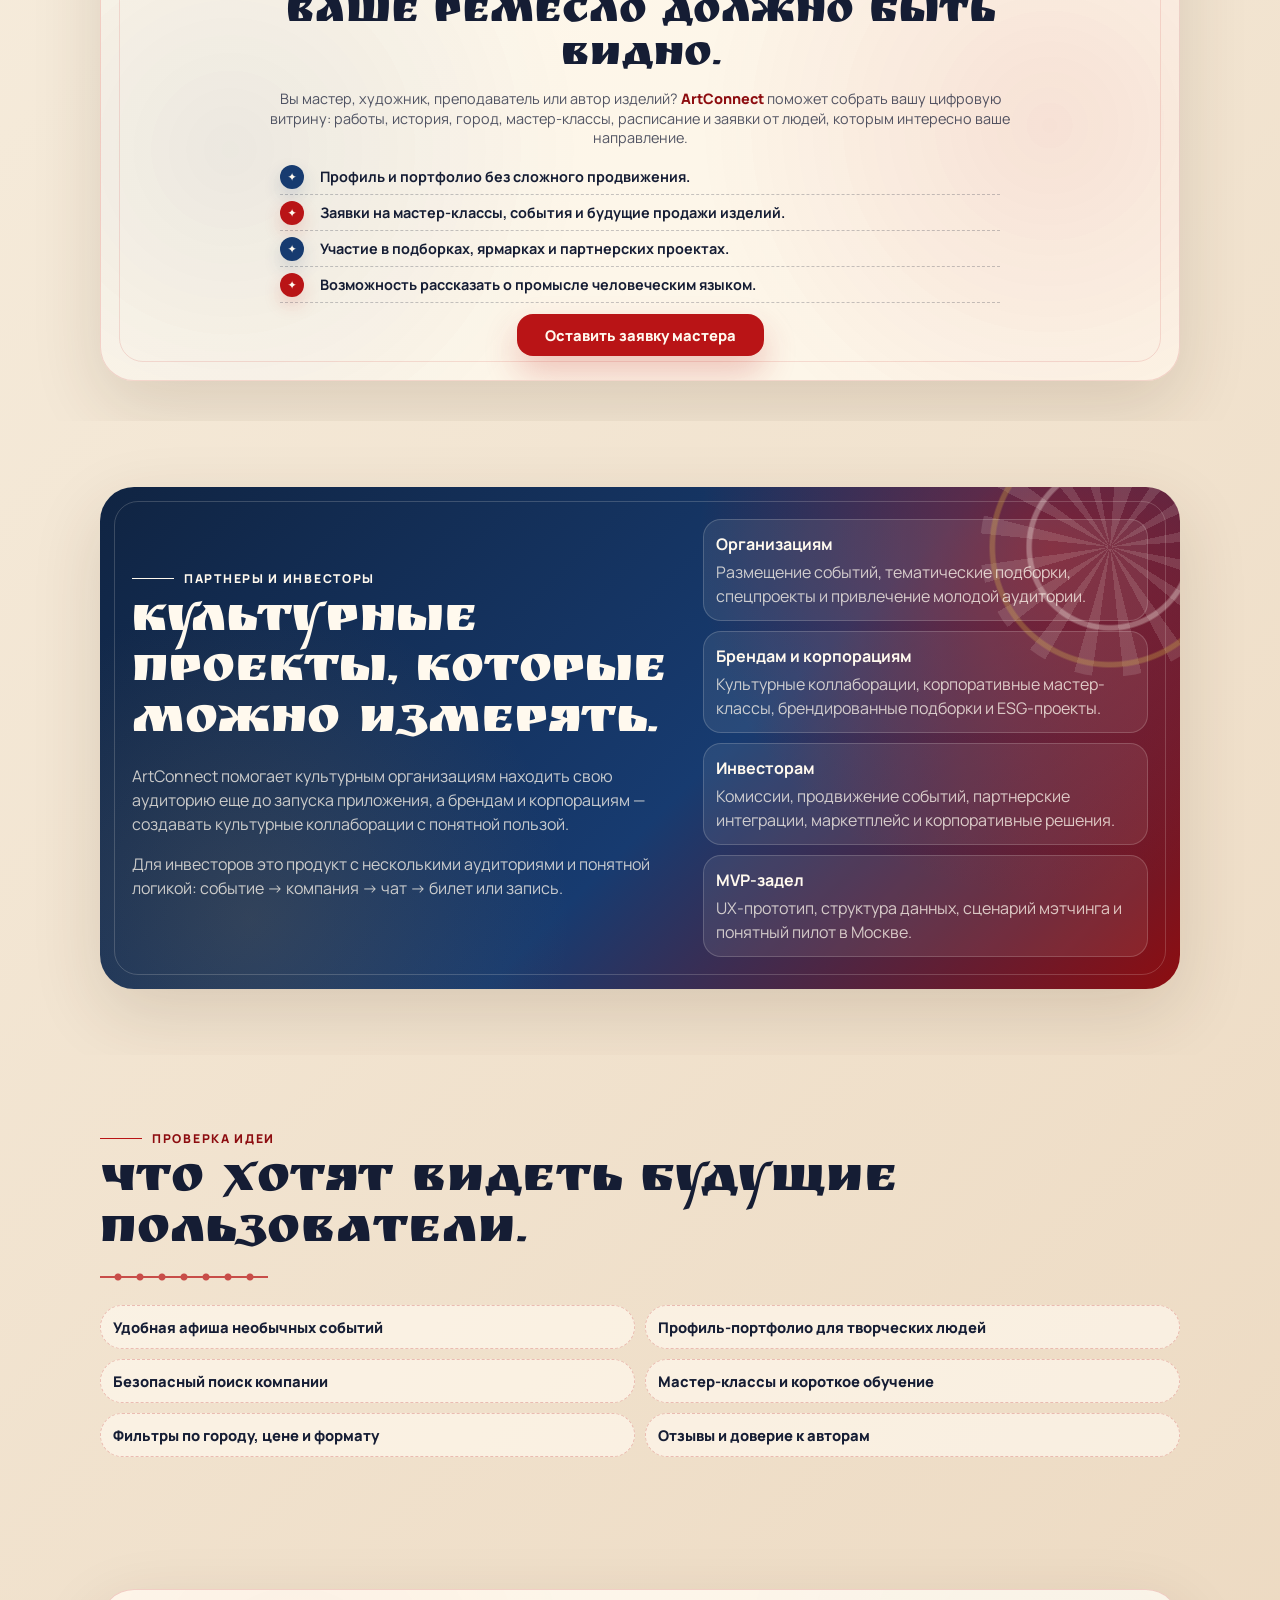
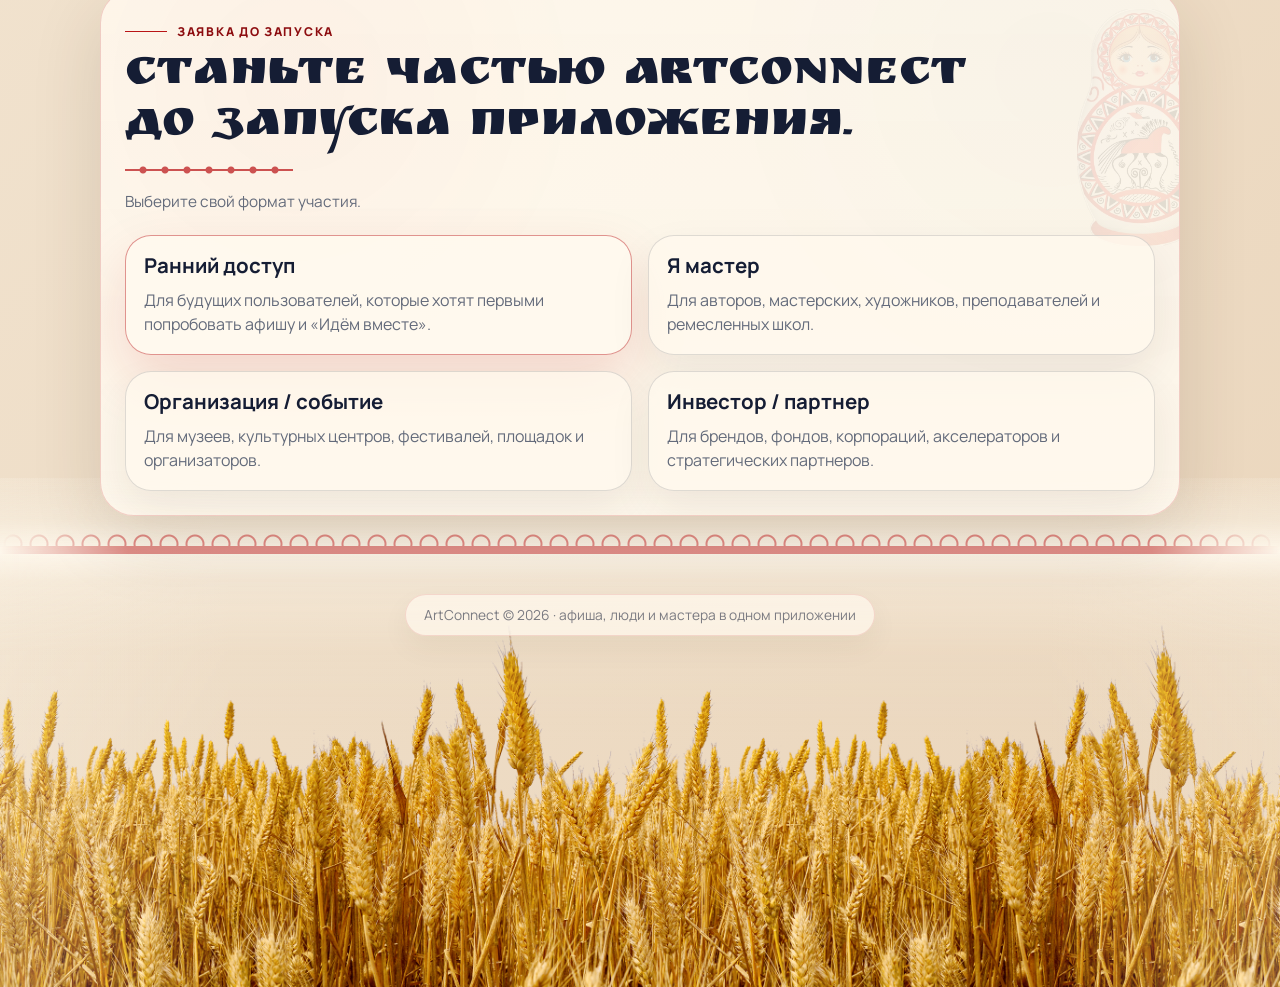
==== commit e7b26768: "Polish join footer wheat transition" ====
--- a/index.built.html
+++ b/index.built.html
@@ -19,7 +19,7 @@
       href="https://fonts.googleapis.com/css2?family=Manrope:wght@400;500;600;700;800&family=Oranienbaum&family=Ruslan+Display&display=swap"
       rel="stylesheet"
     />
-    <link rel="stylesheet" href="css/styles.css" />
+    <link rel="stylesheet" href="css/styles.css?v=join-wheat-bg-20260602" />
   </head>
 
   <body>
@@ -74,21 +74,14 @@
         партнеров.
       </p>
       <div class="actions">
-        <a class="btn" href="#join" data-choose="user"
-          >Получить ранний доступ</a
-        >
+        <a class="btn" href="#join" data-choose="user">Получить ранний доступ</a>
         <a class="btn btn--blue" href="#join" data-choose="master">Я мастер</a>
-        <a class="btn btn--light" href="#join" data-choose="org"
-          >Организатор / партнер</a
-        >
+        <a class="btn btn--light" href="#join" data-choose="org">Организатор / партнер</a>
       </div>
     </div>
 
     <div class="hero-visual reveal" data-delay="1">
-      <div
-        class="product-showcase"
-        aria-label="Прототип мобильного приложения ArtConnect"
-      >
+      <div class="product-showcase" aria-label="Прототип мобильного приложения ArtConnect">
         <div class="phone-mockup" data-tilt aria-hidden="true">
           <img class="phone-mockup__image" src="assets/media/Макет.png" alt="" />
         </div>
@@ -96,19 +89,6 @@
       <p class="visual-caption">
         Главная механика MVP: событие → интерес → компания → запись или участие.
       </p>
-    </div>
-  </div>
-
-  <div class="container">
-    <div
-      class="route-strip reveal"
-      data-delay="2"
-      aria-label="Сценарий продукта"
-    >
-      <span>Выбрали событие</span>
-      <span>Нашли компанию</span>
-      <span>Записались</span>
-      <span>Открыли мастера</span>
     </div>
   </div>
   <div class="ornament-band" aria-hidden="true"></div>
@@ -119,8 +99,9 @@
             <span class="section-kicker">Почему это нужно</span>
             <h2>Интерес к культуре есть. Участия часто не происходит.</h2>
             <p>
-              Событий много, но путь к ним распадается: афиши разбросаны,
-              мастеров сложно найти, а на мероприятия часто не с кем пойти.
+              Культурных событий много, но путь к ним неудобный: афиши разбросаны,
+              мастеров сложно найти, на мероприятия часто не с кем пойти, а организаторам
+              трудно попасть в нужную аудиторию.
             </p>
           </div>
 
@@ -128,25 +109,25 @@
             <article class="card reveal" data-tilt>
               <span class="card-icon">1</span>
               <h3>Не с кем пойти</h3>
-              <p>Есть интерес, но не хватает безопасного способа найти компанию.</p>
+              <p>Люди сохраняют события, но часто не идут одни: не хватает безопасного и неловкого-free способа найти компанию.</p>
             </article>
 
             <article class="card reveal" data-delay="1" data-tilt>
               <span class="card-icon">2</span>
               <h3>Афиши разбросаны</h3>
-              <p>Музеи, соцсети, площадки и ярмарки живут отдельно, события теряются.</p>
+              <p>Музеи, Telegram, соцсети, сайты площадок и ярмарок живут отдельно, поэтому интересные события теряются.</p>
             </article>
 
             <article class="card reveal" data-delay="2" data-tilt>
               <span class="card-icon">3</span>
               <h3>Мастеров сложно найти</h3>
-              <p>Не хватает понятного профиля, портфолио, расписания и канала заявок.</p>
+              <p>У многих авторов нет понятного цифрового профиля, портфолио, расписания и канала заявок.</p>
             </article>
 
             <article class="card reveal" data-tilt>
               <span class="card-icon">4</span>
               <h3>Аудитория не доходит</h3>
-              <p>Организаторам трудно быстро попасть в нужную аудиторию.</p>
+              <p>Организаторам трудно достучаться именно до тех, кому выставка, лекция или мастер-класс действительно интересны.</p>
             </article>
           </div>
         </div>
@@ -235,118 +216,135 @@
           </div>
         </div>
       </section>
-            <section class="section masters-section" id="masters">
-        <div class="container">
-          <div class="masters-panel reveal">
-            <figure class="masters-visual" aria-label="Горизонтальный визуал с народными промыслами">
-              <img
-                src="assets/media/masters-crafts-banner.png"
-                alt="Гжельская керамика, вышивка, деревянная резьба, матрешка и расписная шкатулка в мастерской"
-              />
-            </figure>
-
-            <div class="masters-content">
-              <span class="section-kicker">Для мастеров</span>
-              <h2>Ваше ремесло должно быть видно.</h2>
-              <p class="masters-lead">
-                Вы мастер, художник, преподаватель или автор изделий? <span>ArtConnect</span> поможет
-                собрать вашу цифровую витрину: работы, история, город, мастер-классы,
-                расписание и заявки от людей, которым интересно ваше направление.
-              </p>
-              <ul class="feature-list masters-feature-list">
-                <li>Профиль и портфолио без сложного продвижения.</li>
-                <li>Заявки на мастер-классы, события и будущие продажи изделий.</li>
-                <li>Участие в подборках, ярмарках и партнерских проектах.</li>
-                <li>Возможность рассказать о промысле человеческим языком.</li>
-              </ul>
-              <div class="actions masters-actions">
-                <a class="btn" href="#join" data-choose="master">Оставить заявку мастера</a>
-              </div>
-            </div>
-          </div>
-        </div>
-      </section>
-            <section class="section partners" id="partners">
-        <div class="container">
-          <div class="partners-panel reveal">
-            <div>
-              <span class="section-kicker">Партнеры и инвесторы</span>
-              <h2>Культурные проекты, которые можно измерять.</h2>
-              <p>
-                ArtConnect соединяет аудиторию, события, мастеров и партнеров в одном
-                маршруте: интерес → компания → чат → билет или запись.
-              </p>
-            </div>
-
-            <ul class="b2b-list" aria-label="Возможности для партнеров и инвесторов">
-              <li>
-                <strong>Организациям</strong>
-                Размещение событий, тематические подборки, спецпроекты и привлечение молодой аудитории.
-              </li>
-              <li>
-                <strong>Брендам и корпорациям</strong>
-                Культурные коллаборации, корпоративные мастер-классы, брендированные подборки и ESG-проекты.
-              </li>
-              <li>
-                <strong>Инвесторам</strong>
-                Комиссии, продвижение событий, партнерские интеграции, маркетплейс и корпоративные решения.
-              </li>
-              <li>
-                <strong>MVP-задел</strong>
-                UX-прототип, структура данных, сценарий мэтчинга и понятный пилот в Москве и Санкт-Петербурге.
-              </li>
-            </ul>
-          </div>
-        </div>
-      </section>
-
-      <section class="section join" id="join">
-        <div class="container">
-          <div class="join-panel reveal">
-            <div class="section-heading">
-              <span class="section-kicker">Заявка до запуска</span>
-              <h2>Станьте частью ArtConnect до запуска приложения.</h2>
-              <p>
-                Выберите формат участия. Каждая карточка ведет на отдельную Google Форму.
-              </p>
-            </div>
-
-            <div class="join-grid" role="list">
-              <a class="join-card is-active" href="https://forms.gle/artconnect-early-access" data-role="user" data-tilt>
-                <h3>Ранний доступ</h3>
-                <p>Для будущих пользователей, которые хотят первыми попробовать афишу и «Идём вместе».</p>
-              </a>
-
-              <a class="join-card" href="https://forms.gle/artconnect-master" data-role="master" data-tilt>
-                <h3>Я мастер</h3>
-                <p>Для авторов, мастерских, художников, преподавателей и ремесленных школ.</p>
-              </a>
-
-              <a class="join-card" href="https://forms.gle/artconnect-organization" data-role="org" data-tilt>
-                <h3>Организация / событие</h3>
-                <p>Для музеев, культурных центров, фестивалей, площадок и организаторов.</p>
-              </a>
-
-              <a class="join-card" href="https://forms.gle/artconnect-investor" data-role="investor" data-tilt>
-                <h3>Инвестор / партнер</h3>
-                <p>Для брендов, фондов, корпораций, акселераторов и стратегических партнеров.</p>
-              </a>
-            </div>
-          </div>
-        </div>
-      </section>
+      <section class="section masters-section" id="masters">
+  <div class="container">
+    <div class="masters-panel reveal">
+      <figure class="masters-visual" aria-label="Горизонтальный визуал с народными промыслами">
+        <img src="assets/media/masters-crafts-banner.png"
+          alt="Гжельская керамика, вышивка, деревянная резьба, матрешка и расписная шкатулка в мастерской" />
+      </figure>
+
+      <div class="masters-content">
+        <span class="section-kicker">Для мастеров</span>
+        <h2>Ваше ремесло должно быть видно.</h2>
+        <p class="masters-lead">
+          Вы мастер, художник, преподаватель или автор изделий? <span>ArtConnect</span> поможет
+          собрать вашу цифровую витрину: работы, история, город, мастер-классы,
+          расписание и заявки от людей, которым интересно ваше направление.
+        </p>
+        <ul class="feature-list masters-feature-list">
+          <li>Профиль и портфолио без сложного продвижения.</li>
+          <li>Заявки на мастер-классы, события и будущие продажи изделий.</li>
+          <li>Участие в подборках, ярмарках и партнерских проектах.</li>
+          <li>Возможность рассказать о промысле человеческим языком.</li>
+        </ul>
+        <div class="actions masters-actions">
+          <a class="btn" href="#join" data-choose="master">Оставить заявку мастера</a>
+        </div>
+      </div>
+    </div>
+  </div>
+</section>
+      <section class="section partners" id="partners">
+  <div class="container">
+    <div class="partners-panel reveal">
+      <div>
+        <span class="section-kicker">Партнеры и инвесторы</span>
+        <h2>Культурные проекты, которые можно измерять.</h2>
+        <p>
+          ArtConnect помогает культурным организациям находить свою аудиторию еще
+          до запуска приложения, а брендам и корпорациям — создавать культурные
+          коллаборации с понятной пользой.
+        </p>
+        <p>
+          Для инвесторов это продукт с несколькими аудиториями и понятной логикой:
+          событие → компания → чат → билет или запись.
+        </p>
+      </div>
+
+      <ul class="b2b-list" aria-label="Возможности для партнеров и инвесторов">
+        <li>
+          <strong>Организациям</strong>
+          Размещение событий, тематические подборки, спецпроекты и привлечение молодой аудитории.
+        </li>
+        <li>
+          <strong>Брендам и корпорациям</strong>
+          Культурные коллаборации, корпоративные мастер-классы, брендированные подборки и ESG-проекты.
+        </li>
+        <li>
+          <strong>Инвесторам</strong>
+          Комиссии, продвижение событий, партнерские интеграции, маркетплейс и корпоративные решения.
+        </li>
+        <li>
+          <strong>MVP-задел</strong>
+          UX-прототип, структура данных, сценарий мэтчинга и понятный пилот в Москве.
+        </li>
+      </ul>
+    </div>
+  </div>
+</section>
+
+<section class="section" id="proof">
+  <div class="container">
+    <div class="section-heading reveal">
+      <span class="section-kicker">Проверка идеи</span>
+      <h2>Что хотят видеть будущие пользователи.</h2>
+    </div>
+
+    <ul class="chips-list reveal" aria-label="Ожидания пользователей">
+      <li>Удобная афиша необычных событий</li>
+      <li>Профиль-портфолио для творческих людей</li>
+      <li>Безопасный поиск компании</li>
+      <li>Мастер-классы и короткое обучение</li>
+      <li>Фильтры по городу, цене и формату</li>
+      <li>Отзывы и доверие к авторам</li>
+    </ul>
+  </div>
+</section>
+
+<section class="section join" id="join">
+  <div class="container">
+    <div class="join-panel reveal">
+      <div class="section-heading">
+        <span class="section-kicker">Заявка до запуска</span>
+        <h2>Станьте частью ArtConnect до запуска приложения.</h2>
+        <p>
+          Выберите свой формат участия.
+        </p>
+      </div>
+
+      <div class="join-grid" role="list">
+        <a class="join-card is-active" href="https://forms.yandex.com/u/6a1d64ec6d2d73e60ba7fea0/" target="_blank" rel="noopener noreferrer" data-role="user"
+          data-tilt>
+          <h3>Ранний доступ</h3>
+          <p>Для будущих пользователей, которые хотят первыми попробовать афишу и «Идём вместе».</p>
+        </a>
+
+        <a class="join-card" href="https://forms.yandex.com/u/6a1d64ec6d2d73e60ba7fea0/" target="_blank" rel="noopener noreferrer" data-role="master" data-tilt>
+          <h3>Я мастер</h3>
+          <p>Для авторов, мастерских, художников, преподавателей и ремесленных школ.</p>
+        </a>
+
+        <a class="join-card" href="https://forms.yandex.com/u/6a1d64ec6d2d73e60ba7fea0/" target="_blank" rel="noopener noreferrer" data-role="org" data-tilt>
+          <h3>Организация / событие</h3>
+          <p>Для музеев, культурных центров, фестивалей, площадок и организаторов.</p>
+        </a>
+
+        <a class="join-card" href="https://forms.yandex.com/u/6a1d64ec6d2d73e60ba7fea0/" target="_blank" rel="noopener noreferrer" data-role="investor" data-tilt>
+          <h3>Инвестор / партнер</h3>
+          <p>Для брендов, фондов, корпораций, акселераторов и стратегических партнеров.</p>
+        </a>
+      </div>
+    </div>
+  </div>
+  <div class="ornament-band join-transition-band" aria-hidden="true"></div>
+</section>
     </main>
 
         <footer class="footer">
       <div class="container">ArtConnect © 2026 · афиша, люди и мастера в одном приложении</div>
     </footer>
 
-    <div class="wheat-field" aria-hidden="true">
-      <span class="wheat-field__layer wheat-field__layer--back"></span>
-      <span class="wheat-field__layer wheat-field__layer--middle"></span>
-      <span class="wheat-field__layer wheat-field__layer--front"></span>
-    </div>
-
-    <script src="js/main.js"></script>
+    <script src="js/main.js?v=join-wheat-bg-20260602"></script>
   </body>
 </html>
--- a/css/styles.css
+++ b/css/styles.css
@@ -15,7 +15,7 @@
   --shadow: 0 24px 70px rgba(64, 43, 22, 0.14);
   --radius-xl: 34px;
   --radius-lg: 26px;
-  --container: min(1140px, calc(100% - 32px));
+  --container: min(1080px, calc(100% - 32px));
 }
 
 * {
@@ -24,6 +24,7 @@
 
 html {
   scroll-behavior: smooth;
+  scroll-padding-top: 78px;
 }
 
 body {
@@ -37,7 +38,7 @@
     radial-gradient(circle at 50% 40%, rgba(184, 138, 66, 0.15), transparent 36rem),
     linear-gradient(135deg, #fff7e9 0%, var(--paper) 42%, #ead5bb 100%);
   font-family: "Manrope", system-ui, sans-serif;
-  line-height: 1.65;
+  line-height: 1.5;
   overflow-x: hidden;
 }
 
@@ -91,24 +92,24 @@
 h2 {
   font-family: "Ruslan Display", "Oranienbaum", Georgia, serif;
   font-weight: 400;
-  line-height: 1.05;
+  line-height: 1.02;
   letter-spacing: 0;
 }
 
 h1 {
-  max-width: 760px;
-  margin-bottom: 16px;
-  font-size: clamp(2.35rem, 8.6vw, 5.25rem);
+  max-width: 700px;
+  margin-bottom: 14px;
+  font-size: 3.05rem;
 }
 
 h2 {
   margin-bottom: 14px;
-  font-size: clamp(2rem, 6.6vw, 4.15rem);
+  font-size: 2.55rem;
 }
 
 h3 {
-  margin-bottom: 12px;
-  font-size: clamp(1.18rem, 3.2vw, 1.62rem);
+  margin-bottom: 10px;
+  font-size: 1.22rem;
   line-height: 1.16;
   letter-spacing: 0;
 }
@@ -123,7 +124,6 @@
 }
 
 main,
-.wheat-field,
 .footer {
   position: relative;
   z-index: 1;
@@ -296,7 +296,7 @@
   position: relative;
   isolation: isolate;
   overflow: hidden;
-  padding: 58px 0;
+  padding: 56px 0;
 }
 
 .section > .container {
@@ -313,8 +313,8 @@
   content: "";
   display: block;
   width: min(168px, 42vw);
-  height: 16px;
-  margin-top: 18px;
+  height: 12px;
+  margin-top: 12px;
   background:
     radial-gradient(circle, var(--red) 0 3px, transparent 4px) 50% 50% / 22px 16px repeat-x,
     linear-gradient(var(--red), var(--red)) center / 100% 2px no-repeat;
@@ -323,7 +323,7 @@
 
 .section-heading p {
   margin-bottom: 0;
-  font-size: 0.98rem;
+  font-size: 0.96rem;
 }
 
 .kicker,
@@ -331,7 +331,7 @@
   display: inline-flex;
   align-items: center;
   gap: 10px;
-  margin-bottom: 15px;
+  margin-bottom: 10px;
   color: var(--red-dark);
   font-size: 0.76rem;
   font-weight: 900;
@@ -350,7 +350,7 @@
 .hero {
   position: relative;
   isolation: isolate;
-  padding: 50px 0 30px;
+  padding: 42px 0 26px;
   overflow: hidden;
 }
 
@@ -433,8 +433,7 @@
   position: relative;
   z-index: 1;
   display: grid;
-  grid-template-columns: 1fr;
-  gap: 28px;
+  gap: 24px;
   align-items: center;
 }
 
@@ -454,23 +453,25 @@
 }
 
 .hero-copy {
-  max-width: 690px;
-  margin-bottom: 18px;
+  max-width: 650px;
+  margin-bottom: 14px;
   color: var(--ink);
-  font-size: clamp(1rem, 2.2vw, 1.14rem);
-  line-height: 1.52;
+  font-size: 1rem;
+  line-height: 1.45;
 }
 
 .launch-note {
   display: inline-flex;
-  max-width: 720px;
+  max-width: 660px;
   margin: 0 0 18px;
-  padding: 12px 14px;
+  padding: 10px 12px;
   border: 1px solid rgba(185, 20, 22, 0.16);
-  border-radius: 18px;
+  border-radius: 16px;
   color: var(--muted);
   background: rgba(255, 249, 238, 0.74);
   box-shadow: 0 12px 30px rgba(64, 43, 22, 0.07);
+  font-size: 0.92rem;
+  line-height: 1.45;
 }
 
 .actions {
@@ -485,8 +486,8 @@
   display: inline-flex;
   align-items: center;
   justify-content: center;
-  min-height: 52px;
-  padding: 15px 21px;
+  min-height: 46px;
+  padding: 12px 18px;
   overflow: hidden;
   border: 0;
   border-radius: 999px;
@@ -537,7 +538,7 @@
   position: relative;
   z-index: 1;
   display: grid;
-  gap: 16px;
+  gap: 10px;
   justify-items: center;
 }
 
@@ -546,7 +547,7 @@
   display: flex;
   justify-content: center;
   width: 100%;
-  padding: 14px 0 10px;
+  padding: 8px 0 6px;
   overflow: visible;
   background:
     radial-gradient(ellipse at 50% 92%, rgba(21, 29, 52, 0.18), transparent 36%),
@@ -557,18 +558,18 @@
   --tilt-x: 0deg;
   --tilt-y: 0deg;
   position: relative;
-  width: min(306px, 100%);
+  width: min(230px, 100%);
   aspect-ratio: 592 / 1276;
   border: 0;
   background: transparent;
-  filter: drop-shadow(0 30px 42px rgba(13, 11, 9, 0.26));
+  filter: drop-shadow(0 22px 32px rgba(13, 11, 9, 0.22));
   transform: perspective(900px) rotate(-1.5deg) rotateX(var(--tilt-x)) rotateY(var(--tilt-y));
   transition: transform 320ms ease, filter 320ms ease;
 }
 
 .product-showcase:hover .phone-mockup {
   transform: perspective(900px) rotate(-0.8deg) translateY(-4px) rotateX(var(--tilt-x)) rotateY(var(--tilt-y));
-  filter: drop-shadow(0 34px 52px rgba(13, 11, 9, 0.32));
+  filter: drop-shadow(0 26px 40px rgba(13, 11, 9, 0.28));
 }
 
 .phone-mockup::before {
@@ -590,8 +591,7 @@
 .phone-screen {
   position: relative;
   overflow: hidden;
-  height: 100%;
-  min-height: 0;
+  min-height: 570px;
   border-radius: 32px;
   background: #fff;
 }
@@ -649,13 +649,13 @@
 
 .app-content {
   display: grid;
-  gap: 10px;
-  padding: 12px;
+  gap: 12px;
+  padding: 14px;
 }
 
 .app-hero-card {
-  min-height: 112px;
-  padding: 15px;
+  min-height: 126px;
+  padding: 17px;
   border-radius: 18px;
   color: #fff;
   background:
@@ -692,9 +692,9 @@
 
 .event-card {
   display: grid;
-  grid-template-columns: 70px 1fr;
-  gap: 9px;
-  padding: 9px;
+  grid-template-columns: 78px 1fr;
+  gap: 10px;
+  padding: 10px;
   border: 1px solid #eceef1;
   border-radius: 18px;
   background: #fff;
@@ -708,7 +708,7 @@
 }
 
 .event-thumb {
-  min-height: 70px;
+  min-height: 78px;
   border-radius: 12px;
   background:
     linear-gradient(rgba(23, 59, 112, 0.12), rgba(185, 20, 22, 0.08)),
@@ -766,7 +766,7 @@
   display: grid;
   grid-template-columns: repeat(4, 1fr);
   gap: 4px;
-  padding: 8px 10px 10px;
+  padding: 10px 10px 13px;
   border-top: 1px solid #eceef1;
   background: rgba(255, 255, 255, 0.94);
 }
@@ -794,28 +794,29 @@
 }
 
 .visual-caption {
-  max-width: 360px;
+  max-width: 320px;
   margin: 0;
   color: var(--muted);
-  font-size: 0.84rem;
+  font-size: 0.82rem;
+  line-height: 1.4;
   text-align: center;
 }
 
 .ornament-band {
-  height: 18px;
-  margin: 14px 0 0;
+  height: 38px;
+  margin: 24px 0 0;
   background:
     radial-gradient(circle at 13px 14px, transparent 0 7px, var(--red) 8px 9px, transparent 10px) 0 0 / 26px 26px repeat-x,
     radial-gradient(circle at 13px 38px, transparent 0 7px, var(--red) 8px 9px, transparent 10px) 0 0 / 26px 26px repeat-x,
     linear-gradient(var(--red), var(--red)) center / 100% 8px no-repeat;
-  opacity: 0.38;
+  opacity: 0.84;
   animation: ornament-slide 22s linear infinite;
 }
 
 .route-strip {
   display: grid;
-  gap: 12px;
-  padding: 14px;
+  gap: 10px;
+  padding: 12px;
   border: 1px solid rgba(185, 20, 22, 0.16);
   border-radius: var(--radius-lg);
   background: rgba(255, 249, 238, 0.76);
@@ -826,29 +827,18 @@
   display: inline-flex;
   align-items: center;
   justify-content: center;
-  gap: 8px;
-  min-height: 42px;
+  min-height: 38px;
   padding: 8px 12px;
   border-radius: 999px;
   color: var(--ink);
   background: rgba(255, 255, 255, 0.58);
-  font-size: 0.82rem;
   font-weight: 900;
-}
-
-.route-strip span::before {
-  content: "";
-  flex: 0 0 auto;
-  width: 9px;
-  height: 9px;
-  border-radius: 50%;
-  background: var(--red);
-  box-shadow: 0 0 0 4px rgba(185, 20, 22, 0.1), 10px 0 0 -3px var(--gold);
 }
 
 .cards-grid,
 .audience-grid,
 .steps-grid,
+.proof-grid,
 .join-grid {
   display: grid;
   gap: 16px;
@@ -857,11 +847,12 @@
 .card,
 .audience-card,
 .step-card,
-.join-card {
+.join-card,
+.proof-card {
   --tilt-x: 0deg;
   --tilt-y: 0deg;
   position: relative;
-  padding: 20px;
+  padding: 18px;
   overflow: hidden;
   border: 1px solid var(--line);
   border-radius: var(--radius-lg);
@@ -873,7 +864,8 @@
 
 .card:hover,
 .audience-card:hover,
-.join-card:hover {
+.join-card:hover,
+.proof-card:hover {
   transform: perspective(900px) translateY(-6px) rotateX(var(--tilt-x)) rotateY(var(--tilt-y));
   border-color: rgba(185, 20, 22, 0.3);
   box-shadow: 0 26px 58px rgba(64, 43, 22, 0.13);
@@ -882,28 +874,30 @@
 .card h3,
 .audience-card h3,
 .step-card h3,
-.join-card h3 {
+.join-card h3,
+.proof-card h3 {
   color: var(--ink);
 }
 
 .card p,
 .audience-card p,
 .step-card p,
-.join-card p {
+.join-card p,
+.proof-card p {
   margin-bottom: 0;
 }
 
 .card-icon {
   display: inline-grid;
-  width: 46px;
-  height: 46px;
-  margin-bottom: 28px;
+  width: 38px;
+  height: 38px;
+  margin-bottom: 16px;
   place-items: center;
   border-radius: 16px;
   color: var(--paper-light);
   background: var(--red);
   font-family: "Ruslan Display", Georgia, serif;
-  font-size: 1.3rem;
+  font-size: 1.08rem;
   box-shadow: 8px 8px 0 rgba(184, 138, 66, 0.22);
 }
 
@@ -950,16 +944,16 @@
 
 .step-number {
   display: block;
-  margin-bottom: 20px;
+  margin-bottom: 12px;
   color: rgba(255, 249, 238, 0.68);
   font-family: "Oranienbaum", Georgia, serif;
-  font-size: 2.4rem;
+  font-size: 1.85rem;
   line-height: 1;
 }
 
 .safety-note {
-  margin-top: 18px;
-  padding: 22px;
+  margin-top: 14px;
+  padding: 16px;
   border: 1px solid rgba(255, 249, 238, 0.2);
   border-radius: var(--radius-lg);
   background: rgba(255, 249, 238, 0.1);
@@ -1010,6 +1004,100 @@
   background: var(--gold);
 }
 
+#audiences {
+  padding-block: 42px;
+}
+
+#audiences .section-heading {
+  max-width: 820px;
+  margin-bottom: 18px;
+}
+
+#audiences .section-heading h2 {
+  max-width: 760px;
+  font-size: 2.42rem;
+  line-height: 1.02;
+}
+
+#audiences .section-heading h2::after {
+  width: 144px;
+  height: 10px;
+  margin-top: 10px;
+}
+
+#audiences .section-heading p {
+  max-width: 820px;
+  font-size: 0.9rem;
+  line-height: 1.42;
+}
+
+#audiences .audience-grid {
+  gap: 12px;
+}
+
+#audiences .audience-card {
+  display: flex;
+  min-height: 0;
+  padding: 16px 18px 18px;
+  flex-direction: column;
+  border-radius: 22px;
+}
+
+#audiences .audience-card::after {
+  right: -58px;
+  bottom: -68px;
+  width: 150px;
+  height: 150px;
+  opacity: 0.2;
+}
+
+#audiences .audience-card .card-icon {
+  width: 32px;
+  height: 32px;
+  margin-bottom: 12px;
+  border-radius: 13px;
+  font-size: 0.96rem;
+  box-shadow: 7px 7px 0 rgba(184, 138, 66, 0.18);
+}
+
+#audiences .audience-card h3 {
+  margin-bottom: 8px;
+  font-size: 1.08rem;
+  line-height: 1.12;
+}
+
+#audiences .audience-card p {
+  font-size: 0.88rem;
+  line-height: 1.34;
+}
+
+#audiences .audience-card .btn {
+  min-height: 40px;
+  margin-top: 12px;
+  padding: 9px 16px;
+  font-size: 0.9rem;
+}
+
+.masters-section {
+  margin-top: 18px;
+  padding-top: 84px;
+}
+
+.masters-section::before {
+  content: "";
+  position: absolute;
+  top: 22px;
+  left: 50%;
+  width: min(720px, calc(100% - 64px));
+  height: 18px;
+  pointer-events: none;
+  background:
+    radial-gradient(circle, var(--red) 0 3px, transparent 4px) 50% 50% / 26px 18px repeat-x,
+    linear-gradient(var(--red), var(--red)) center / 100% 2px no-repeat;
+  opacity: 0.34;
+  transform: translateX(-50%);
+}
+
 .feature-list,
 .chips-list,
 .b2b-list {
@@ -1056,11 +1144,16 @@
   pointer-events: none;
 }
 
+#masters {
+  padding-block: 58px 40px;
+}
+
 .masters-visual {
   position: relative;
   z-index: 0;
   width: 100%;
-  min-height: clamp(220px, 32vw, 390px);
+  height: 205px;
+  min-height: 0;
   margin: 0;
   overflow: hidden;
   background: #e7d8c1;
@@ -1070,7 +1163,7 @@
   display: block;
   width: 100%;
   height: 100%;
-  min-height: inherit;
+  min-height: 0;
   object-fit: cover;
 }
 
@@ -1088,10 +1181,10 @@
   position: relative;
   z-index: 2;
   display: grid;
-  gap: 14px;
-  max-width: 920px;
-  margin: -24px auto 0;
-  padding: 0 clamp(20px, 4vw, 50px) clamp(24px, 4vw, 42px);
+  gap: 9px;
+  max-width: 860px;
+  margin: -12px auto 0;
+  padding: 0 38px 24px;
   text-align: center;
 }
 
@@ -1103,15 +1196,17 @@
 .masters-content h2 {
   margin-bottom: 0;
   color: var(--ink);
-  font-size: clamp(2.1rem, 5.4vw, 4.2rem);
+  font-size: 2.62rem;
+  line-height: 1.02;
   letter-spacing: 0;
 }
 
 .masters-lead {
-  max-width: 790px;
+  max-width: 740px;
   margin: 0 auto;
   color: rgba(21, 29, 52, 0.74);
-  font-size: clamp(0.96rem, 1.7vw, 1.06rem);
+  font-size: 0.9rem;
+  line-height: 1.38;
 }
 
 .masters-lead span {
@@ -1120,29 +1215,31 @@
 }
 
 .masters-feature-list {
-  width: min(780px, 100%);
+  width: min(720px, 100%);
   gap: 0;
-  margin: 4px auto 0;
+  margin: 2px auto 0;
   text-align: left;
 }
 
 .masters-feature-list li {
   display: grid;
-  grid-template-columns: 44px minmax(0, 1fr);
-  gap: 16px;
+  grid-template-columns: 30px minmax(0, 1fr);
+  gap: 10px;
   align-items: center;
-  min-height: 58px;
-  padding: 11px 0;
+  min-height: 36px;
+  padding: 5px 0;
   border-bottom: 1px dashed rgba(21, 29, 52, 0.24);
   color: var(--ink);
+  font-size: 0.9rem;
   font-weight: 700;
+  line-height: 1.28;
 }
 
 .masters-feature-list li::before {
   position: static;
   display: grid;
-  width: 38px;
-  height: 38px;
+  width: 24px;
+  height: 24px;
   padding-left: 0;
   place-items: center;
   border-radius: 50%;
@@ -1150,7 +1247,7 @@
   background: var(--blue);
   box-shadow: 0 8px 18px rgba(23, 59, 112, 0.18);
   content: "✦";
-  font-size: 0.86rem;
+  font-size: 0.72rem;
   line-height: 1;
 }
 
@@ -1161,14 +1258,14 @@
 
 .masters-actions {
   justify-content: center;
-  margin-top: 10px;
+  margin-top: 2px;
 }
 
 .masters-actions .btn {
-  min-height: 56px;
-  padding: 15px clamp(24px, 4vw, 38px);
-  border-radius: 20px;
-  font-size: clamp(1rem, 2.5vw, 1.18rem);
+  min-height: 42px;
+  padding: 10px 28px;
+  border-radius: 16px;
+  font-size: 0.92rem;
 }
 
 .partners {
@@ -1178,7 +1275,7 @@
 .partners-panel {
   position: relative;
   display: grid;
-  gap: 24px;
+  gap: 18px;
   padding: 24px;
   overflow: hidden;
   border-radius: var(--radius-xl);
@@ -1234,7 +1331,7 @@
 }
 
 .b2b-list li {
-  padding: 13px 14px;
+  padding: 12px;
   border: 1px solid rgba(255, 249, 238, 0.18);
   border-radius: 18px;
   background: rgba(255, 249, 238, 0.08);
@@ -1258,7 +1355,7 @@
 }
 
 .chips-list li {
-  padding: 13px 14px;
+  padding: 10px 12px;
   border: 1px dashed rgba(185, 20, 22, 0.24);
   border-radius: 999px;
   color: var(--ink);
@@ -1267,8 +1364,47 @@
   font-weight: 800;
 }
 
-.join {
-  padding-bottom: 18px;
+.section.join {
+  --join-wheat-height: clamp(300px, 34vw, 540px);
+  padding-bottom: calc(36px + var(--join-wheat-height));
+}
+
+.section.join::before,
+.section.join::after {
+  content: "";
+  position: absolute;
+  right: 0;
+  bottom: 0;
+  left: 0;
+  height: var(--join-wheat-height);
+  pointer-events: none;
+}
+
+.section.join::before {
+  z-index: -2;
+  background: url("../assets/media/Пшеница.png") center bottom / auto 100% repeat-x;
+  filter: saturate(1.04) contrast(1.02);
+}
+
+.section.join::after {
+  z-index: -1;
+  height: calc(var(--join-wheat-height) + 74px);
+  background:
+    linear-gradient(180deg, rgba(246, 236, 220, 0) 0, rgba(246, 236, 220, 0.58) 42px, rgba(255, 249, 238, 0.9) 74px, rgba(255, 249, 238, 0.36) 20%, rgba(255, 249, 238, 0.05) 34%, transparent 52%),
+    linear-gradient(90deg, rgba(255, 249, 238, 0.22), transparent 18% 82%, rgba(255, 249, 238, 0.18));
+}
+
+.join-transition-band {
+  position: absolute;
+  right: 0;
+  bottom: calc(var(--join-wheat-height) - 18px);
+  left: 0;
+  z-index: 2;
+  height: 40px;
+  margin: 0;
+  opacity: 0.46;
+  mask-image: linear-gradient(90deg, transparent 0, #000 10%, #000 90%, transparent 100%);
+  pointer-events: none;
 }
 
 .join-panel {
@@ -1315,72 +1451,30 @@
 }
 
 .footer {
-  position: relative;
-  padding: 18px 0 8px;
+  --join-wheat-height: clamp(300px, 34vw, 540px);
+  position: relative;
+  z-index: 2;
+  min-height: var(--join-wheat-height);
+  margin-top: calc(var(--join-wheat-height) * -1);
+  padding: 42px 0 0;
   color: rgba(21, 29, 52, 0.56);
-  background:
-    linear-gradient(180deg, rgba(255, 249, 238, 0.14), rgba(255, 249, 238, 0.74));
+  background: transparent;
   font-size: 0.86rem;
   text-align: center;
 }
 
-.wheat-field {
-  position: relative;
-  height: clamp(220px, 22vw, 320px);
-  margin-top: 0;
-  overflow: hidden;
-  pointer-events: none;
-  background:
-    linear-gradient(180deg, rgba(255, 249, 238, 0), rgba(255, 249, 238, 0.2) 34%, rgba(234, 213, 186, 0.34));
-}
-
-.wheat-field__layer {
-  position: absolute;
-  right: -8vw;
-  left: -8vw;
-  height: 100%;
-  background-image: url("../assets/media/image-Photoroom (36).png");
-  background-repeat: repeat-x;
-  background-position: left bottom;
-  background-size: auto 100%;
-  filter: drop-shadow(0 -10px 16px rgba(184, 138, 66, 0.08));
-}
-
-.wheat-field__layer--back {
-  bottom: 48px;
-  z-index: 1;
-  height: 70%;
-  opacity: 0.45;
-  background-position: 260px bottom;
-}
-
-.wheat-field__layer--middle {
-  bottom: 16px;
-  z-index: 2;
-  height: 82%;
-  opacity: 0.72;
-  background-position: 120px bottom;
-}
-
-.wheat-field__layer--front {
-  bottom: 0;
-  z-index: 3;
-  height: 92%;
-  opacity: 0.96;
-  background-position: left bottom;
-}
-
-.wheat-field::before {
-  display: none;
-}
-
-.wheat-field::after {
-  content: "";
-  position: absolute;
-  inset: auto 0 0;
-  z-index: 5;
-  height: 34px;
-  background: linear-gradient(180deg, transparent, rgba(246, 236, 220, 0.42));
+.footer .container {
+  display: inline-flex;
+  width: auto;
+  max-width: min(620px, calc(100% - 32px));
+  min-height: 42px;
+  padding: 10px 18px;
+  align-items: center;
+  justify-content: center;
+  border: 1px solid rgba(185, 20, 22, 0.12);
+  border-radius: 999px;
+  background: rgba(255, 249, 238, 0.72);
+  box-shadow: 0 12px 28px rgba(64, 43, 22, 0.06);
 }
 
 .reveal {
@@ -1404,13 +1498,15 @@
 
 .card.reveal.is-visible,
 .audience-card.reveal.is-visible,
-.join-card.reveal.is-visible {
+.join-card.reveal.is-visible,
+.proof-card.reveal.is-visible {
   transform: perspective(900px) rotateX(var(--tilt-x)) rotateY(var(--tilt-y));
 }
 
 .card.reveal.is-visible:hover,
 .audience-card.reveal.is-visible:hover,
-.join-card.reveal.is-visible:hover {
+.join-card.reveal.is-visible:hover,
+.proof-card.reveal.is-visible:hover {
   transform: perspective(900px) translateY(-6px) rotateX(var(--tilt-x)) rotateY(var(--tilt-y));
 }
 
@@ -1465,7 +1561,7 @@
 
 @media (min-width: 768px) {
   :root {
-    --container: min(1140px, calc(100% - 56px));
+    --container: min(1080px, calc(100% - 56px));
   }
 
   .nav-links {
@@ -1473,16 +1569,29 @@
   }
 
   .section {
-    padding: 68px 0;
+    padding: 66px 0;
   }
 
   .hero {
-    padding-top: 56px;
+    padding-top: 46px;
+  }
+
+  .hero-grid {
+    grid-template-columns: minmax(0, 1fr) minmax(250px, 0.52fr);
+    gap: 42px;
   }
 
   h1 {
     max-width: 650px;
-    font-size: clamp(2.75rem, 4.8vw, 3.8rem);
+    font-size: 3.55rem;
+  }
+
+  h2 {
+    font-size: 3.1rem;
+  }
+
+  h3 {
+    font-size: 1.28rem;
   }
 
   .route-strip {
@@ -1493,7 +1602,8 @@
     grid-template-columns: repeat(4, minmax(0, 1fr));
   }
 
-  .steps-grid {
+  .steps-grid,
+  .proof-grid {
     grid-template-columns: repeat(3, minmax(0, 1fr));
   }
 
@@ -1503,43 +1613,28 @@
   }
 
   .partners-panel {
-    grid-template-columns: minmax(0, 1.02fr) minmax(300px, 0.86fr);
+    grid-template-columns: minmax(0, 1.02fr) minmax(280px, 0.82fr);
     align-items: center;
-    padding: 34px;
+    padding: 32px;
   }
 
   .phone-mockup {
-    width: min(316px, 68vw);
-  }
-}
-
-@media (min-width: 980px) {
+    width: min(236px, 100%);
+  }
+}
+
+@media (min-width: 1040px) {
+  h1 {
+    font-size: 3.85rem;
+  }
+
   .hero-grid {
-    grid-template-columns: minmax(0, 0.92fr) minmax(250px, 0.42fr);
-    gap: clamp(28px, 4vw, 48px);
+    grid-template-columns: minmax(0, 1fr) minmax(300px, 0.48fr);
+    gap: 56px;
   }
 
   .phone-mockup {
-    width: min(316px, 100%);
-  }
-}
-
-@media (min-width: 1120px) {
-  h1 {
-    font-size: clamp(4rem, 5vw, 5.4rem);
-  }
-
-  .hero-visual {
-    translate: 42px 0;
-  }
-
-  .hero-grid {
-    grid-template-columns: minmax(0, 0.94fr) minmax(340px, 0.56fr);
-    gap: clamp(42px, 5vw, 72px);
-  }
-
-  .phone-mockup {
-    width: min(336px, 100%);
+    width: min(244px, 100%);
   }
 }
 
@@ -1559,17 +1654,6 @@
   }
 }
 
-@media (max-width: 1119px) {
-  .site-frame__left,
-  .site-frame__right {
-    display: none;
-  }
-
-  .folk-shape--crown {
-    display: none;
-  }
-}
-
 @media (max-width: 767px) {
   :root {
     --container: min(calc(100% - 32px), 560px);
@@ -1600,7 +1684,7 @@
   }
 
   .section {
-    padding: 44px 0;
+    padding: 58px 0;
   }
 
   .section-heading {
@@ -1609,7 +1693,7 @@
 
   h1 {
     max-width: 100%;
-    font-size: clamp(2rem, 8.6vw, 2.75rem);
+    font-size: 2.45rem;
     line-height: 1.06;
     letter-spacing: 0;
     text-wrap: balance;
@@ -1618,7 +1702,7 @@
   }
 
   h2 {
-    font-size: clamp(1.78rem, 7.6vw, 2.35rem);
+    font-size: 2.18rem;
     line-height: 1.08;
     letter-spacing: 0;
     text-wrap: balance;
@@ -1627,7 +1711,7 @@
   }
 
   h3 {
-    font-size: clamp(1.16rem, 5vw, 1.45rem);
+    font-size: 1.16rem;
     line-height: 1.18;
   }
 
@@ -1636,12 +1720,12 @@
   }
 
   .hero {
-    padding: 34px 0 22px;
+    padding: 44px 0 28px;
   }
 
   .hero-grid {
     grid-template-columns: 1fr;
-    gap: 22px;
+    gap: 26px;
   }
 
   .hero-content {
@@ -1656,8 +1740,55 @@
   }
 
   .hero-copy {
-    font-size: clamp(0.98rem, 4.1vw, 1.08rem);
-    line-height: 1.5;
+    font-size: 0.98rem;
+    line-height: 1.55;
+  }
+
+  #audiences {
+    padding-block: 52px;
+  }
+
+  #audiences .section-heading {
+    margin-bottom: 20px;
+  }
+
+  #audiences .section-heading h2 {
+    font-size: 2.08rem;
+    line-height: 1.08;
+  }
+
+  #audiences .section-heading p {
+    font-size: 0.94rem;
+    line-height: 1.48;
+  }
+
+  #audiences .audience-card {
+    padding: 18px;
+  }
+
+  #audiences .audience-card h3 {
+    font-size: 1.16rem;
+  }
+
+  #audiences .audience-card p {
+    font-size: 0.94rem;
+    line-height: 1.48;
+  }
+
+  #audiences .audience-card .btn {
+    width: 100%;
+    min-height: 48px;
+    margin-top: 14px;
+  }
+
+  .masters-section {
+    margin-top: 4px;
+    padding-top: 66px;
+  }
+
+  .masters-section::before {
+    top: 18px;
+    width: min(260px, calc(100% - 64px));
   }
 
   .launch-note {
@@ -1686,7 +1817,7 @@
   }
 
   .phone-mockup {
-    width: min(286px, 88vw);
+    width: min(226px, 72vw);
     transform: translateY(0) rotate(-1.2deg);
     animation: phone-mobile-float 4.8s ease-in-out infinite;
     touch-action: pan-y;
@@ -1720,7 +1851,8 @@
   }
 
   .masters-visual {
-    min-height: 210px;
+    height: 220px;
+    min-height: 0;
   }
 
   .masters-content {
@@ -1728,6 +1860,7 @@
     margin-top: -10px;
     padding-right: 18px;
     padding-left: 18px;
+    padding-bottom: 24px;
   }
 
   .masters-content .section-kicker {
@@ -1740,7 +1873,7 @@
   }
 
   .masters-content h2 {
-    font-size: clamp(1.82rem, 7.6vw, 2.3rem);
+    font-size: 2.08rem;
     line-height: 1.08;
   }
 
@@ -1776,8 +1909,8 @@
   }
 
   .join-card {
-    min-height: 96px;
-    padding: 16px;
+    min-height: 108px;
+    padding: 18px;
     border-radius: 20px;
   }
 
@@ -1790,27 +1923,35 @@
     line-height: 1.48;
   }
 
-  .wheat-field {
-    height: 170px;
-    margin-top: 0;
-  }
-
-  .wheat-field__layer--back {
-    bottom: 38px;
-    height: 68%;
-  }
-
-  .wheat-field__layer--middle {
-    bottom: 14px;
-    height: 78%;
-  }
-
-  .wheat-field__layer--front {
-    height: 90%;
-  }
-
-  .wheat-field::before {
-    display: none;
+  .section.join,
+  .footer {
+    --join-wheat-height: clamp(230px, 64vw, 320px);
+  }
+
+  .section.join {
+    padding-bottom: calc(28px + var(--join-wheat-height));
+  }
+
+  .section.join::before {
+    background-position: center bottom;
+  }
+
+  .join-transition-band {
+    bottom: calc(var(--join-wheat-height) - 16px);
+    height: 32px;
+    opacity: 0.38;
+  }
+
+  .footer {
+    padding-top: 30px;
+  }
+
+  .footer .container {
+    max-width: min(560px, calc(100% - 40px));
+    min-height: 0;
+    padding: 9px 14px;
+    border-radius: 18px;
+    line-height: 1.35;
   }
 }
 
@@ -1844,11 +1985,20 @@
   }
 
   .hero {
-    padding-top: 34px;
+    padding-top: 42px;
+  }
+
+  h1 {
+    font-size: 2.2rem;
+  }
+
+  h2,
+  .masters-content h2 {
+    font-size: 1.95rem;
   }
 
   .phone-mockup {
-    width: min(274px, 100%);
+    width: min(204px, 100%);
   }
 
   .app-content {
@@ -1866,6 +2016,18 @@
 
   .event-actions span {
     padding: 6px 8px;
+  }
+}
+
+@media (min-width: 768px) {
+  .section.join {
+    padding-bottom: calc(36px + var(--join-wheat-height));
+  }
+}
+
+@media (max-width: 767px) {
+  .section.join {
+    padding-bottom: calc(28px + var(--join-wheat-height));
   }
 }
 
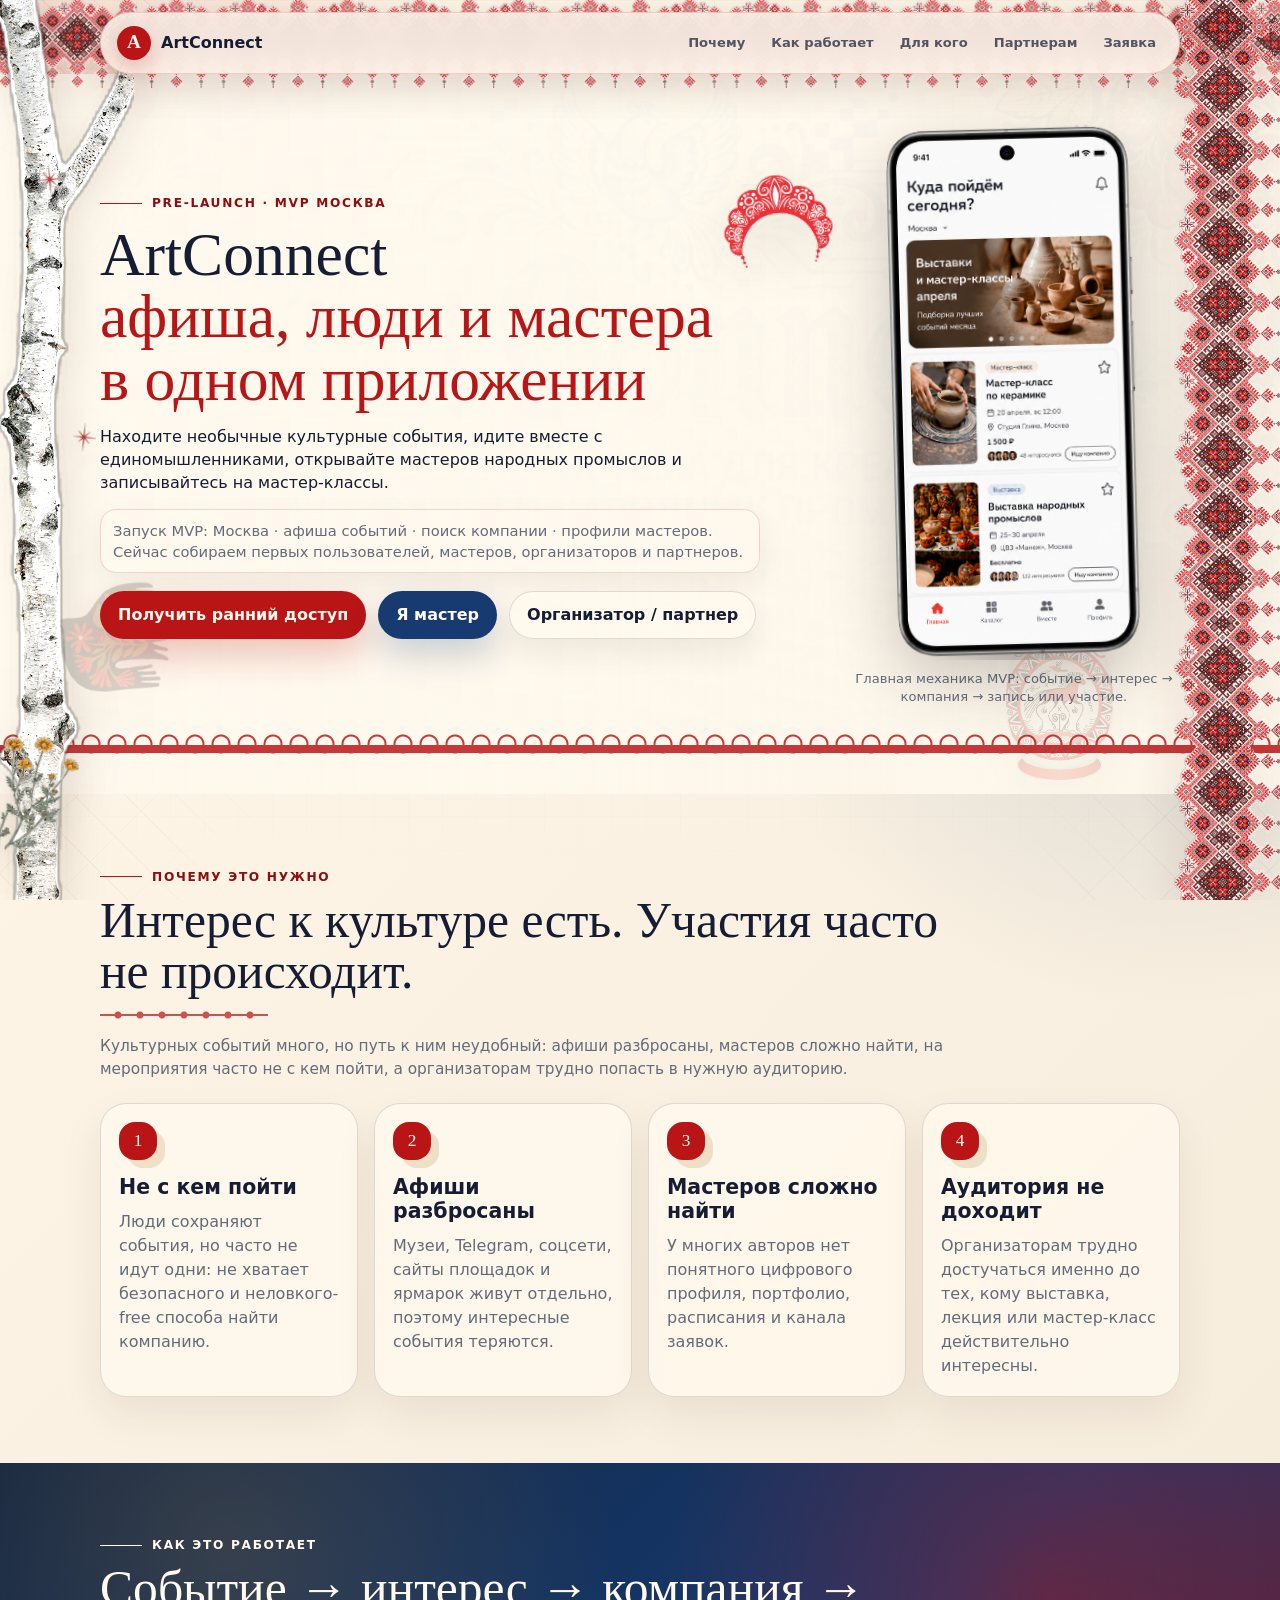
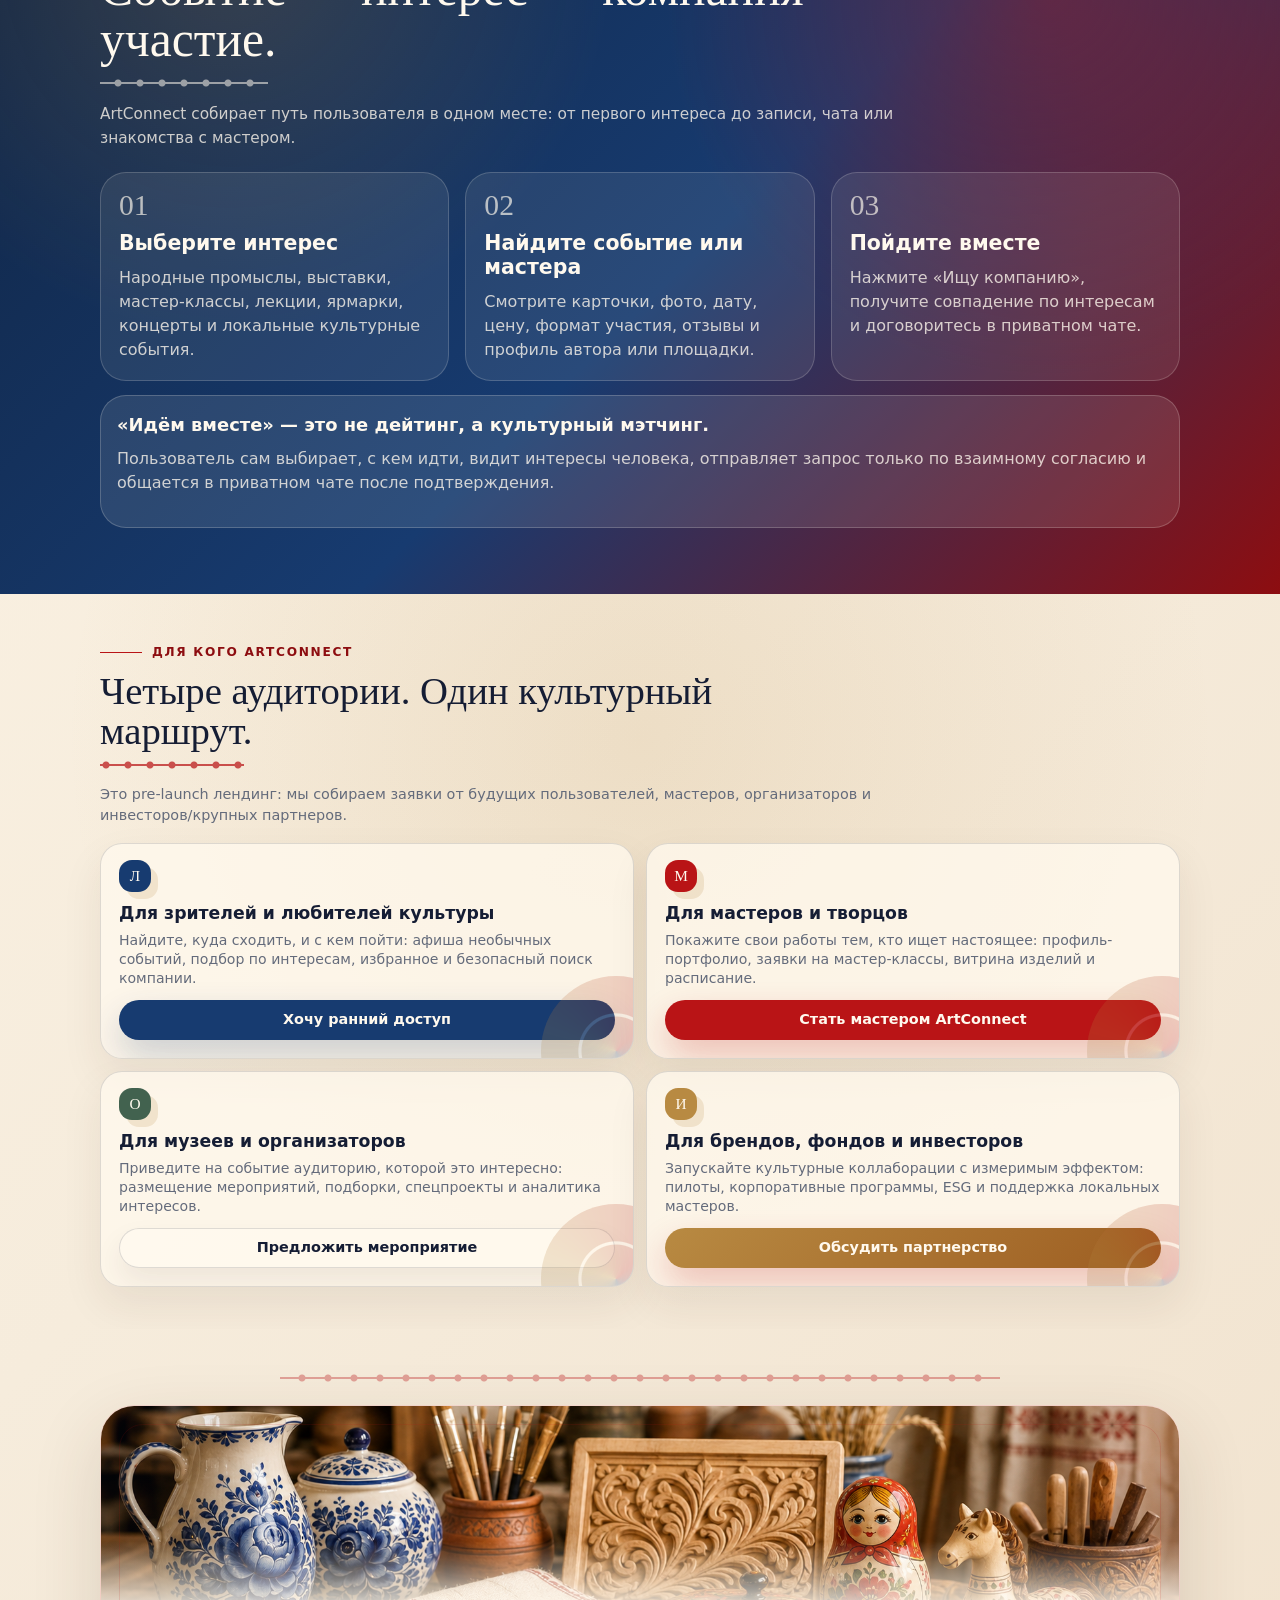
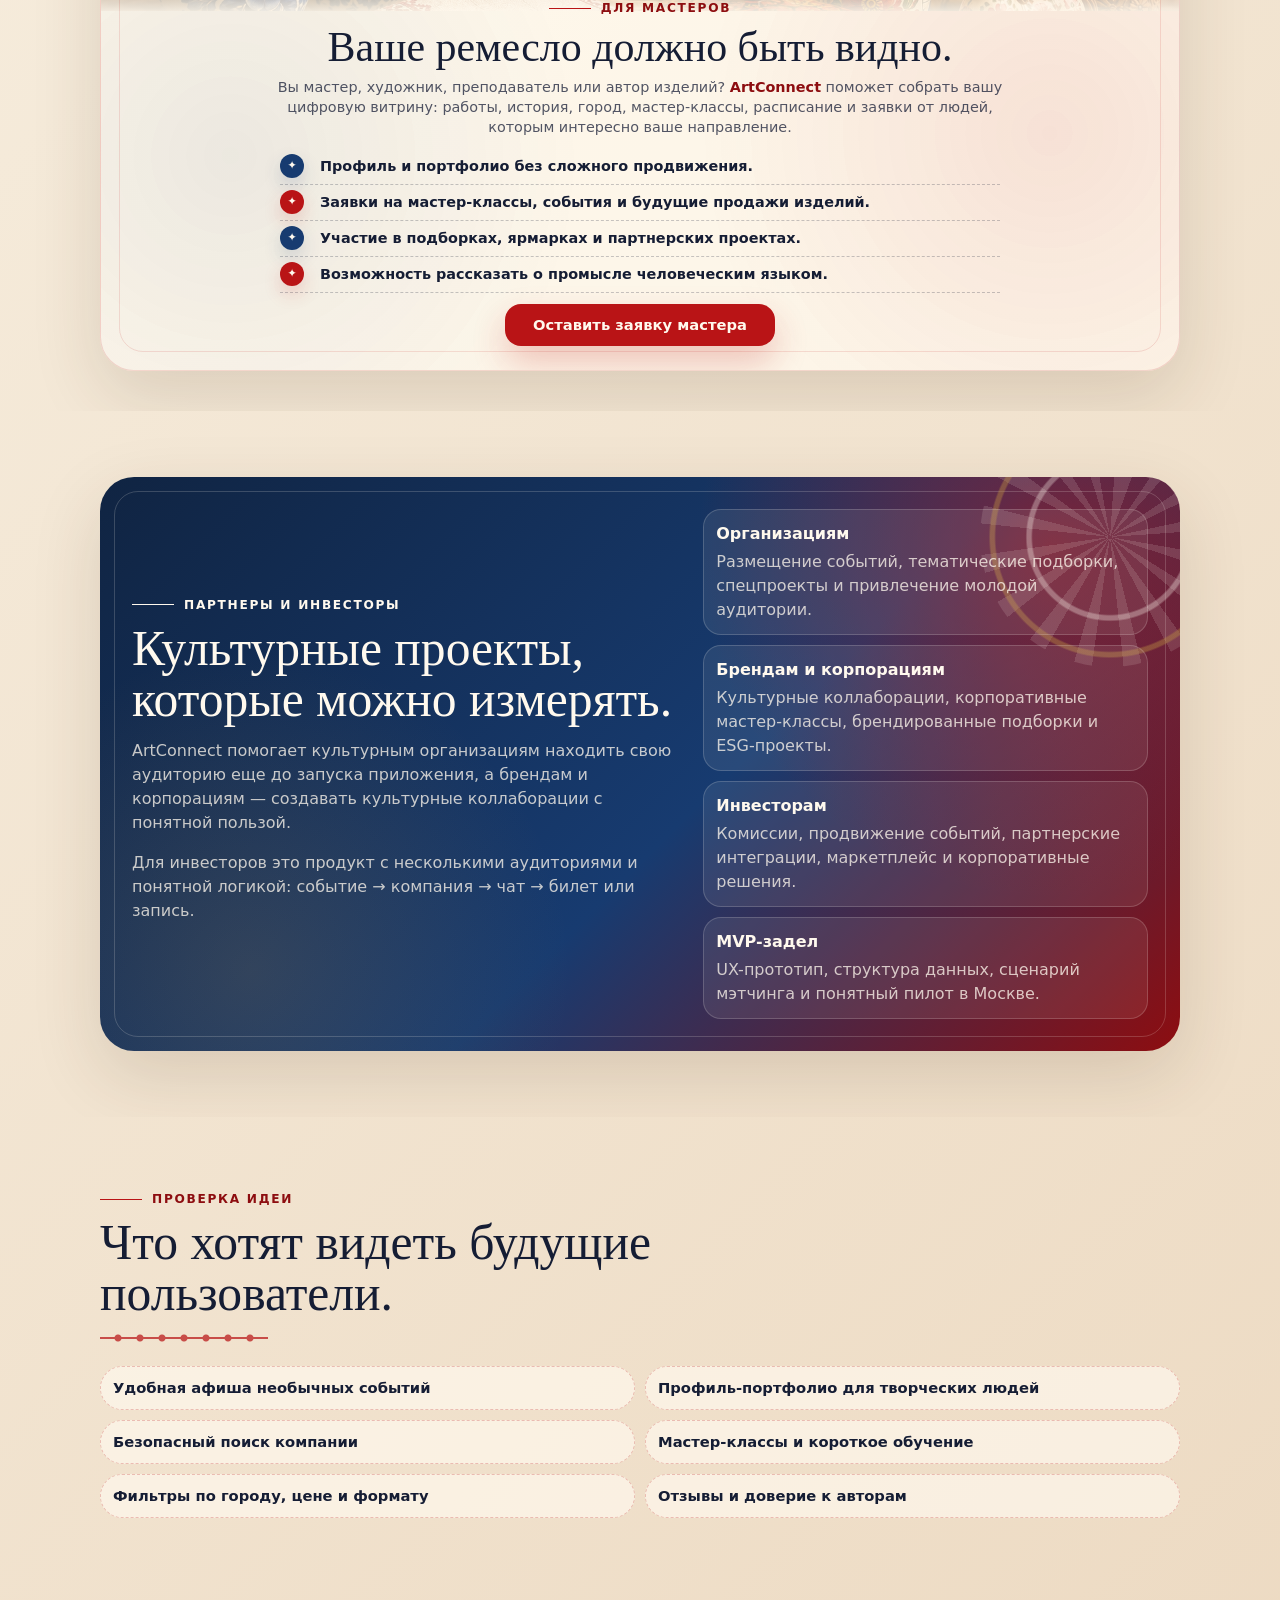
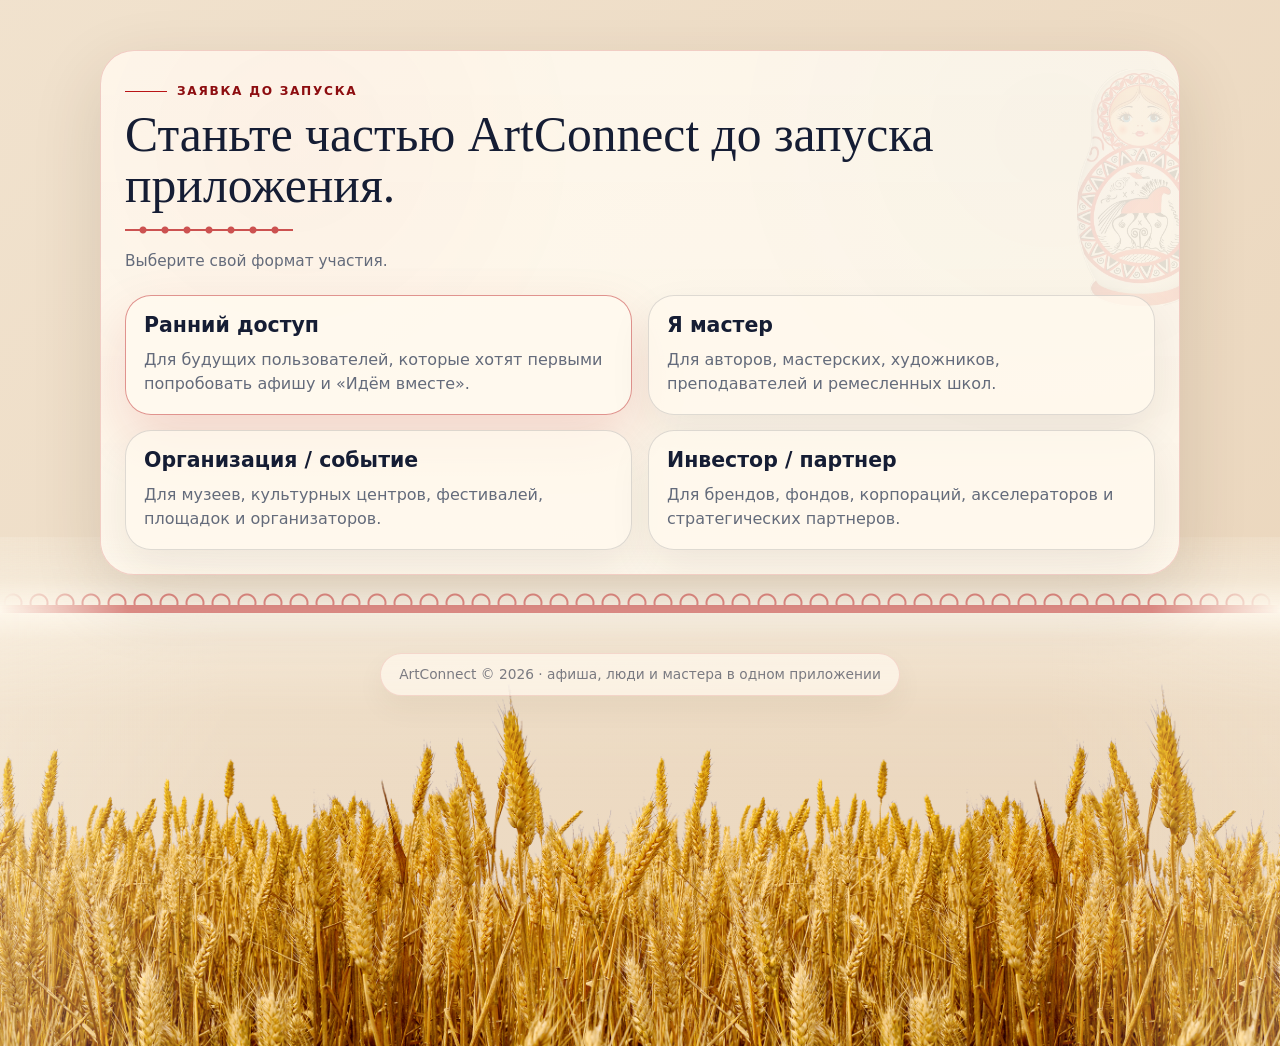
==== commit 074c666c: "Add security meta policies" ====
--- a/index.built.html
+++ b/index.built.html
@@ -3,6 +3,12 @@
   <head>
     <meta charset="UTF-8" />
     <meta name="viewport" content="width=device-width, initial-scale=1.0" />
+    <meta
+      http-equiv="Content-Security-Policy"
+      content="default-src 'self'; base-uri 'self'; object-src 'none'; script-src 'self'; style-src 'self' 'unsafe-inline' https://fonts.googleapis.com; font-src https://fonts.gstatic.com; img-src 'self'; connect-src 'none'; media-src 'self'; frame-src 'none'; form-action https://forms.yandex.com; upgrade-insecure-requests"
+    />
+    <meta name="referrer" content="strict-origin-when-cross-origin" />
+    <meta http-equiv="X-Content-Type-Options" content="nosniff" />
     <meta
       name="description"
       content="ArtConnect - pre-launch лендинг приложения, где культура становится ближе: афиша событий, поиск компании, мастера народных промыслов и партнерские культурные проекты."
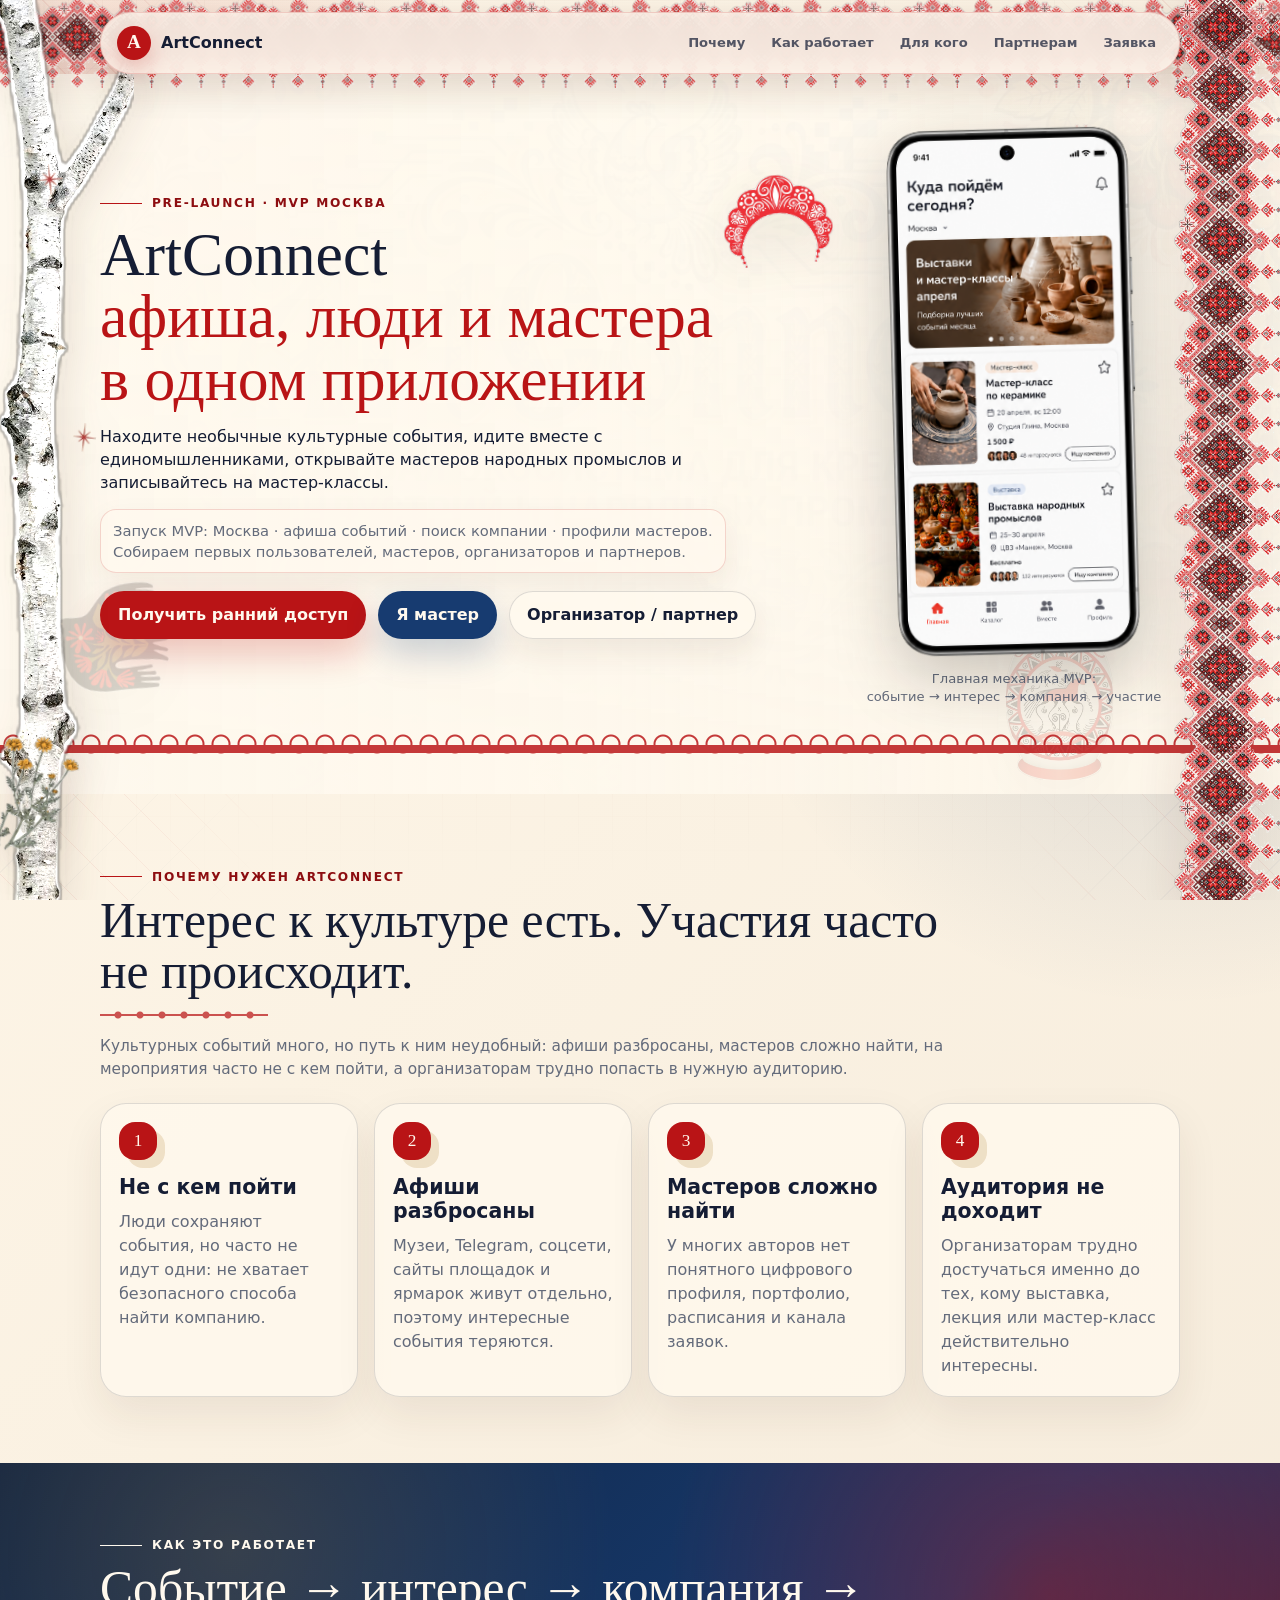
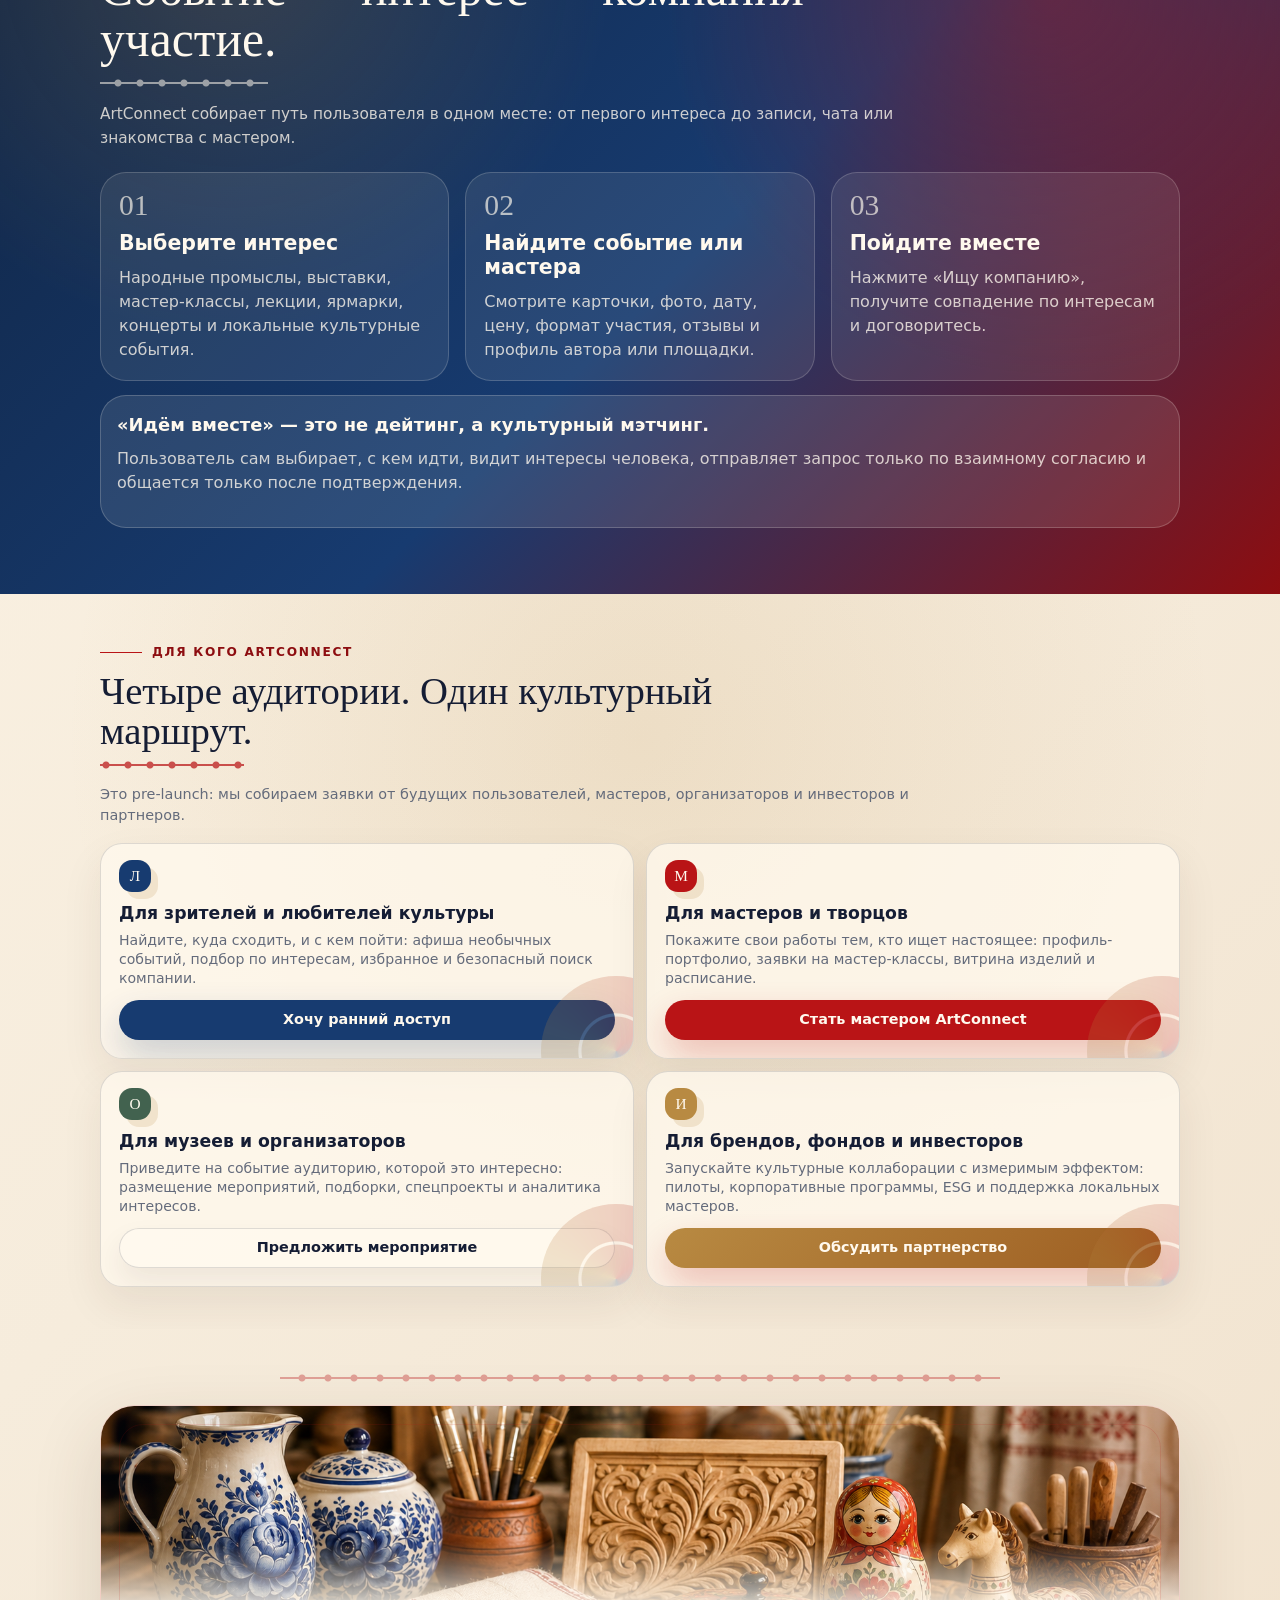
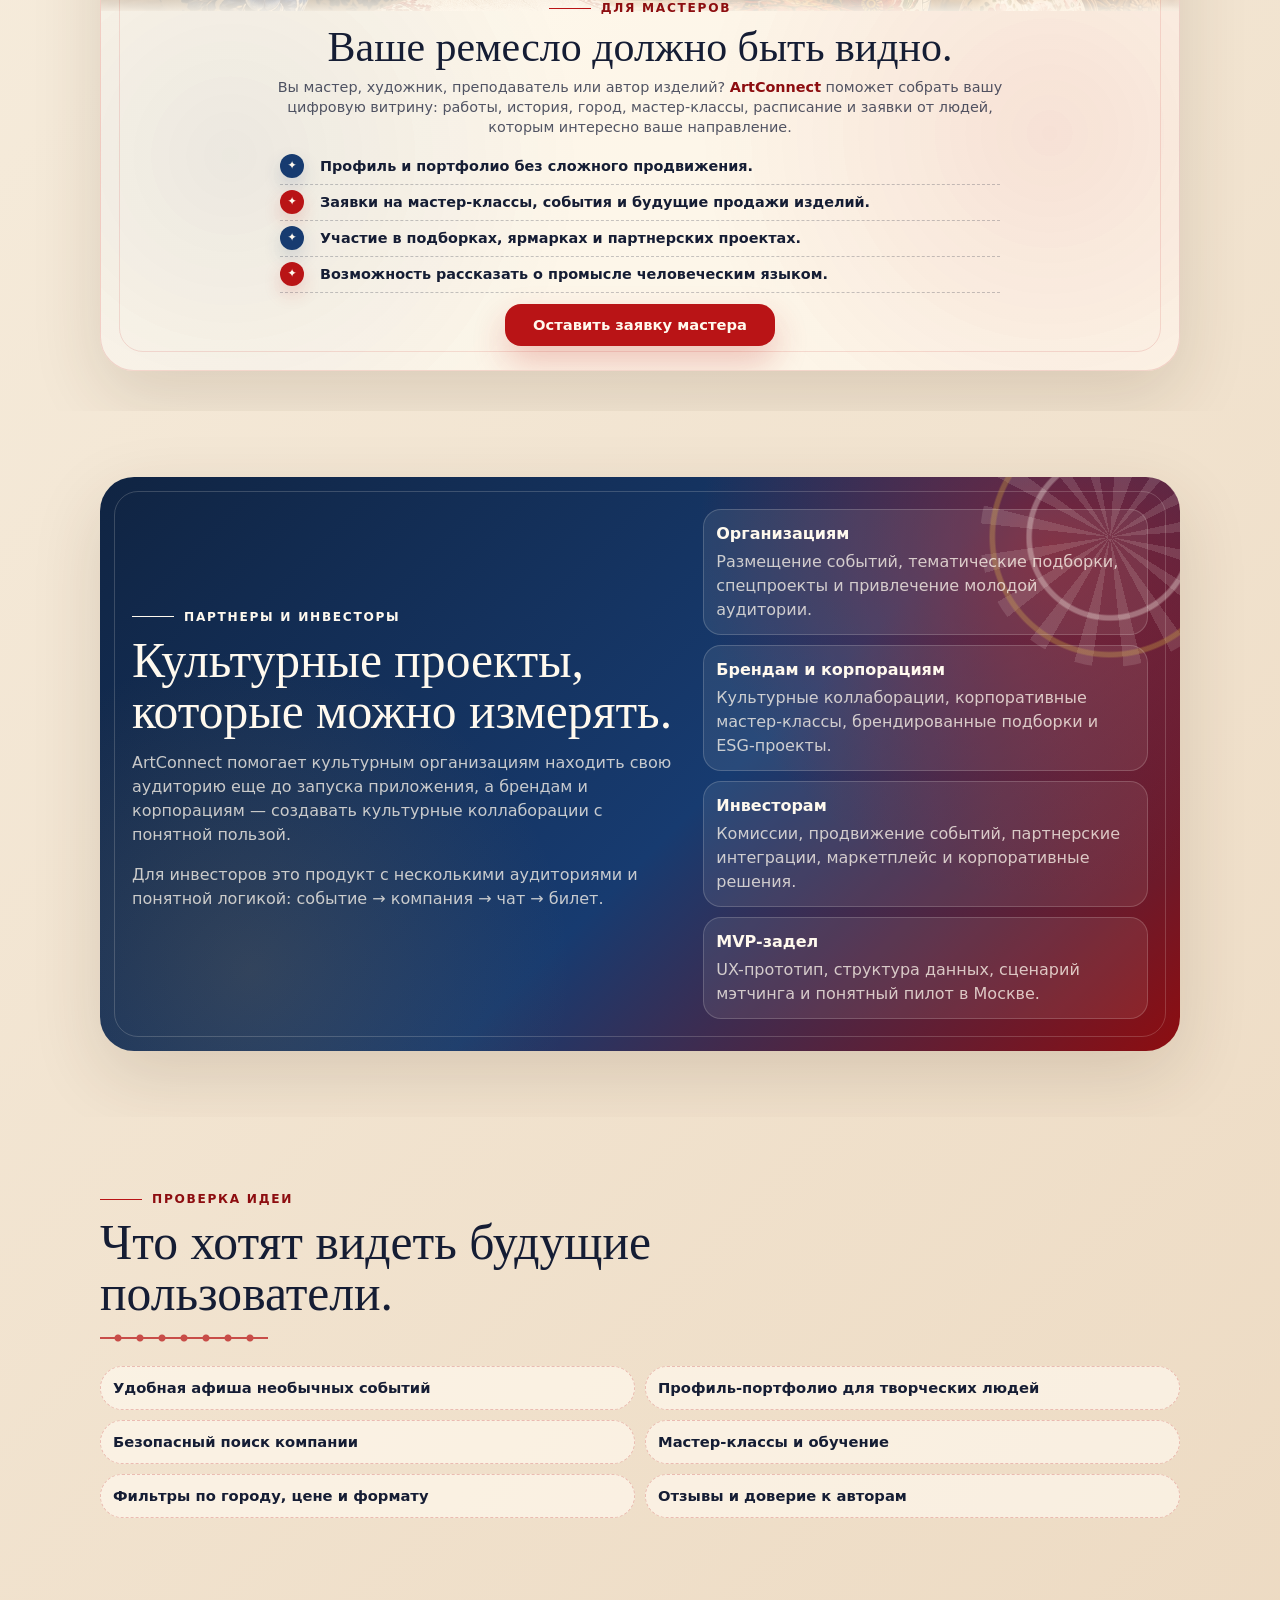
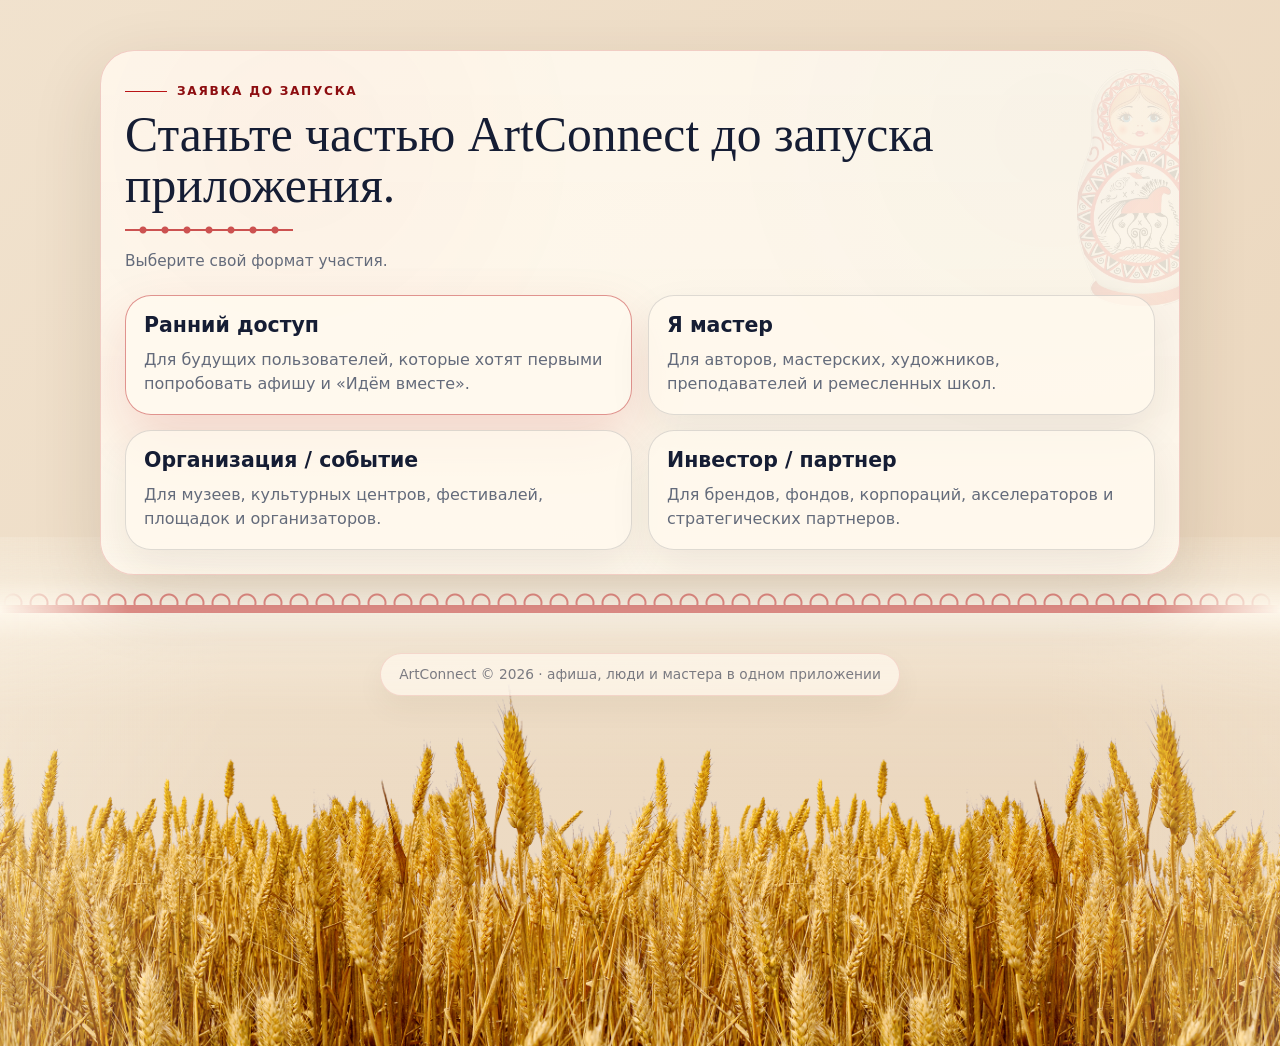
==== commit ee4f5a73: "Update landing copy and phone shadow" ====
--- a/index.built.html
+++ b/index.built.html
@@ -75,9 +75,8 @@
         открывайте мастеров народных промыслов и записывайтесь на мастер-классы.
       </p>
       <p class="launch-note">
-        Запуск MVP: Москва · афиша событий · поиск компании · профили мастеров.
-        Сейчас собираем первых пользователей, мастеров, организаторов и
-        партнеров.
+        Запуск MVP: Москва · афиша событий · поиск компании · профили мастеров.<br>
+        Собираем первых пользователей, мастеров, организаторов и партнеров.
       </p>
       <div class="actions">
         <a class="btn" href="#join" data-choose="user">Получить ранний доступ</a>
@@ -93,135 +92,141 @@
         </div>
       </div>
       <p class="visual-caption">
-        Главная механика MVP: событие → интерес → компания → запись или участие.
+        Главная механика MVP: <br>
+        событие → интерес → компания → участие
       </p>
     </div>
   </div>
   <div class="ornament-band" aria-hidden="true"></div>
 </section>
-            <section class="section" id="why">
-        <div class="container">
-          <div class="section-heading reveal">
-            <span class="section-kicker">Почему это нужно</span>
-            <h2>Интерес к культуре есть. Участия часто не происходит.</h2>
-            <p>
-              Культурных событий много, но путь к ним неудобный: афиши разбросаны,
-              мастеров сложно найти, на мероприятия часто не с кем пойти, а организаторам
-              трудно попасть в нужную аудиторию.
-            </p>
-          </div>
-
-          <div class="cards-grid">
-            <article class="card reveal" data-tilt>
-              <span class="card-icon">1</span>
-              <h3>Не с кем пойти</h3>
-              <p>Люди сохраняют события, но часто не идут одни: не хватает безопасного и неловкого-free способа найти компанию.</p>
-            </article>
-
-            <article class="card reveal" data-delay="1" data-tilt>
-              <span class="card-icon">2</span>
-              <h3>Афиши разбросаны</h3>
-              <p>Музеи, Telegram, соцсети, сайты площадок и ярмарок живут отдельно, поэтому интересные события теряются.</p>
-            </article>
-
-            <article class="card reveal" data-delay="2" data-tilt>
-              <span class="card-icon">3</span>
-              <h3>Мастеров сложно найти</h3>
-              <p>У многих авторов нет понятного цифрового профиля, портфолио, расписания и канала заявок.</p>
-            </article>
-
-            <article class="card reveal" data-tilt>
-              <span class="card-icon">4</span>
-              <h3>Аудитория не доходит</h3>
-              <p>Организаторам трудно достучаться именно до тех, кому выставка, лекция или мастер-класс действительно интересны.</p>
-            </article>
-          </div>
-        </div>
-      </section>
-
-      <section class="section steps" id="how">
-        <div class="container">
-          <div class="section-heading reveal">
-            <span class="section-kicker">Как это работает</span>
-            <h2>Событие → интерес → компания → участие.</h2>
-            <p>
-              ArtConnect собирает путь пользователя в одном месте: от первого интереса
-              до записи, чата или знакомства с мастером.
-            </p>
-          </div>
-
-          <div class="steps-grid">
-            <article class="step-card reveal">
-              <span class="step-number">01</span>
-              <h3>Выберите интерес</h3>
-              <p>Народные промыслы, выставки, мастер-классы, лекции, ярмарки, концерты и локальные культурные события.</p>
-            </article>
-
-            <article class="step-card reveal" data-delay="1">
-              <span class="step-number">02</span>
-              <h3>Найдите событие или мастера</h3>
-              <p>Смотрите карточки, фото, дату, цену, формат участия, отзывы и профиль автора или площадки.</p>
-            </article>
-
-            <article class="step-card reveal" data-delay="2">
-              <span class="step-number">03</span>
-              <h3>Пойдите вместе</h3>
-              <p>Нажмите «Ищу компанию», получите совпадение по интересам и договоритесь в приватном чате.</p>
-            </article>
-          </div>
-
-          <div class="safety-note reveal">
-            <strong>«Идём вместе» — это не дейтинг, а культурный мэтчинг.</strong>
-            <p>
-              Пользователь сам выбирает, с кем идти, видит интересы человека,
-              отправляет запрос только по взаимному согласию и общается в приватном
-              чате после подтверждения.
-            </p>
-          </div>
-        </div>
-      </section>
-            <section class="section" id="audiences">
-        <div class="container">
-          <div class="section-heading reveal">
-            <span class="section-kicker">Для кого ArtConnect</span>
-            <h2>Четыре аудитории. Один культурный маршрут.</h2>
-            <p>
-              Это pre-launch лендинг: мы собираем заявки от будущих пользователей,
-              мастеров, организаторов и инвесторов/крупных партнеров.
-            </p>
-          </div>
-
-          <div class="audience-grid">
-            <article class="audience-card audience-card--user reveal" data-tilt>
-              <span class="card-icon">Л</span>
-              <h3>Для зрителей и любителей культуры</h3>
-              <p>Найдите, куда сходить, и с кем пойти: афиша необычных событий, подбор по интересам, избранное и безопасный поиск компании.</p>
-              <a class="btn btn--blue" href="#join" data-choose="user">Хочу ранний доступ</a>
-            </article>
-
-            <article class="audience-card audience-card--master reveal" data-delay="1" data-tilt>
-              <span class="card-icon">М</span>
-              <h3>Для мастеров и творцов</h3>
-              <p>Покажите свои работы тем, кто ищет настоящее: профиль-портфолио, заявки на мастер-классы, витрина изделий и расписание.</p>
-              <a class="btn" href="#join" data-choose="master">Стать мастером ArtConnect</a>
-            </article>
-
-            <article class="audience-card audience-card--org reveal" data-delay="2" data-tilt>
-              <span class="card-icon">О</span>
-              <h3>Для музеев и организаторов</h3>
-              <p>Приведите на событие аудиторию, которой это интересно: размещение мероприятий, подборки, спецпроекты и аналитика интересов.</p>
-              <a class="btn btn--light" href="#join" data-choose="org">Предложить мероприятие</a>
-            </article>
-
-            <article class="audience-card audience-card--investor reveal" data-tilt>
-              <span class="card-icon">И</span>
-              <h3>Для брендов, фондов и инвесторов</h3>
-              <p>Запускайте культурные коллаборации с измеримым эффектом: пилоты, корпоративные программы, ESG и поддержка локальных мастеров.</p>
-              <a class="btn btn--gold" href="#join" data-choose="investor">Обсудить партнерство</a>
-            </article>
-          </div>
-        </div>
-      </section>
+      <section class="section" id="why">
+  <div class="container">
+    <div class="section-heading reveal">
+      <span class="section-kicker">Почему нужен ArtConnect</span>
+      <h2>Интерес к культуре есть. Участия часто не происходит.</h2>
+      <p>
+        Культурных событий много, но путь к ним неудобный: афиши разбросаны,
+        мастеров сложно найти, на мероприятия часто не с кем пойти, а организаторам
+        трудно попасть в нужную аудиторию.
+      </p>
+    </div>
+
+    <div class="cards-grid">
+      <article class="card reveal" data-tilt>
+        <span class="card-icon">1</span>
+        <h3>Не с кем пойти</h3>
+        <p>Люди сохраняют события, но часто не идут одни: не хватает безопасного способа найти
+          компанию.</p>
+      </article>
+
+      <article class="card reveal" data-delay="1" data-tilt>
+        <span class="card-icon">2</span>
+        <h3>Афиши разбросаны</h3>
+        <p>Музеи, Telegram, соцсети, сайты площадок и ярмарок живут отдельно, поэтому интересные события теряются.</p>
+      </article>
+
+      <article class="card reveal" data-delay="2" data-tilt>
+        <span class="card-icon">3</span>
+        <h3>Мастеров сложно найти</h3>
+        <p>У многих авторов нет понятного цифрового профиля, портфолио, расписания и канала заявок.</p>
+      </article>
+
+      <article class="card reveal" data-tilt>
+        <span class="card-icon">4</span>
+        <h3>Аудитория не доходит</h3>
+        <p>Организаторам трудно достучаться именно до тех, кому выставка, лекция или мастер-класс действительно
+          интересны.</p>
+      </article>
+    </div>
+  </div>
+</section>
+
+<section class="section steps" id="how">
+  <div class="container">
+    <div class="section-heading reveal">
+      <span class="section-kicker">Как это работает</span>
+      <h2>Событие → интерес → компания → участие.</h2>
+      <p>
+        ArtConnect собирает путь пользователя в одном месте: от первого интереса
+        до записи, чата или знакомства с мастером.
+      </p>
+    </div>
+
+    <div class="steps-grid">
+      <article class="step-card reveal">
+        <span class="step-number">01</span>
+        <h3>Выберите интерес</h3>
+        <p>Народные промыслы, выставки, мастер-классы, лекции, ярмарки, концерты и локальные культурные события.</p>
+      </article>
+
+      <article class="step-card reveal" data-delay="1">
+        <span class="step-number">02</span>
+        <h3>Найдите событие или мастера</h3>
+        <p>Смотрите карточки, фото, дату, цену, формат участия, отзывы и профиль автора или площадки.</p>
+      </article>
+
+      <article class="step-card reveal" data-delay="2">
+        <span class="step-number">03</span>
+        <h3>Пойдите вместе</h3>
+        <p>Нажмите «Ищу компанию», получите совпадение по интересам и договоритесь.</p>
+      </article>
+    </div>
+
+    <div class="safety-note reveal">
+      <strong>«Идём вместе» — это не дейтинг, а культурный мэтчинг.</strong>
+      <p>
+        Пользователь сам выбирает, с кем идти, видит интересы человека,
+        отправляет запрос только по взаимному согласию и общается только после подтверждения.
+      </p>
+    </div>
+  </div>
+</section>
+      <section class="section" id="audiences">
+  <div class="container">
+    <div class="section-heading reveal">
+      <span class="section-kicker">Для кого ArtConnect</span>
+      <h2>Четыре аудитории. Один культурный маршрут.</h2>
+      <p>
+        Это pre-launch: мы собираем заявки от будущих пользователей,
+        мастеров, организаторов и инвесторов и партнеров.
+      </p>
+    </div>
+
+    <div class="audience-grid">
+      <article class="audience-card audience-card--user reveal" data-tilt>
+        <span class="card-icon">Л</span>
+        <h3>Для зрителей и любителей культуры</h3>
+        <p>Найдите, куда сходить, и с кем пойти: афиша необычных событий, подбор по интересам, избранное и безопасный
+          поиск компании.</p>
+        <a class="btn btn--blue" href="#join" data-choose="user">Хочу ранний доступ</a>
+      </article>
+
+      <article class="audience-card audience-card--master reveal" data-delay="1" data-tilt>
+        <span class="card-icon">М</span>
+        <h3>Для мастеров и творцов</h3>
+        <p>Покажите свои работы тем, кто ищет настоящее: профиль-портфолио, заявки на мастер-классы, витрина изделий и
+          расписание.</p>
+        <a class="btn" href="#join" data-choose="master">Стать мастером ArtConnect</a>
+      </article>
+
+      <article class="audience-card audience-card--org reveal" data-delay="2" data-tilt>
+        <span class="card-icon">О</span>
+        <h3>Для музеев и организаторов</h3>
+        <p>Приведите на событие аудиторию, которой это интересно: размещение мероприятий, подборки, спецпроекты и
+          аналитика интересов.</p>
+        <a class="btn btn--light" href="#join" data-choose="org">Предложить мероприятие</a>
+      </article>
+
+      <article class="audience-card audience-card--investor reveal" data-tilt>
+        <span class="card-icon">И</span>
+        <h3>Для брендов, фондов и инвесторов</h3>
+        <p>Запускайте культурные коллаборации с измеримым эффектом: пилоты, корпоративные программы, ESG и поддержка
+          локальных мастеров.</p>
+        <a class="btn btn--gold" href="#join" data-choose="investor">Обсудить партнерство</a>
+      </article>
+    </div>
+  </div>
+</section>
       <section class="section masters-section" id="masters">
   <div class="container">
     <div class="masters-panel reveal">
@@ -264,7 +269,7 @@
         </p>
         <p>
           Для инвесторов это продукт с несколькими аудиториями и понятной логикой:
-          событие → компания → чат → билет или запись.
+          событие → компания → чат → билет.
         </p>
       </div>
 
@@ -301,7 +306,7 @@
       <li>Удобная афиша необычных событий</li>
       <li>Профиль-портфолио для творческих людей</li>
       <li>Безопасный поиск компании</li>
-      <li>Мастер-классы и короткое обучение</li>
+      <li>Мастер-классы и обучение</li>
       <li>Фильтры по городу, цене и формату</li>
       <li>Отзывы и доверие к авторам</li>
     </ul>
@@ -320,23 +325,26 @@
       </div>
 
       <div class="join-grid" role="list">
-        <a class="join-card is-active" href="https://forms.yandex.com/u/6a1d64ec6d2d73e60ba7fea0/" target="_blank" rel="noopener noreferrer" data-role="user"
-          data-tilt>
+        <a class="join-card is-active" href="https://forms.yandex.com/u/6a1d64ec6d2d73e60ba7fea0/" target="_blank"
+          rel="noopener noreferrer" data-role="user" data-tilt>
           <h3>Ранний доступ</h3>
           <p>Для будущих пользователей, которые хотят первыми попробовать афишу и «Идём вместе».</p>
         </a>
 
-        <a class="join-card" href="https://forms.yandex.com/u/6a1d64ec6d2d73e60ba7fea0/" target="_blank" rel="noopener noreferrer" data-role="master" data-tilt>
+        <a class="join-card" href="https://forms.yandex.com/u/6a1d64ec6d2d73e60ba7fea0/" target="_blank"
+          rel="noopener noreferrer" data-role="master" data-tilt>
           <h3>Я мастер</h3>
           <p>Для авторов, мастерских, художников, преподавателей и ремесленных школ.</p>
         </a>
 
-        <a class="join-card" href="https://forms.yandex.com/u/6a1d64ec6d2d73e60ba7fea0/" target="_blank" rel="noopener noreferrer" data-role="org" data-tilt>
+        <a class="join-card" href="https://forms.yandex.com/u/6a1d64ec6d2d73e60ba7fea0/" target="_blank"
+          rel="noopener noreferrer" data-role="org" data-tilt>
           <h3>Организация / событие</h3>
           <p>Для музеев, культурных центров, фестивалей, площадок и организаторов.</p>
         </a>
 
-        <a class="join-card" href="https://forms.yandex.com/u/6a1d64ec6d2d73e60ba7fea0/" target="_blank" rel="noopener noreferrer" data-role="investor" data-tilt>
+        <a class="join-card" href="https://forms.yandex.com/u/6a1d64ec6d2d73e60ba7fea0/" target="_blank"
+          rel="noopener noreferrer" data-role="investor" data-tilt>
           <h3>Инвестор / партнер</h3>
           <p>Для брендов, фондов, корпораций, акселераторов и стратегических партнеров.</p>
         </a>
--- a/css/styles.css
+++ b/css/styles.css
@@ -550,7 +550,6 @@
   padding: 8px 0 6px;
   overflow: visible;
   background:
-    radial-gradient(ellipse at 50% 92%, rgba(21, 29, 52, 0.18), transparent 36%),
     radial-gradient(circle at 50% 44%, rgba(185, 20, 22, 0.1), transparent 34%);
 }
 
@@ -1812,7 +1811,6 @@
   .product-showcase {
     padding: 6px 0 4px;
     background:
-      radial-gradient(ellipse at 50% 90%, rgba(21, 29, 52, 0.16), transparent 34%),
       radial-gradient(circle at 50% 44%, rgba(185, 20, 22, 0.08), transparent 34%);
   }
 
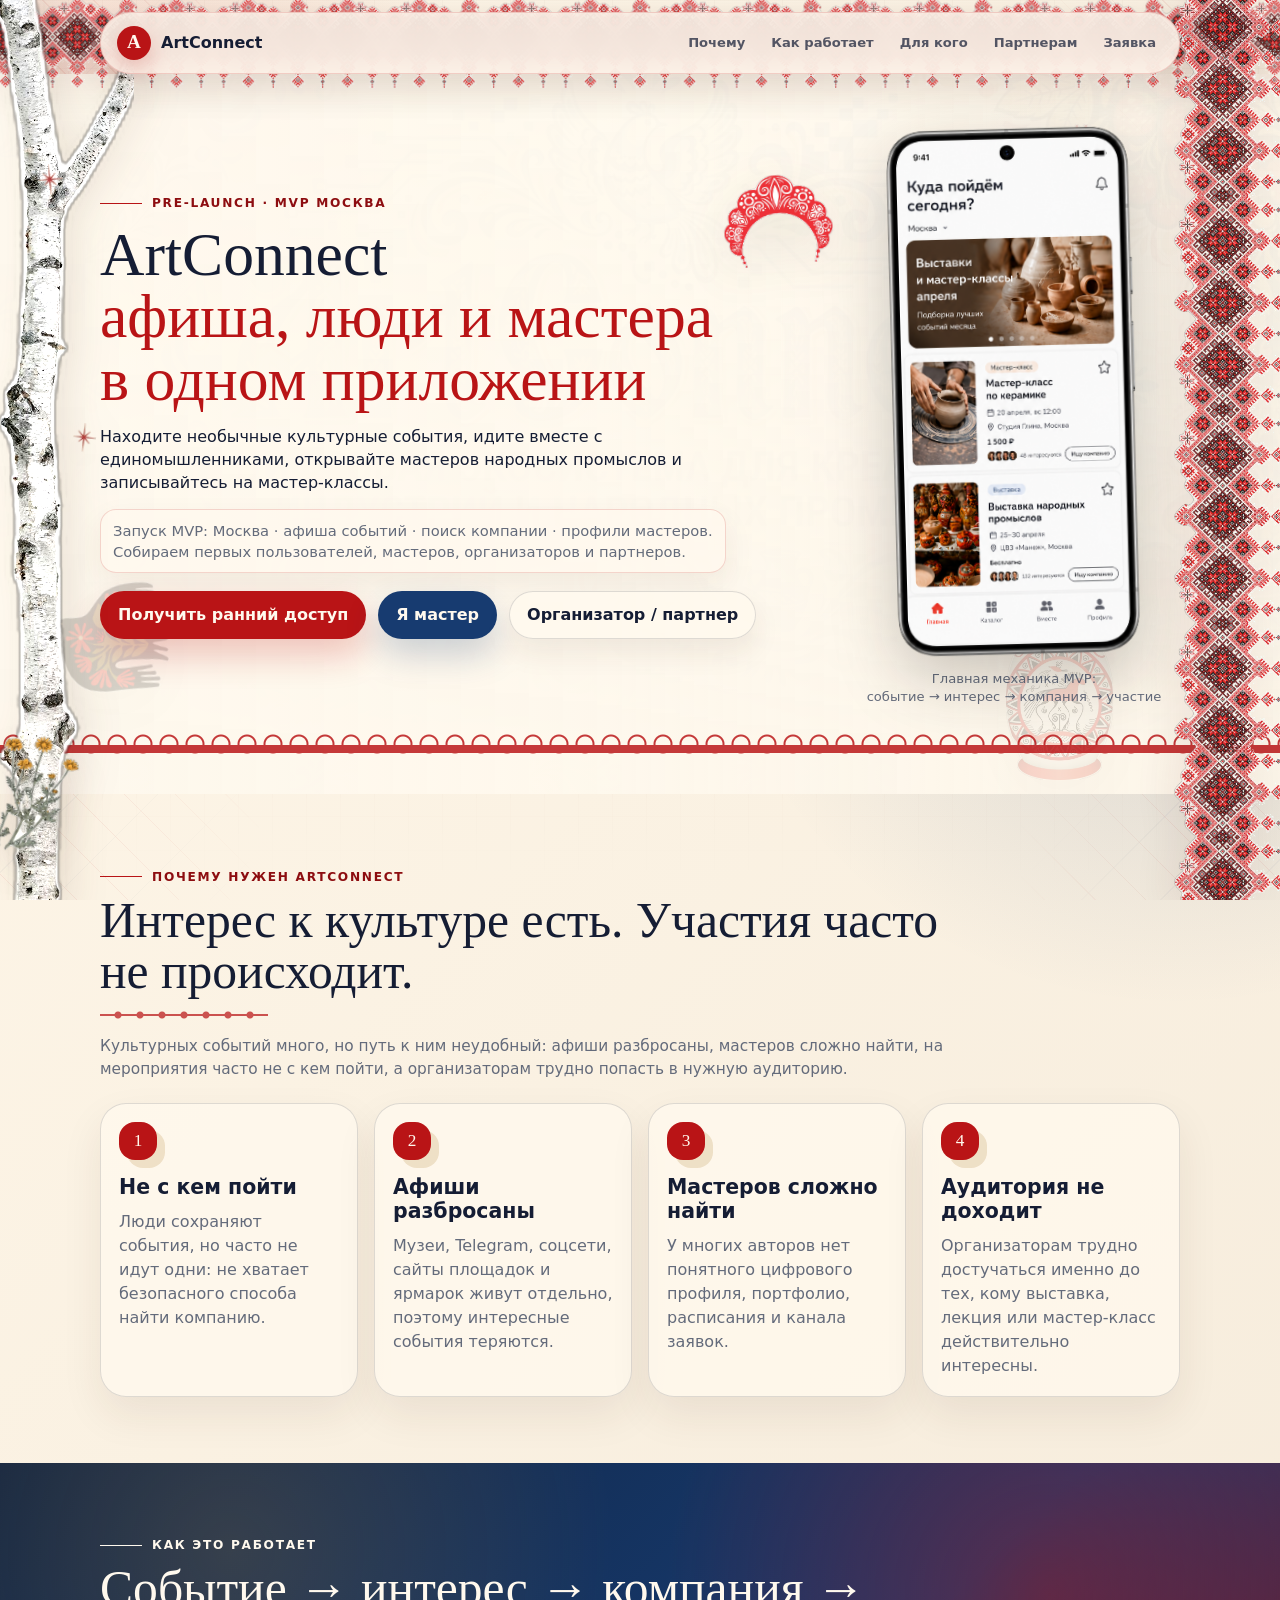
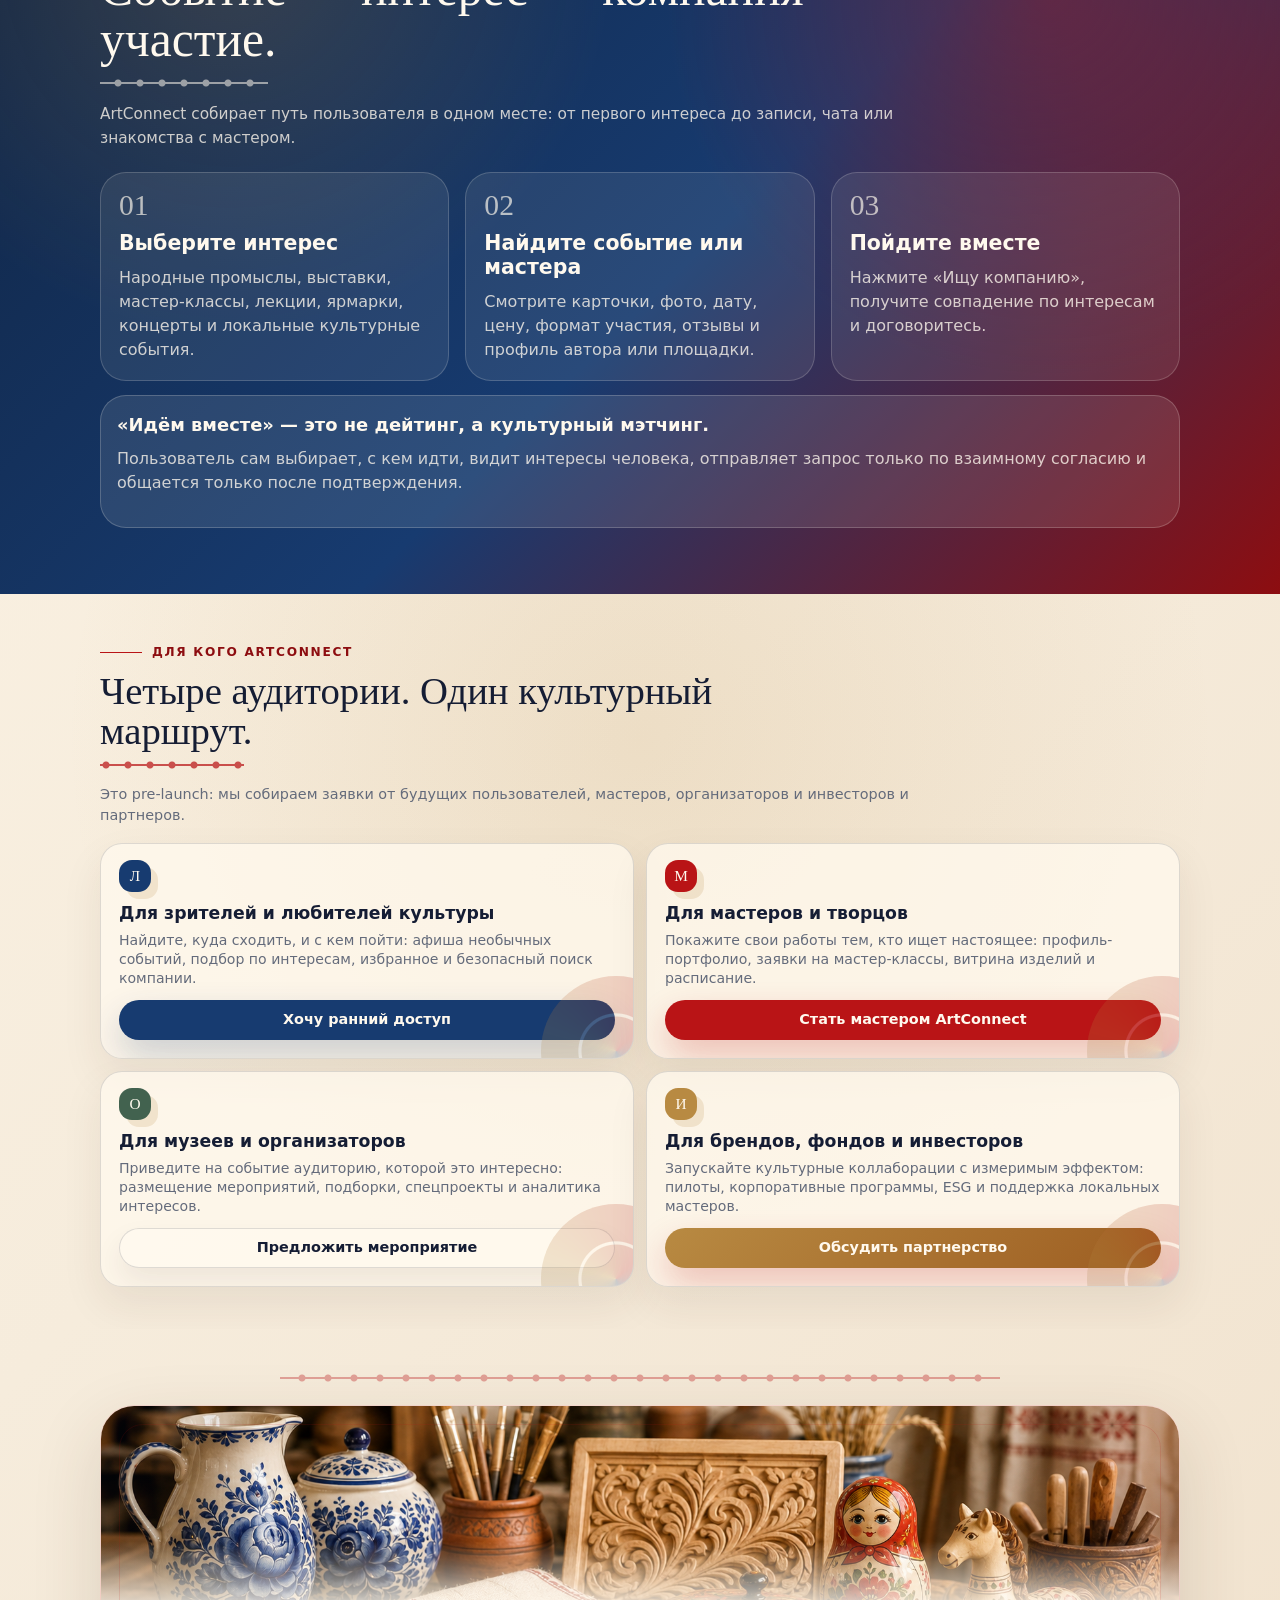
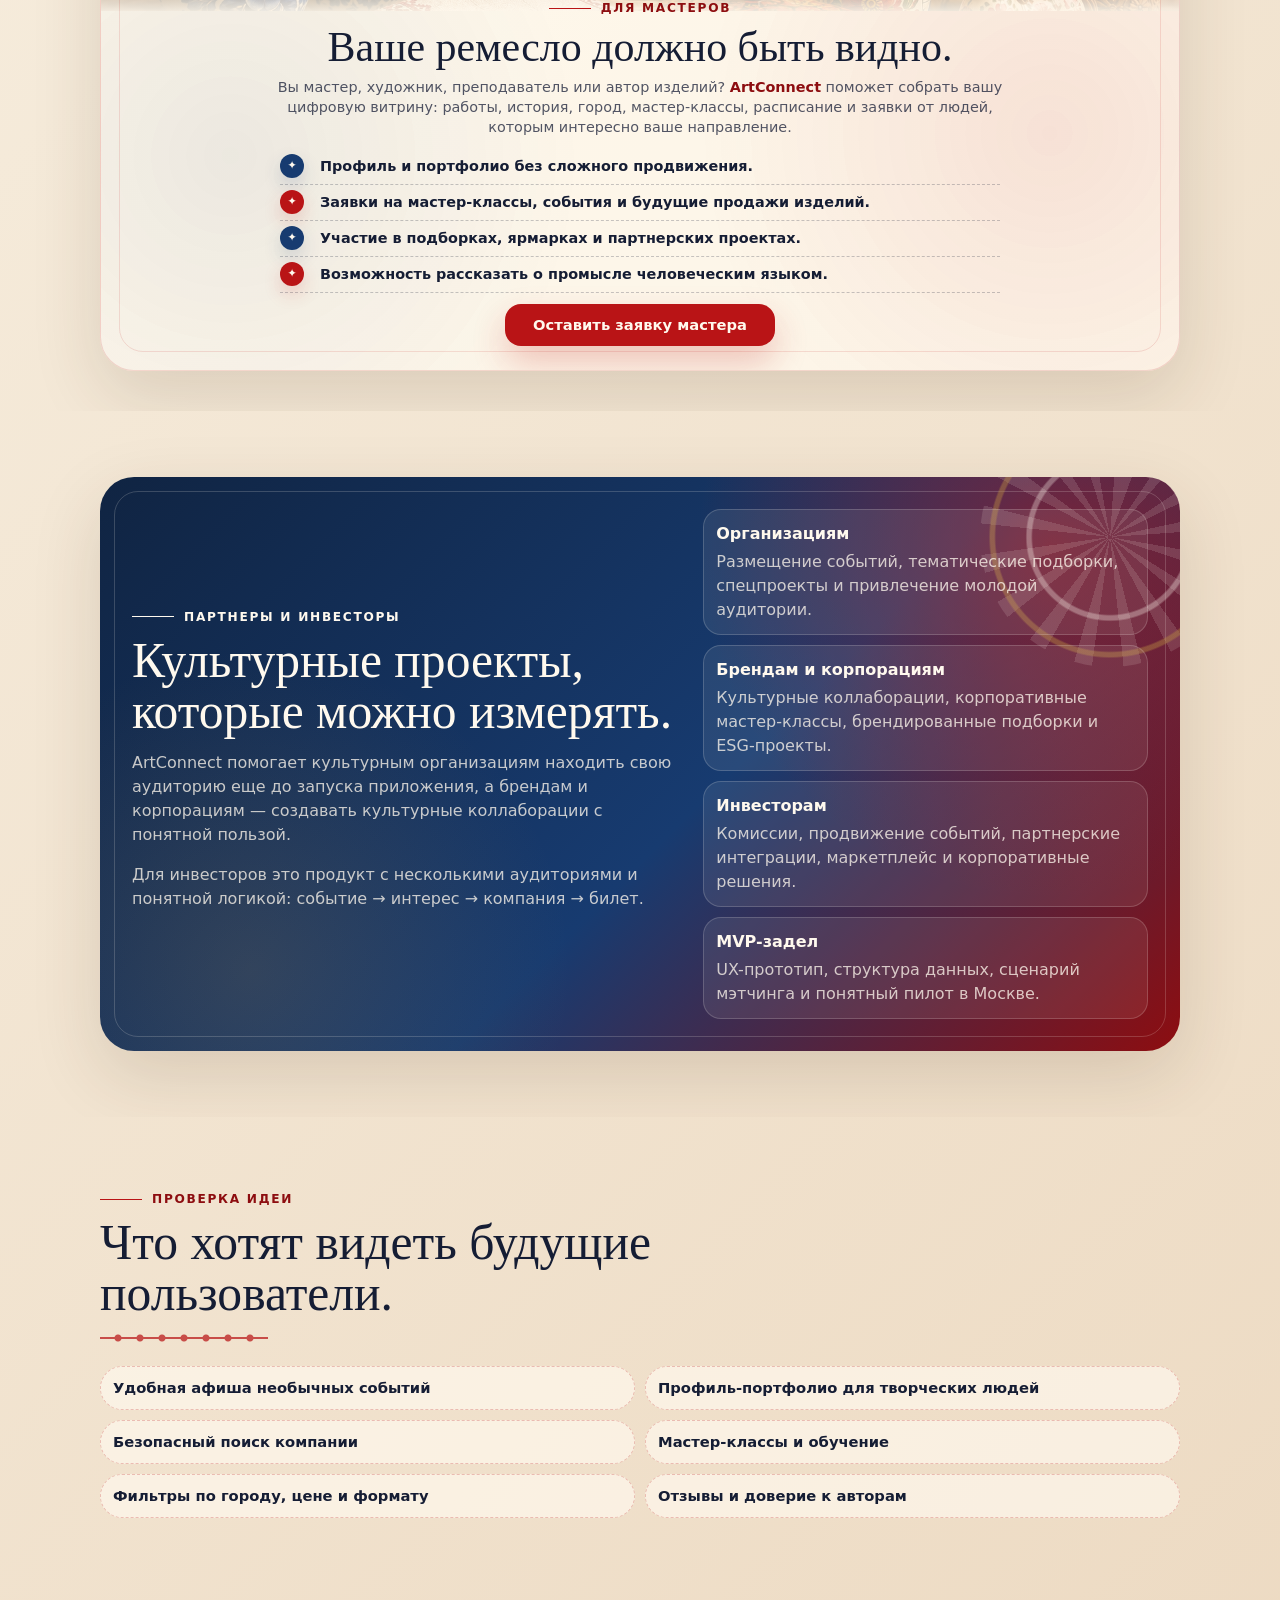
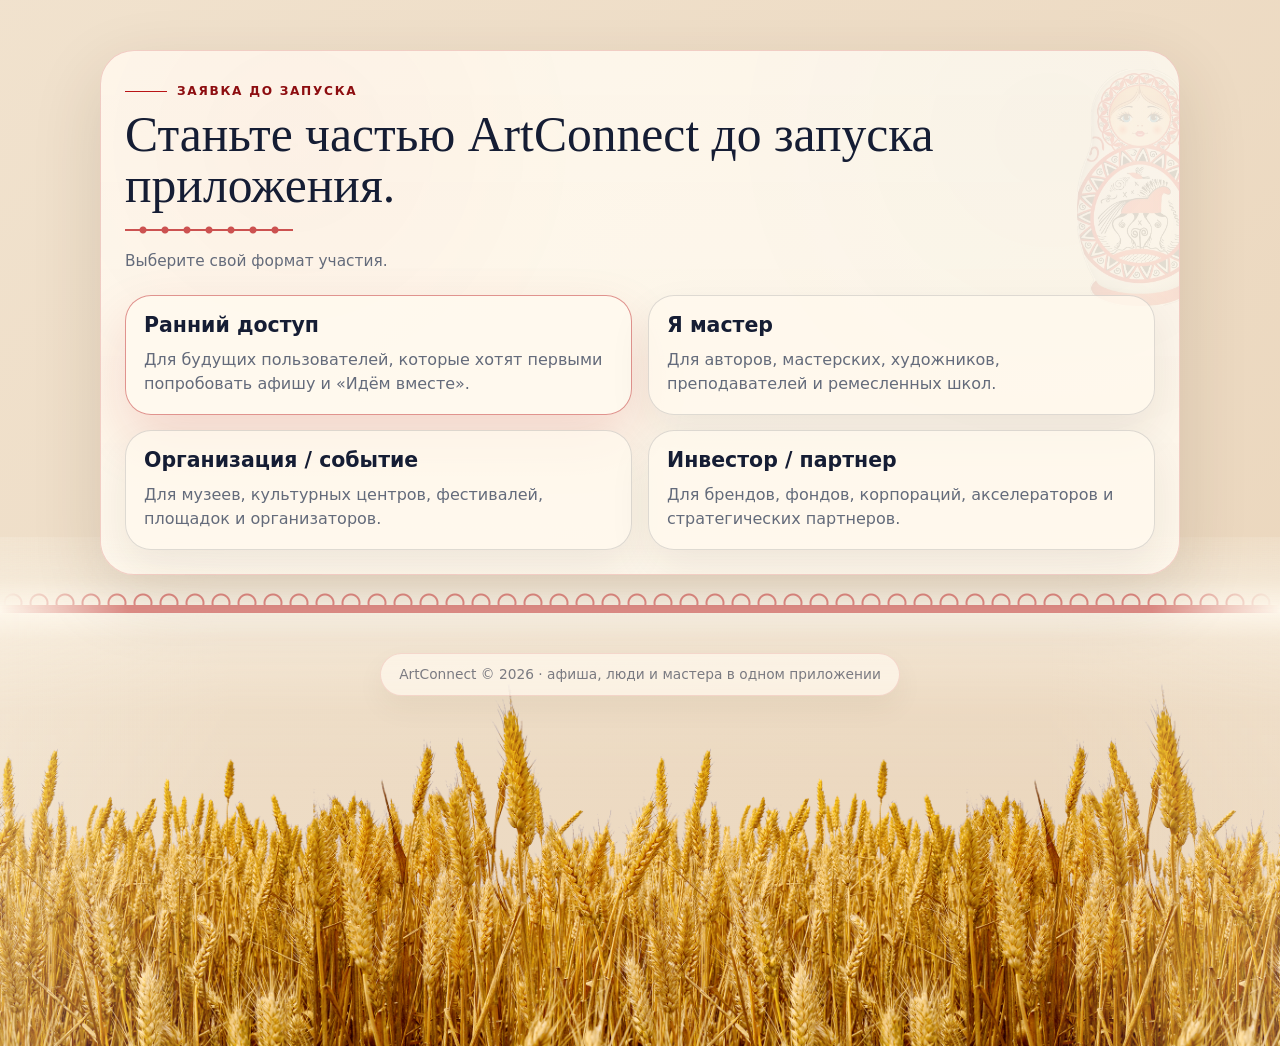
==== commit e84edb3e: "Update index.built.html Изменил текст (логика для инвестора)" ====
--- a/index.built.html
+++ b/index.built.html
@@ -269,7 +269,7 @@
         </p>
         <p>
           Для инвесторов это продукт с несколькими аудиториями и понятной логикой:
-          событие → компания → чат → билет.
+           событие → интерес → компания → билет.
         </p>
       </div>
 
@@ -361,4 +361,4 @@
 
     <script src="js/main.js?v=join-wheat-bg-20260602"></script>
   </body>
-</html>+</html>
